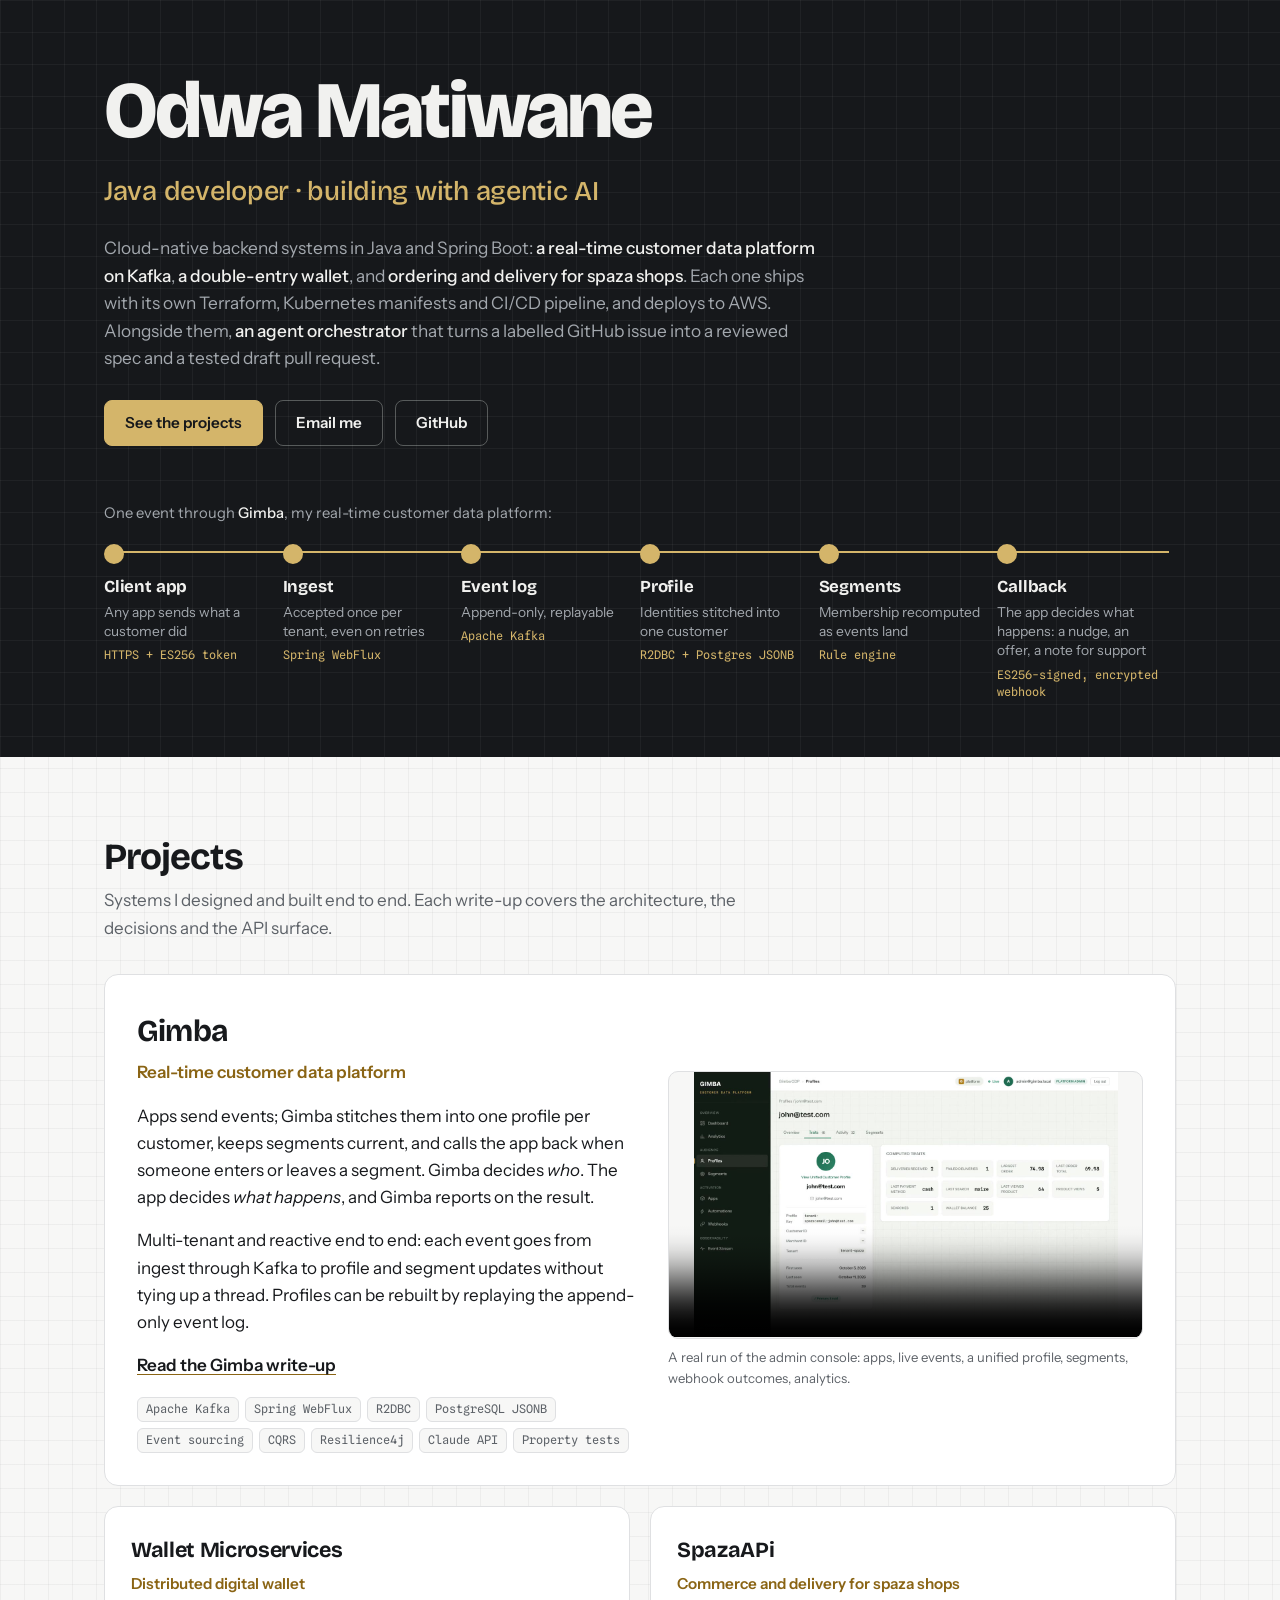
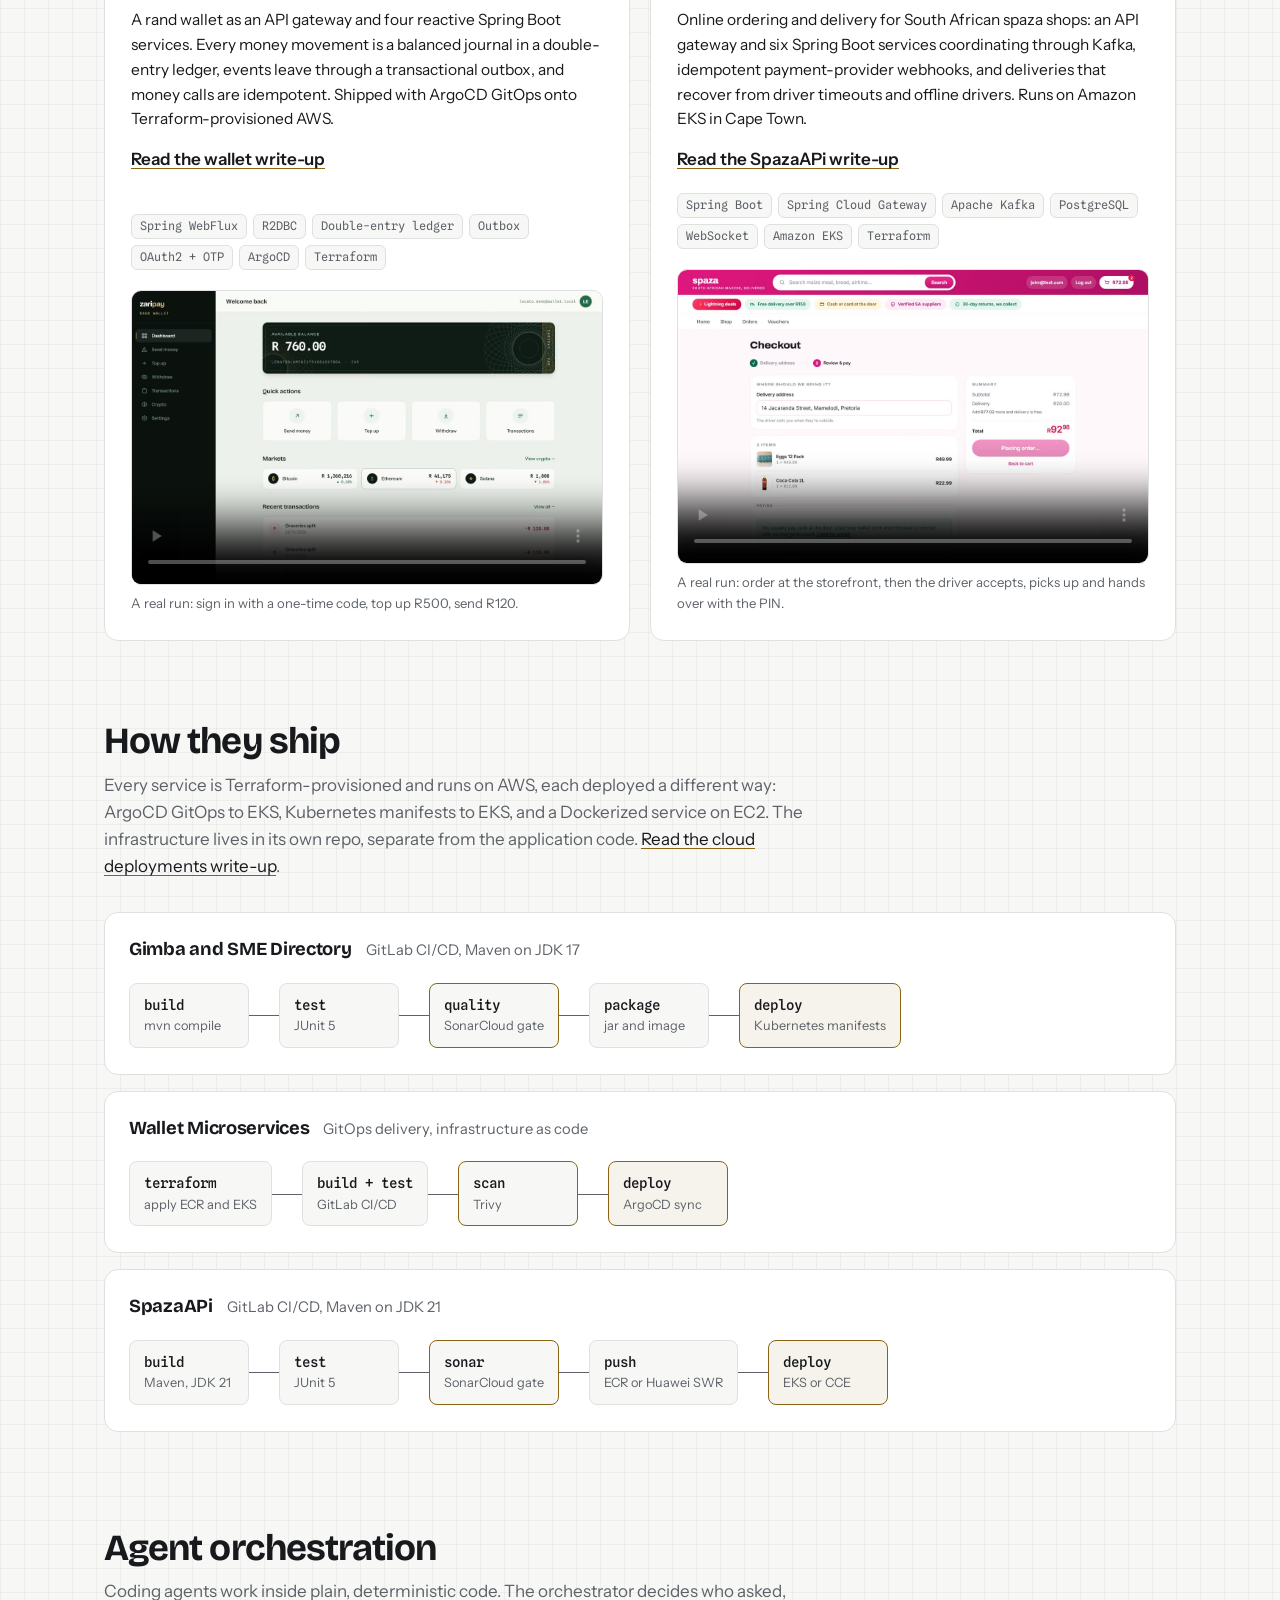
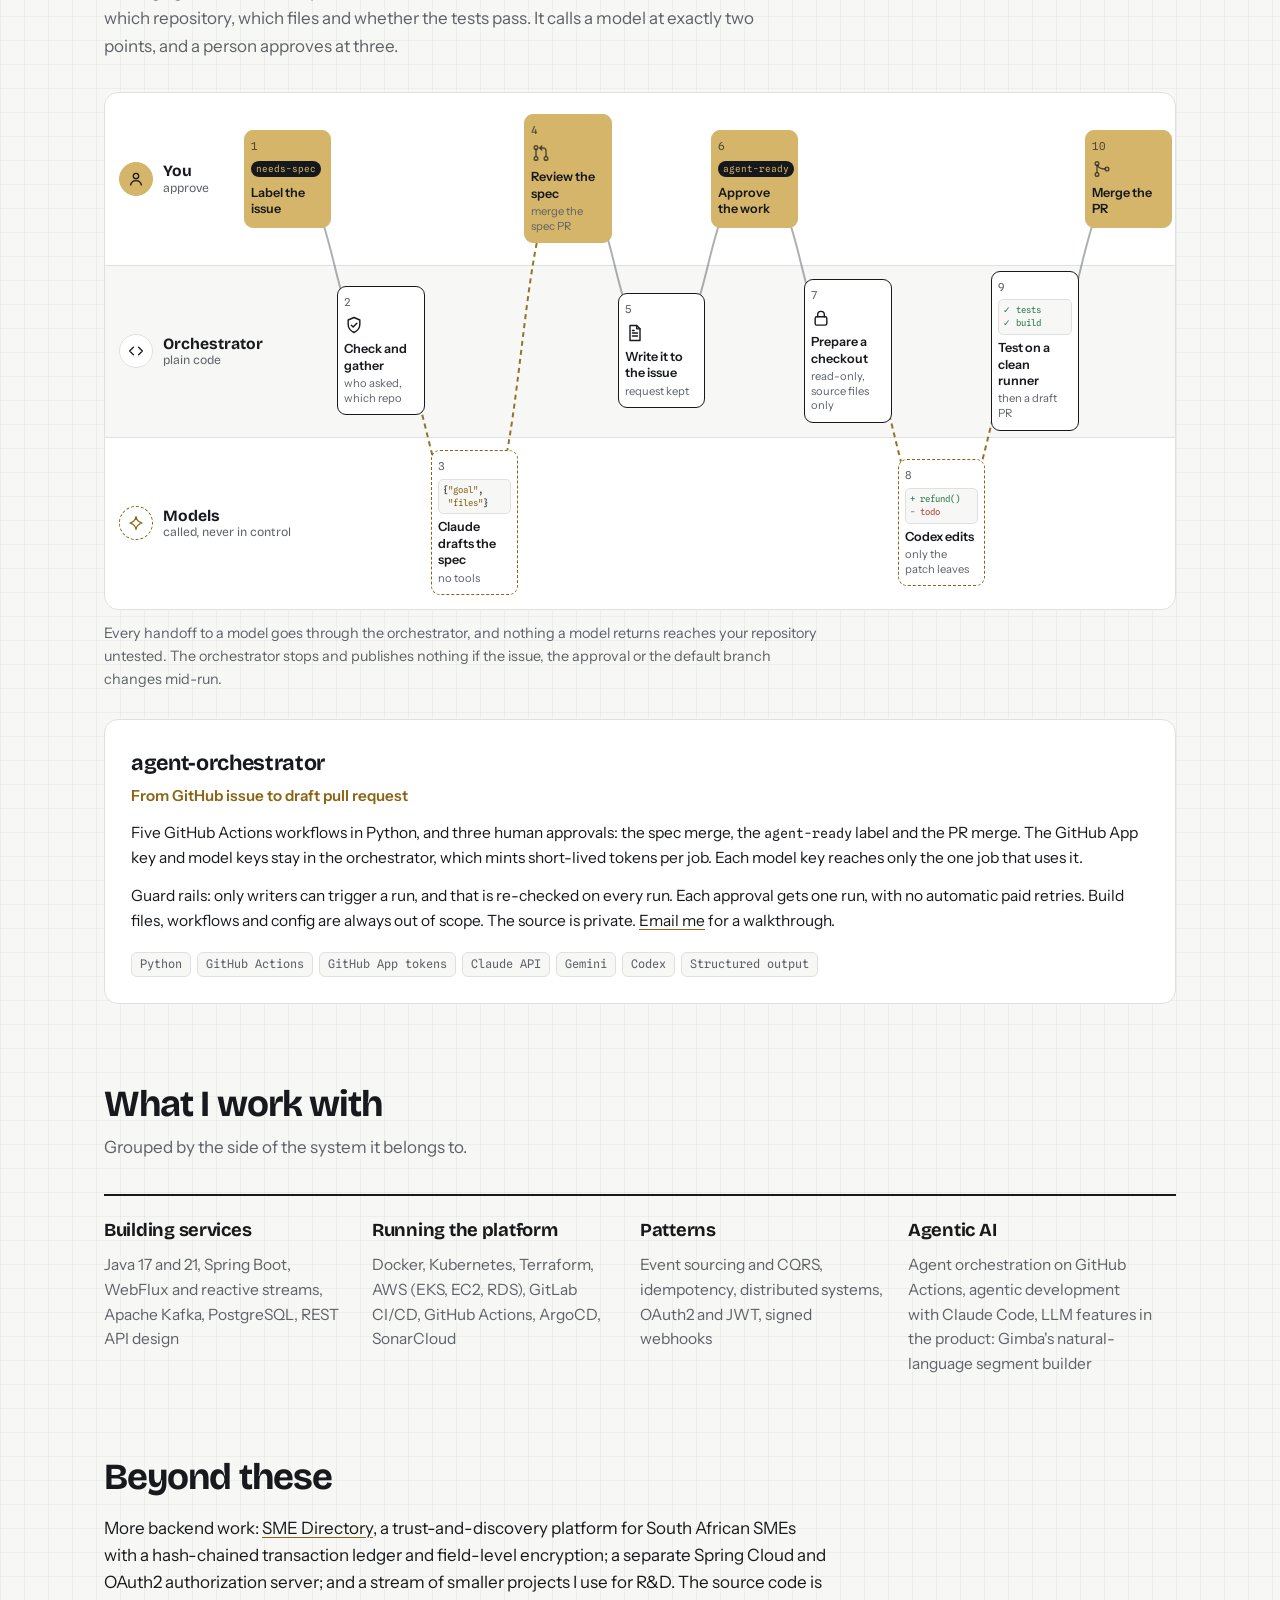
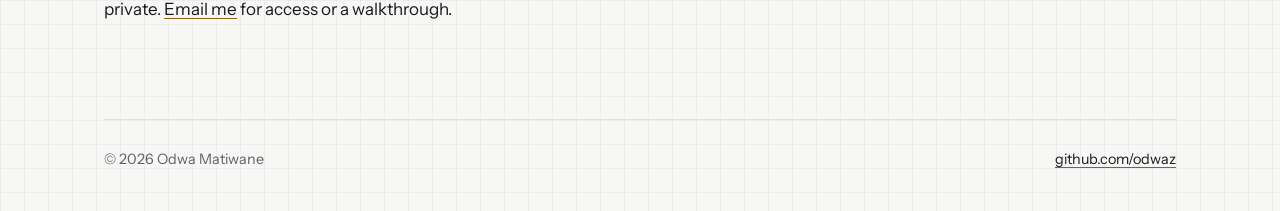
==== index.html @ a11baca2 "Write-ups: CDP messages are ES256 tokens with encrypted bodies (wallet, SpazaAPi); plainer Gimba lin" ====
<!DOCTYPE html>
<html lang="en">
<head>
<meta charset="utf-8">
<meta name="viewport" content="width=device-width, initial-scale=1">
<title>Odwa Matiwane — Java Developer, building with Agentic AI</title>
<meta name="description" content="Java developer building with agentic AI. Event-driven Java/Spring microservices, and the Terraform-provisioned AWS platform and CI/CD that ships them.">
<meta property="og:title" content="Odwa Matiwane — Java Developer, building with Agentic AI">
<meta property="og:description" content="Event-driven Java/Spring microservices, and the platform that ships them.">
<meta property="og:image" content="https://odwaz.github.io/media/gimba-run.jpg">
<meta name="theme-color" content="#16181b">
<link rel="icon" href="data:image/svg+xml,%3Csvg xmlns='http://www.w3.org/2000/svg' viewBox='0 0 64 64'%3E%3Crect width='64' height='64' rx='14' fill='%2316181b'/%3E%3Ctext x='32' y='42' font-family='Arial,sans-serif' font-size='26' font-weight='700' text-anchor='middle' fill='%23d4b56a'%3EOM%3C/text%3E%3C/svg%3E">
<link rel="preconnect" href="https://fonts.googleapis.com">
<link rel="preconnect" href="https://fonts.gstatic.com" crossorigin>
<link href="https://fonts.googleapis.com/css2?family=Bricolage+Grotesque:opsz,wght@12..96,500;12..96,700;12..96,800&family=Instrument+Sans:wght@400;500;600&family=Spline+Sans+Mono:wght@400;500&display=swap" rel="stylesheet">
<style>
  :root {
    --paper: #f7f7f6;
    --grid: rgba(24, 27, 31, 0.045);
    --surface: #ffffff;
    --ink: #17191c;
    --muted: #5d6268;
    --line: #dfe0e2;
    --viridian: #8a6414;
    --brass: #8a6414;
    --forest: #16181b;
    --forest-line: rgba(255, 255, 255, 0.045);
    --on-forest: #f1f1ef;
    --on-forest-muted: #a3a8ae;
    --brass-bright: #d4b56a;

    --display: 'Bricolage Grotesque', 'Segoe UI', sans-serif;
    --body: 'Instrument Sans', -apple-system, 'Segoe UI', Helvetica, Arial, sans-serif;
    --mono: 'Spline Sans Mono', ui-monospace, SFMono-Regular, Menlo, monospace;
  }
  @media (prefers-color-scheme: dark) {
    :root {
      --paper: #111315;
      --grid: rgba(255, 255, 255, 0.03);
      --surface: #181b1e;
      --ink: #ececea;
      --muted: #9ba0a6;
      --line: #2a2e33;
      --viridian: #d4b56a;
      --brass: #d4b56a;
      --forest: #0b0c0e;
    }
  }

  * { box-sizing: border-box; }
  html, body { margin: 0; padding: 0; }
  body {
    background-color: var(--paper);
    background-image:
      linear-gradient(var(--grid) 1px, transparent 1px),
      linear-gradient(90deg, var(--grid) 1px, transparent 1px);
    background-size: 24px 24px;
    color: var(--ink);
    font-family: var(--body);
    font-size: 17px;
    line-height: 1.6;
    -webkit-font-smoothing: antialiased;
  }
  a { color: var(--ink); text-decoration-color: var(--brass); text-underline-offset: 3px; text-decoration-thickness: 1px; }
  a:hover { color: var(--brass); }
  :focus-visible { outline: 2px solid var(--brass); outline-offset: 3px; border-radius: 4px; }
  code, .mono { font-family: var(--mono); font-size: 0.86em; }

  .wrap { max-width: 1120px; margin: 0 auto; padding: 0 24px; }
  @media (max-width: 600px) { .wrap { padding: 0 16px; } }

  /* ---------- Hero ---------- */
  .hero {
    background-color: var(--forest);
    background-image:
      linear-gradient(var(--forest-line) 1px, transparent 1px),
      linear-gradient(90deg, var(--forest-line) 1px, transparent 1px);
    background-size: 32px 32px;
    color: var(--on-forest);
    padding: 72px 0 56px;
  }
  .hero h1 {
    font-family: var(--display);
    font-weight: 800;
    font-size: clamp(2.6rem, 7vw, 5rem);
    line-height: 0.98;
    letter-spacing: -0.035em;
    margin: 0 0 20px;
  }
  .hero .role {
    font-family: var(--display);
    font-weight: 500;
    font-size: clamp(1.25rem, 2.6vw, 1.7rem);
    color: var(--brass-bright);
    margin: 0 0 20px;
    letter-spacing: -0.01em;
  }
  .hero .pitch { max-width: 60ch; color: var(--on-forest-muted); margin: 0 0 28px; font-size: 1.08rem; }
  .hero .pitch strong { color: var(--on-forest); font-weight: 500; }
  .actions { display: flex; gap: 12px; flex-wrap: wrap; }
  .btn {
    display: inline-block; padding: 10px 20px; border-radius: 8px;
    font-weight: 600; font-size: 0.95rem; text-decoration: none;
    border: 1px solid var(--brass-bright);
  }
  .btn.primary { background: var(--brass-bright); color: var(--forest); }
  .btn.primary:hover { background: #e3c784; color: var(--forest); }
  .btn.ghost { color: var(--on-forest); border-color: rgba(238, 243, 239, 0.3); }
  .btn.ghost:hover { border-color: var(--brass-bright); color: var(--brass-bright); }

  /* The event path: one Gimba event, hop by hop */
  .path { margin-top: 56px; }
  .path-caption { color: var(--on-forest-muted); font-size: 0.92rem; margin: 0 0 18px; }
  .path-caption strong { color: var(--on-forest); font-weight: 500; }
  .hops {
    list-style: none; margin: 0; padding: 0;
    display: grid; grid-template-columns: repeat(6, 1fr); gap: 0;
    position: relative;
  }
  .hops::before, .hops::after {
    content: ""; position: absolute; left: 7px; right: 7px; top: 7px; height: 2px;
    background: rgba(238, 243, 239, 0.18);
  }
  .hops::after {
    background: var(--brass-bright);
    transform-origin: left center;
    transform: scaleX(0);
    animation: trace 2.6s cubic-bezier(.6, 0, .3, 1) .5s forwards;
  }
  @keyframes trace { to { transform: scaleX(1); } }
  .hop { position: relative; padding: 30px 14px 0 0; }
  .hop::before {
    content: ""; position: absolute; top: 0; left: 0;
    width: 16px; height: 16px; border-radius: 50%;
    background: var(--forest); border: 2px solid rgba(238, 243, 239, 0.4);
    z-index: 1;
    animation: lit .3s ease-out forwards;
    animation-delay: calc(.5s + var(--i) * .5s);
  }
  @keyframes lit { to { border-color: var(--brass-bright); background: var(--brass-bright); } }
  .hop b { display: block; font-family: var(--display); font-weight: 700; font-size: 1.05rem; letter-spacing: -0.01em; margin-bottom: 2px; }
  .hop span { display: block; color: var(--on-forest-muted); font-size: 0.86rem; line-height: 1.4; }
  .hop code { display: block; color: var(--brass-bright); font-size: 0.74rem; margin-top: 6px; line-height: 1.45; }
  @media (max-width: 860px) {
    .hops { grid-template-columns: 1fr; }
    .hops::before, .hops::after { left: 7px; right: auto; top: 8px; bottom: 8px; width: 2px; height: auto; }
    .hops::after { transform-origin: center top; transform: scaleY(0); animation-name: traceY; }
    @keyframes traceY { to { transform: scaleY(1); } }
    .hop { padding: 0 0 22px 36px; }
  }
  @media (prefers-reduced-motion: reduce) {
    .hops::after, .hop::before { animation: none; }
    .hops::after { transform: none; }
    .hop::before { border-color: var(--brass-bright); background: var(--brass-bright); }
  }

  /* ---------- Sections ---------- */
  section.block { padding: 80px 0 0; }
  h2 {
    font-family: var(--display); font-weight: 700;
    font-size: clamp(1.7rem, 3.4vw, 2.3rem); letter-spacing: -0.025em; line-height: 1.1;
    margin: 0 0 10px;
  }
  .intro { color: var(--muted); max-width: 64ch; margin: 0 0 32px; }
  h3 { font-family: var(--display); font-weight: 700; letter-spacing: -0.015em; margin: 0; }


  /* Projects */
  .feature {
    background: var(--surface); border: 1px solid var(--line); border-radius: 14px;
    overflow: hidden;
    display: grid; grid-template-columns: minmax(0, 1fr) minmax(0, 0.9fr); align-items: center;
  }
  .feature > div { padding: 32px; max-width: 72ch; min-width: 0; }
  .feature .demo { margin: 0; padding: 32px 32px 32px 0; min-width: 0; }
  .feature .demo video {
    display: block; width: 100%; max-width: 100%; aspect-ratio: 16 / 9;
    border: 1px solid var(--line); border-radius: 10px; background: var(--paper);
  }
  .feature .demo figcaption { color: var(--muted); font-size: 0.82rem; margin-top: 8px; }
  .feature h3 { font-size: 1.9rem; margin-bottom: 4px; }
  .feature .what { color: var(--brass); font-weight: 600; margin: 0 0 16px; }
  .feature p { margin: 0 0 16px; }
  @media (max-width: 860px) {
    .feature { grid-template-columns: 1fr; }
    .feature > div { padding: 24px 20px; }
    .feature .demo { padding: 0 20px 24px; }
  }

  .stack { display: flex; flex-wrap: wrap; gap: 6px; margin: 18px 0 0; padding: 0; list-style: none; }
  .stack li {
    font-family: var(--mono); font-size: 0.74rem; color: var(--muted);
    border: 1px solid var(--line); border-radius: 6px; padding: 2px 8px; background: var(--paper);
  }
  .readmore { font-weight: 600; }
  .links { display: flex; flex-wrap: wrap; gap: 8px 24px; margin: 0; }

  .pair { display: grid; grid-template-columns: 1fr 1fr; gap: 20px; margin-top: 20px; }
  @media (max-width: 760px) { .pair { grid-template-columns: 1fr; } }
  .project {
    background: var(--surface); border: 1px solid var(--line); border-radius: 14px; padding: 26px;
    display: flex; flex-direction: column;
  }
  .project h3 { font-size: 1.35rem; margin-bottom: 4px; }
  .project .what { color: var(--brass); font-weight: 600; font-size: 0.95rem; margin: 0 0 12px; }
  .project p { margin: 0 0 14px; color: var(--ink); font-size: 0.97rem; }
  .project .stack { margin-top: auto; padding-top: 4px; }
  .project .readmore { margin-bottom: 16px; }
  /* Agent orchestration: one lane per party, steps left to right in order */
  .flow {
    --ok: #2f7d4f; --bad: #b4443a;
    display: grid; grid-template-columns: 136px repeat(10, minmax(0, 1fr));
    grid-template-rows: repeat(3, 172px);
    background: var(--surface); border: 1px solid var(--line); border-radius: 14px;
    overflow: hidden; margin: 0 0 12px;
  }
  @media (prefers-color-scheme: dark) { .flow { --ok: #6cc28c; --bad: #e07a70; } }
  .flow .lane { grid-column: 1 / -1; border-top: 1px solid var(--line); display: flex; align-items: center; gap: 10px; padding: 0 14px; }
  .flow .lane:first-child { border-top: 0; }
  .flow .lane svg { width: 34px; height: 34px; flex: none; padding: 7px; border-radius: 50%; border: 1.5px solid var(--line); background: var(--surface);
    fill: none; stroke: var(--ink); stroke-width: 1.7; stroke-linecap: round; stroke-linejoin: round; }
  .flow .lane.you svg { background: var(--brass-bright); border-color: var(--brass-bright); stroke: var(--forest); }
  .flow .lane.model svg { border-style: dashed; border-color: var(--brass); stroke: var(--brass); }
  .flow .lane b { font-family: var(--display); font-size: 0.98rem; line-height: 1.2; }
  .flow .lane small { display: block; color: var(--muted); font-size: 0.76rem; font-weight: 400; }
  .flow .lane.you { grid-row: 1; } .flow .lane.code { grid-row: 2; background: var(--paper); } .flow .lane.model { grid-row: 3; }
  .flow .wires { grid-column: 2 / -1; grid-row: 1 / -1; width: 100%; height: 100%; z-index: 1; }
  .flow .wires path { fill: none; stroke: var(--muted); stroke-opacity: .5; stroke-width: 2; vector-effect: non-scaling-stroke; }
  .flow .wires path.ai { stroke: var(--brass); stroke-opacity: .9; stroke-dasharray: 5 4; }
  .flow ol { display: contents; list-style: none; }
  .step {
    grid-row: var(--lane); grid-column: calc(var(--n) + 1); align-self: center; z-index: 2;
    margin: 0 3px; padding: 7px 6px 9px; border-radius: 9px;
    background: var(--surface); border: 1.5px solid var(--ink);
    font-size: 0.79rem; line-height: 1.3;
  }
  .step b { display: block; font-weight: 600; }
  .step > span:not(.n):not(.who):not(.art) { display: block; color: var(--muted); font-size: 0.7rem; margin-top: 2px; }
  .step .n { font-family: var(--mono); font-size: 0.68rem; color: var(--muted); }
  .step .who { position: absolute; width: 1px; height: 1px; overflow: hidden; clip: rect(0 0 0 0); }
  .step.you { background: var(--brass-bright); border-color: var(--brass-bright); color: var(--forest); }
  .step.you > span, .step.you .n { color: rgba(22, 24, 27, 0.7); }
  .step.model { border-style: dashed; border-color: var(--brass); }
  /* What each step produces, drawn small */
  .art { display: flex; align-items: center; gap: 4px; flex-wrap: wrap; min-height: 22px; margin: 4px 0 5px; }
  .art svg { width: 20px; height: 20px; fill: none; stroke: currentColor; stroke-width: 1.7; stroke-linecap: round; stroke-linejoin: round; }
  .art .pill { font-family: var(--mono); font-size: 0.58rem; line-height: 1; padding: 3px 5px; border-radius: 99px; background: var(--forest); color: var(--brass-bright); white-space: nowrap; }
  .art .snip, .art .diff, .art .checks { display: block; width: 100%; font-family: var(--mono); font-size: 0.56rem; line-height: 1.45; padding: 4px 4px; border-radius: 5px; background: var(--paper); border: 1px solid var(--line); white-space: nowrap; overflow: hidden; }
  .art .snip i { font-style: normal; color: var(--brass); }
  .art .diff .add { color: var(--ok); display: block; } .art .diff .del { color: var(--bad); display: block; }
  .art .checks span { color: var(--ok); display: block; }
  .flow-note { color: var(--muted); font-size: 0.9rem; max-width: 72ch; margin: 0 0 28px; }
  @media (max-width: 900px) {
    .flow { display: block; padding: 8px 16px; }
    .flow .lane, .flow .wires { display: none; }
    .flow ol { display: block; margin: 0; padding: 0; border-left: 2px solid var(--line); }
    .step { margin: 10px 0 10px 14px; position: relative; }
    .step::before { content: ""; position: absolute; left: -22px; top: 14px; width: 12px; height: 2px; background: var(--line); }
    .step .who { position: static; width: auto; height: auto; clip: auto; display: inline; font-family: var(--mono); font-size: 0.68rem; color: inherit; opacity: .75; margin-left: 6px; }
    .art .snip, .art .diff, .art .checks { width: auto; display: inline-block; }
  }

  .clip { margin: 20px 0 0; }
  .clip video {
    display: block; width: 100%; aspect-ratio: 16 / 10; object-fit: cover;
    border: 1px solid var(--line); border-radius: 10px; background: var(--paper);
  }
  .clip figcaption { color: var(--muted); font-size: 0.82rem; margin-top: 8px; }

  /* Skills: build side / run side */
  .sides { display: grid; grid-template-columns: repeat(4, 1fr); gap: 0; border-top: 2px solid var(--ink); }
  .side { padding: 20px 24px 0 0; }
  .side h3 { font-size: 1.15rem; margin-bottom: 8px; }
  .side p { margin: 0; color: var(--muted); font-size: 0.97rem; }
  @media (max-width: 760px) { .sides { grid-template-columns: 1fr; } .side { padding-right: 0; } }

  /* Pipelines */
  .pipeline-card {
    background: var(--surface); border: 1px solid var(--line); border-radius: 14px;
    padding: 22px 24px; margin-bottom: 16px;
  }
  .pipeline-card header { display: flex; flex-wrap: wrap; align-items: baseline; gap: 4px 14px; margin-bottom: 18px; }
  .pipeline-card h3 { font-size: 1.15rem; }
  .pipeline-card header span { color: var(--muted); font-size: 0.92rem; }
  .stages-scroll { overflow-x: auto; padding-bottom: 4px; }
  .stages { display: flex; list-style: none; margin: 0; padding: 0; min-width: min-content; }
  .stage {
    flex: 0 0 auto; min-width: 120px; padding: 10px 14px; margin-right: 30px;
    border: 1px solid var(--line); border-radius: 8px; background: var(--paper); position: relative;
  }
  .stage:last-child { margin-right: 0; }
  .stage:not(:last-child)::after {
    content: ""; position: absolute; right: -31px; top: 50%; width: 30px; height: 1px; background: var(--muted);
  }
  .stage b { display: block; font-family: var(--mono); font-weight: 500; font-size: 0.88rem; }
  .stage span { display: block; color: var(--muted); font-size: 0.8rem; }
  .stage.gate { border-color: var(--brass); }
  .stage.ship { border-color: var(--viridian); background: color-mix(in srgb, var(--viridian) 8%, var(--surface)); }

  .also { max-width: 66ch; }

  footer {
    margin-top: 96px; padding: 28px 0 40px; border-top: 1px solid var(--line);
    color: var(--muted); font-size: 0.9rem;
    display: flex; justify-content: space-between; flex-wrap: wrap; gap: 12px;
  }
</style>
</head>
<body>

<div class="hero">
  <div class="wrap">
    <h1>Odwa Matiwane</h1>
    <p class="role">Java developer &middot; building with agentic AI</p>
    <p class="pitch">
      Cloud-native backend systems in Java and Spring Boot: <strong>a real-time customer data platform on Kafka</strong>,
      <strong>a double-entry wallet</strong>, and <strong>ordering and delivery for spaza shops</strong>.
      Each one ships with its own Terraform, Kubernetes manifests and CI/CD pipeline, and deploys to AWS.
      Alongside them, <strong>an agent orchestrator</strong> that turns a labelled GitHub issue into a reviewed spec and a tested draft pull request.
    </p>
    <div class="actions">
      <a class="btn primary" href="#projects">See the projects</a>
      <a class="btn ghost" href="mailto:odwadevwork@gmail.com">Email me</a>
      <a class="btn ghost" href="https://github.com/odwaz">GitHub</a>
    </div>

    <div class="path" aria-label="The path of one event through Gimba">
      <p class="path-caption">One event through <strong>Gimba</strong>, my real-time customer data platform:</p>
      <ol class="hops">
        <li class="hop" style="--i:0"><b>Client app</b><span>Any app sends what a customer did</span><code>HTTPS + ES256 token</code></li>
        <li class="hop" style="--i:1"><b>Ingest</b><span>Accepted once per tenant, even on retries</span><code>Spring WebFlux</code></li>
        <li class="hop" style="--i:2"><b>Event log</b><span>Append-only, replayable</span><code>Apache Kafka</code></li>
        <li class="hop" style="--i:3"><b>Profile</b><span>Identities stitched into one customer</span><code>R2DBC + Postgres JSONB</code></li>
        <li class="hop" style="--i:4"><b>Segments</b><span>Membership recomputed as events land</span><code>Rule engine</code></li>
        <li class="hop" style="--i:5"><b>Callback</b><span>The app decides what happens: a nudge, an offer, a note for support</span><code>ES256-signed, encrypted webhook</code></li>
      </ol>
    </div>
  </div>
</div>

<main class="wrap">

<section class="block" id="projects">
  <h2>Projects</h2>
  <p class="intro">Systems I designed and built end to end. Each write-up covers the architecture, the decisions and the API surface.</p>

  <article class="feature">
    <div>
      <h3>Gimba</h3>
      <p class="what">Real-time customer data platform</p>
      <p>Apps send events; Gimba stitches them into one profile per customer, keeps segments current, and calls the app back when someone enters or leaves a segment. Gimba decides <em>who</em>. The app decides <em>what happens</em>, and Gimba reports on the result.</p>
      <p>Multi-tenant and reactive end to end: each event goes from ingest through Kafka to profile and segment updates without tying up a thread. Profiles can be rebuilt by replaying the append-only event log.</p>
      <p class="links"><a class="readmore" href="https://odwaz.github.io/real-time-cdp/">Read the Gimba write-up</a></p>
      <ul class="stack">
        <li>Apache Kafka</li><li>Spring WebFlux</li><li>R2DBC</li><li>PostgreSQL JSONB</li><li>Event sourcing</li><li>CQRS</li><li>Resilience4j</li><li>Claude API</li><li>Property tests</li>
      </ul>
    </div>
    <figure class="demo">
      <video class="loop" muted loop playsinline preload="metadata" poster="media/gimba-run.jpg"
             aria-label="Gimba's admin console from a real run: registered apps, the live event stream, a unified profile and its traits, segments, the AI segment builder, automations, webhook outcomes and analytics">
        <source src="media/gimba-run.mp4" type="video/mp4">
      </video>
      <figcaption>A real run of the admin console: apps, live events, a unified profile, segments, webhook outcomes, analytics.</figcaption>
    </figure>
  </article>

  <div class="pair">
    <article class="project">
      <h3>Wallet Microservices</h3>
      <p class="what">Distributed digital wallet</p>
      <p>A rand wallet as an API gateway and four reactive Spring Boot services. Every money movement is a balanced journal in a double-entry ledger, events leave through a transactional outbox, and money calls are idempotent. Shipped with ArgoCD GitOps onto Terraform-provisioned AWS.</p>
      <a class="readmore" href="https://odwaz.github.io/wallet-microservices/">Read the wallet write-up</a>
      <ul class="stack">
        <li>Spring WebFlux</li><li>R2DBC</li><li>Double-entry ledger</li><li>Outbox</li><li>OAuth2 + OTP</li><li>ArgoCD</li><li>Terraform</li>
      </ul>
      <figure class="clip">
        <video class="loop" muted loop playsinline preload="metadata" poster="media/wallet-run.jpg"
               aria-label="Recording of zaripay, the wallet's web app: sign in with a one-time code, top up R500, send R120, and the balance and history update">
          <source src="media/wallet-run.mp4" type="video/mp4">
        </video>
        <figcaption>A real run: sign in with a one-time code, top up R500, send R120.</figcaption>
      </figure>
    </article>
    <article class="project">
      <h3>SpazaAPi</h3>
      <p class="what">Commerce and delivery for spaza shops</p>
      <p>Online ordering and delivery for South African spaza shops: an API gateway and six Spring Boot services coordinating through Kafka, idempotent payment-provider webhooks, and deliveries that recover from driver timeouts and offline drivers. Runs on Amazon EKS in Cape Town.</p>
      <a class="readmore" href="https://odwaz.github.io/spaza-api/">Read the SpazaAPi write-up</a>
      <ul class="stack">
        <li>Spring Boot</li><li>Spring Cloud Gateway</li><li>Apache Kafka</li><li>PostgreSQL</li><li>WebSocket</li><li>Amazon EKS</li><li>Terraform</li>
      </ul>
      <figure class="clip">
        <video class="loop" muted loop playsinline preload="metadata" poster="media/spaza-run.jpg"
               aria-label="SpazaAPi's storefront and driver app from a real run: add to cart, cash checkout, order placed, the driver accepts, picks up and hands over with the customer's PIN">
          <source src="media/spaza-run.mp4" type="video/mp4">
        </video>
        <figcaption>A real run: order at the storefront, then the driver accepts, picks up and hands over with the PIN.</figcaption>
      </figure>
    </article>
  </div>
</section>

<section class="block" id="platform">
  <h2>How they ship</h2>
  <p class="intro">Every service is Terraform-provisioned and runs on AWS, each deployed a different way: ArgoCD GitOps to EKS, Kubernetes manifests to EKS, and a Dockerized service on EC2. The infrastructure lives in its own repo, separate from the application code. <a href="https://odwaz.github.io/platform/">Read the cloud deployments write-up</a>.</p>

  <div class="pipeline-card">
    <header><h3>Gimba and SME Directory</h3><span>GitLab CI/CD, Maven on JDK 17</span></header>
    <div class="stages-scroll">
      <ol class="stages">
        <li class="stage"><b>build</b><span>mvn compile</span></li>
        <li class="stage"><b>test</b><span>JUnit 5</span></li>
        <li class="stage gate"><b>quality</b><span>SonarCloud gate</span></li>
        <li class="stage"><b>package</b><span>jar and image</span></li>
        <li class="stage ship"><b>deploy</b><span>Kubernetes manifests</span></li>
      </ol>
    </div>
  </div>

  <div class="pipeline-card">
    <header><h3>Wallet Microservices</h3><span>GitOps delivery, infrastructure as code</span></header>
    <div class="stages-scroll">
      <ol class="stages">
        <li class="stage"><b>terraform</b><span>apply ECR and EKS</span></li>
        <li class="stage"><b>build + test</b><span>GitLab CI/CD</span></li>
        <li class="stage gate"><b>scan</b><span>Trivy</span></li>
        <li class="stage ship"><b>deploy</b><span>ArgoCD sync</span></li>
      </ol>
    </div>
  </div>

  <div class="pipeline-card">
    <header><h3>SpazaAPi</h3><span>GitLab CI/CD, Maven on JDK 21</span></header>
    <div class="stages-scroll">
      <ol class="stages">
        <li class="stage"><b>build</b><span>Maven, JDK 21</span></li>
        <li class="stage"><b>test</b><span>JUnit 5</span></li>
        <li class="stage gate"><b>sonar</b><span>SonarCloud gate</span></li>
        <li class="stage"><b>push</b><span>ECR or Huawei SWR</span></li>
        <li class="stage ship"><b>deploy</b><span>EKS or CCE</span></li>
      </ol>
    </div>
  </div>
</section>

<section class="block" id="agents">
  <h2>Agent orchestration</h2>
  <p class="intro">Coding agents work inside plain, deterministic code. The orchestrator decides who asked, which repository, which files and whether the tests pass. It calls a model at exactly two points, and a person approves at three.</p>
  <div class="flow" role="figure" aria-label="The path of one GitHub issue to a merged pull request, across you, the orchestrator and the models">
    <div class="lane you" aria-hidden="true"><svg viewBox="0 0 24 24"><circle cx="12" cy="8" r="3.6"/><path d="M4.8 20c.9-3.8 3.8-5.8 7.2-5.8s6.3 2 7.2 5.8"/></svg><b>You<small>approve</small></b></div>
    <div class="lane code" aria-hidden="true"><svg viewBox="0 0 24 24"><path d="M8.5 7L3.5 12l5 5M15.5 7l5 5-5 5"/></svg><b>Orchestrator<small>plain code</small></b></div>
    <div class="lane model" aria-hidden="true"><svg viewBox="0 0 24 24"><path d="M12 3.5c.6 4.4 2.9 7 8 8.5-5.1 1.5-7.4 4.1-8 8.5-.6-4.4-2.9-7-8-8.5 5.1-1.5 7.4-4.1 8-8.5z"/></svg><b>Models<small>called, never in control</small></b></div>
    <svg class="wires" viewBox="0 0 1000 300" preserveAspectRatio="none" aria-hidden="true"><path d="M50 50 C105 50 95 150 150 150"/><path class="ai" d="M150 150 C205 150 195 250 250 250"/><path class="ai" d="M250 250 C305 250 295 50 350 50"/><path d="M350 50 C405 50 395 150 450 150"/><path d="M450 150 C505 150 495 50 550 50"/><path d="M550 50 C605 50 595 150 650 150"/><path class="ai" d="M650 150 C705 150 695 250 750 250"/><path class="ai" d="M750 250 C805 250 795 150 850 150"/><path d="M850 150 C905 150 895 50 950 50"/></svg>
    <ol role="list">
      <li class="step you" style="--n:1;--lane:1"><span class="n">1</span><span class="who">You</span><span class="art" aria-hidden="true"><span class="pill">needs-spec</span></span><b>Label the issue</b></li>
      <li class="step code" style="--n:2;--lane:2"><span class="n">2</span><span class="who">Orchestrator</span><span class="art" aria-hidden="true"><svg viewBox="0 0 24 24"><path d="M12 3l7 3v5c0 4.5-3 8-7 10-4-2-7-5.5-7-10V6z"/><path d="M8.8 12.2l2.2 2.2 4.4-4.6"/></svg></span><b>Check and gather</b><span>who asked, which repo</span></li>
      <li class="step model" style="--n:3;--lane:3"><span class="n">3</span><span class="who">Model</span><span class="art" aria-hidden="true"><span class="snip">{<i>"goal"</i>,<br>&nbsp;<i>"files"</i>}</span></span><b>Claude drafts the spec</b><span>no tools</span></li>
      <li class="step you" style="--n:4;--lane:1"><span class="n">4</span><span class="who">You</span><span class="art" aria-hidden="true"><svg viewBox="0 0 24 24"><circle cx="6" cy="5.5" r="2.2"/><circle cx="6" cy="18.5" r="2.2"/><circle cx="18" cy="18.5" r="2.2"/><path d="M6 7.7v8.6M18 16.3V9a3 3 0 0 0-3-3h-4"/><path d="M13 3.6L10.6 6 13 8.4"/></svg></span><b>Review the spec</b><span>merge the spec PR</span></li>
      <li class="step code" style="--n:5;--lane:2"><span class="n">5</span><span class="who">Orchestrator</span><span class="art" aria-hidden="true"><svg viewBox="0 0 24 24"><path d="M6 3h8l4 4v14H6z"/><path d="M14 3v4h4M9 12h6M9 15.5h6M9 9h2"/></svg></span><b>Write it to the issue</b><span>request kept</span></li>
      <li class="step you" style="--n:6;--lane:1"><span class="n">6</span><span class="who">You</span><span class="art" aria-hidden="true"><span class="pill">agent-ready</span></span><b>Approve the work</b></li>
      <li class="step code" style="--n:7;--lane:2"><span class="n">7</span><span class="who">Orchestrator</span><span class="art" aria-hidden="true"><svg viewBox="0 0 24 24"><rect x="5" y="10.5" width="14" height="10" rx="2"/><path d="M8 10.5V8a4 4 0 0 1 8 0v2.5"/></svg></span><b>Prepare a checkout</b><span>read-only, source files only</span></li>
      <li class="step model" style="--n:8;--lane:3"><span class="n">8</span><span class="who">Model</span><span class="art" aria-hidden="true"><span class="diff"><span class="add">+ refund()</span><span class="del">- todo</span></span></span><b>Codex edits</b><span>only the patch leaves</span></li>
      <li class="step code" style="--n:9;--lane:2"><span class="n">9</span><span class="who">Orchestrator</span><span class="art" aria-hidden="true"><span class="checks"><span>✓ tests</span><span>✓ build</span></span></span><b>Test on a clean runner</b><span>then a draft PR</span></li>
      <li class="step you" style="--n:10;--lane:1"><span class="n">10</span><span class="who">You</span><span class="art" aria-hidden="true"><svg viewBox="0 0 24 24"><circle cx="6" cy="5.5" r="2.2"/><circle cx="6" cy="18.5" r="2.2"/><circle cx="18" cy="12" r="2.2"/><path d="M6 7.7v8.6M6.6 7.6c1 3 4.4 4.4 9.2 4.4"/></svg></span><b>Merge the PR</b></li>
    </ol>
  </div>
  <p class="flow-note">Every handoff to a model goes through the orchestrator, and nothing a model returns reaches your repository untested. The orchestrator stops and publishes nothing if the issue, the approval or the default branch changes mid-run.</p>
  <article class="project">
    <h3>agent-orchestrator</h3>
    <p class="what">From GitHub issue to draft pull request</p>
    <p>Five GitHub Actions workflows in Python, and three human approvals: the spec merge, the <code>agent-ready</code> label and the PR merge. The GitHub App key and model keys stay in the orchestrator, which mints short-lived tokens per job. Each model key reaches only the one job that uses it.</p>
    <p>Guard rails: only writers can trigger a run, and that is re-checked on every run. Each approval gets one run, with no automatic paid retries. Build files, workflows and config are always out of scope. The source is private. <a href="mailto:odwadevwork@gmail.com">Email me</a> for a walkthrough.</p>
    <ul class="stack">
      <li>Python</li><li>GitHub Actions</li><li>GitHub App tokens</li><li>Claude API</li><li>Gemini</li><li>Codex</li><li>Structured output</li>
    </ul>
  </article>
</section>

<section class="block" id="skills">
  <h2>What I work with</h2>
  <p class="intro">Grouped by the side of the system it belongs to.</p>
  <div class="sides">
    <div class="side">
      <h3>Building services</h3>
      <p>Java 17 and 21, Spring Boot, WebFlux and reactive streams, Apache Kafka, PostgreSQL, REST API design</p>
    </div>
    <div class="side">
      <h3>Running the platform</h3>
      <p>Docker, Kubernetes, Terraform, AWS (EKS, EC2, RDS), GitLab CI/CD, GitHub Actions, ArgoCD, SonarCloud</p>
    </div>
    <div class="side">
      <h3>Patterns</h3>
      <p>Event sourcing and CQRS, idempotency, distributed systems, OAuth2 and JWT, signed webhooks</p>
    </div>
    <div class="side">
      <h3>Agentic AI</h3>
      <p>Agent orchestration on GitHub Actions, agentic development with Claude Code, LLM features in the product: Gimba's natural-language segment builder</p>
    </div>
  </div>
</section>

<section class="block">
  <h2>Beyond these</h2>
  <p class="also">
    More backend work: <a href="https://odwaz.github.io/sme_directory/">SME Directory</a>, a trust-and-discovery platform for
    South African SMEs with a hash-chained transaction ledger and field-level encryption; a separate Spring Cloud and OAuth2
    authorization server; and a stream of smaller projects I use for R&amp;D.
    The source code is private. <a href="mailto:odwadevwork@gmail.com">Email me</a> for access or a walkthrough.
  </p>
</section>

<footer>
  <span>&copy; <span id="y">2026</span> Odwa Matiwane</span>
  <span><a href="https://github.com/odwaz">github.com/odwaz</a></span>
</footer>

</main>

<script>
  document.getElementById('y').textContent = new Date().getFullYear();
  // Project clips loop silently while on screen; with reduced motion they show controls instead.
  (function () {
    var loops = document.querySelectorAll('video.loop');
    var still = window.matchMedia('(prefers-reduced-motion: reduce)').matches;
    if (still || !('IntersectionObserver' in window)) {
      loops.forEach(function (v) { v.controls = true; });
      return;
    }
    var io = new IntersectionObserver(function (entries) {
      entries.forEach(function (e) {
        if (e.isIntersecting) e.target.play().catch(function () { e.target.controls = true; });
        else e.target.pause();
      });
    }, { threshold: 0.4 });
    loops.forEach(function (v) { io.observe(v); });
  })();
</script>
</body>
</html>
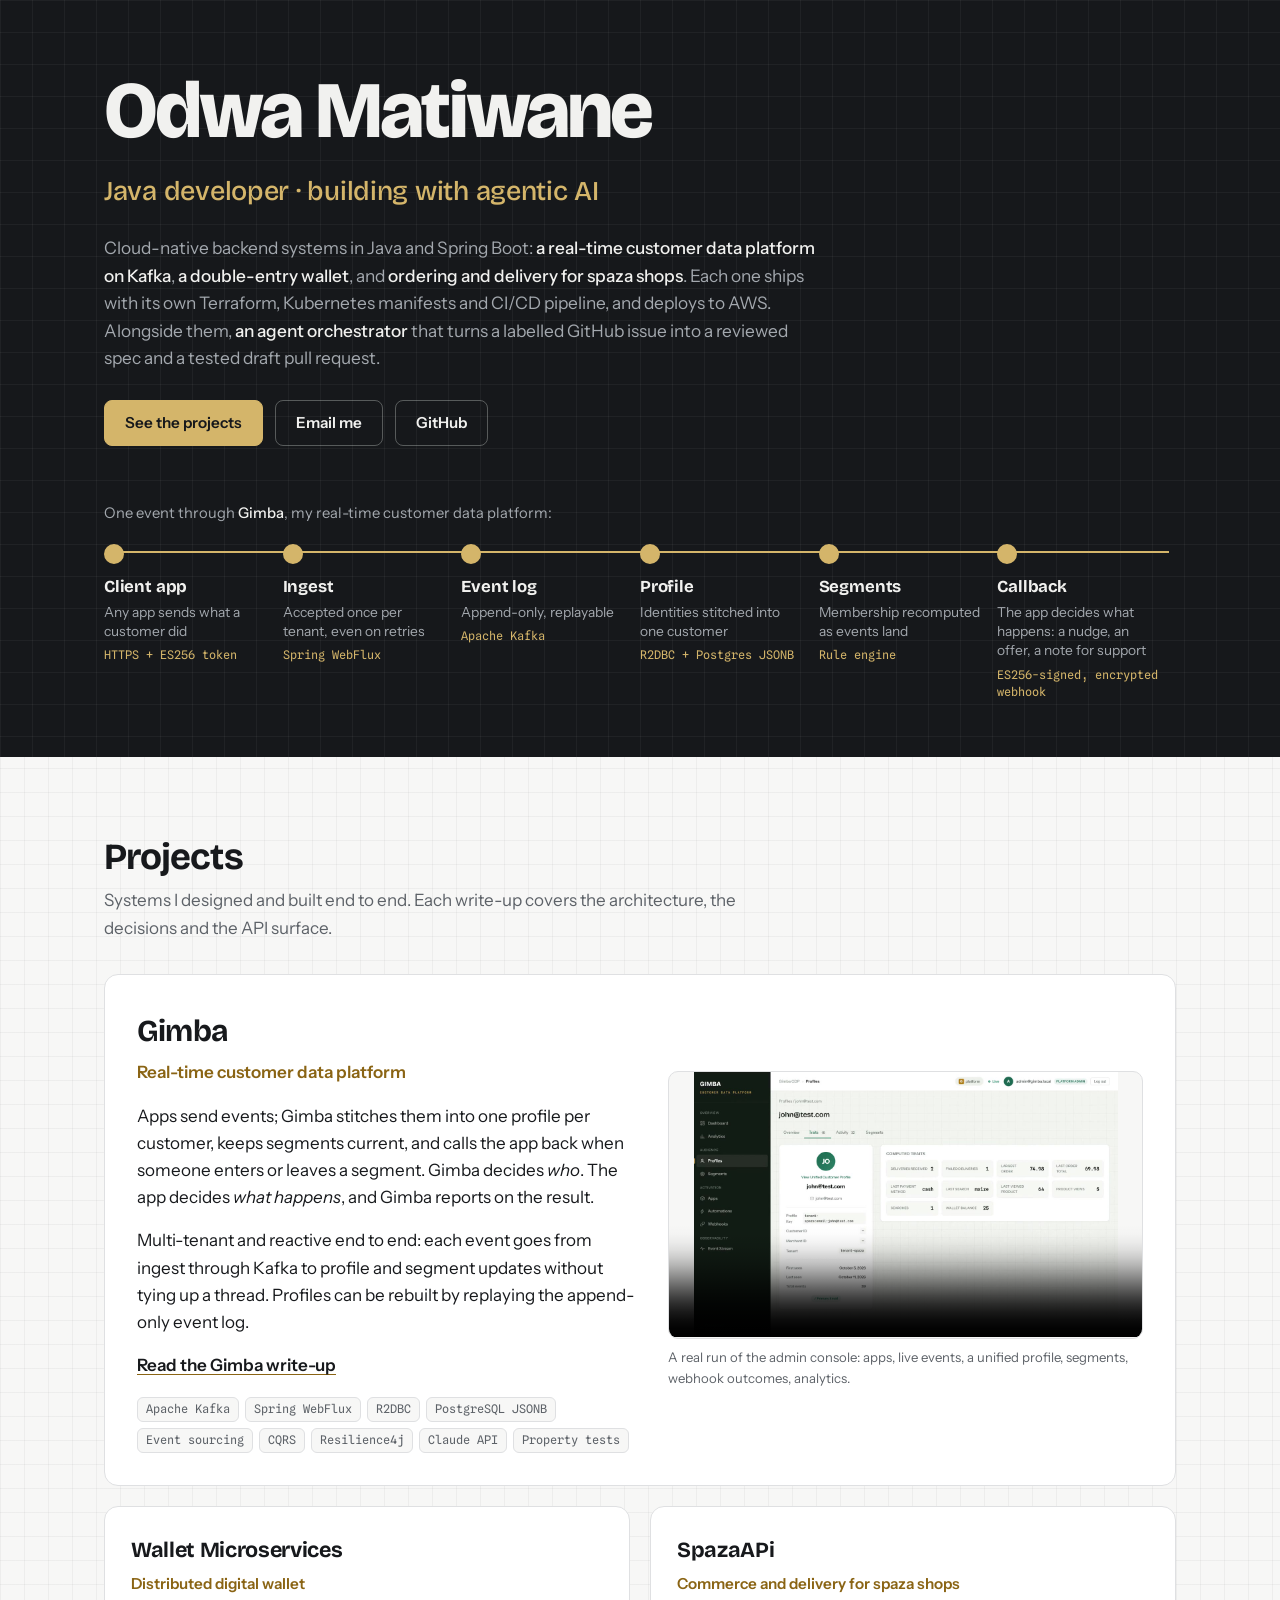
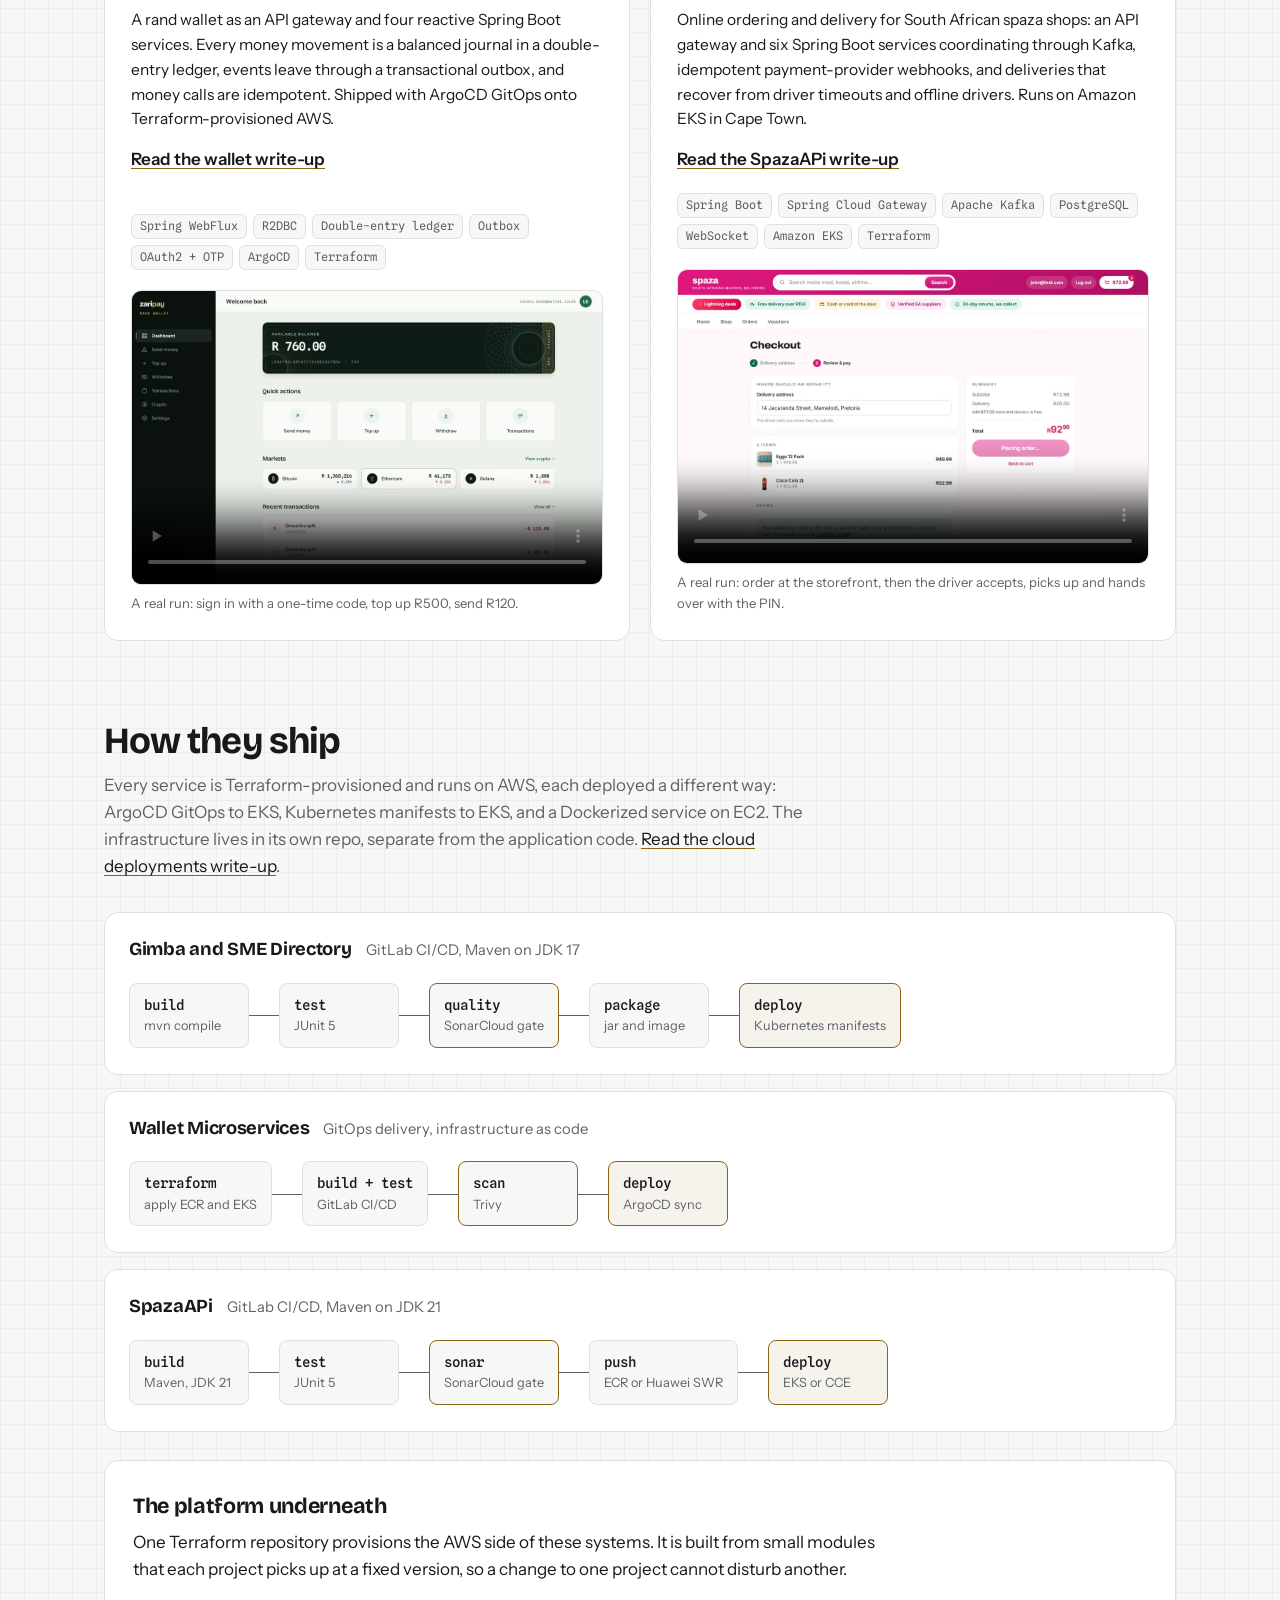
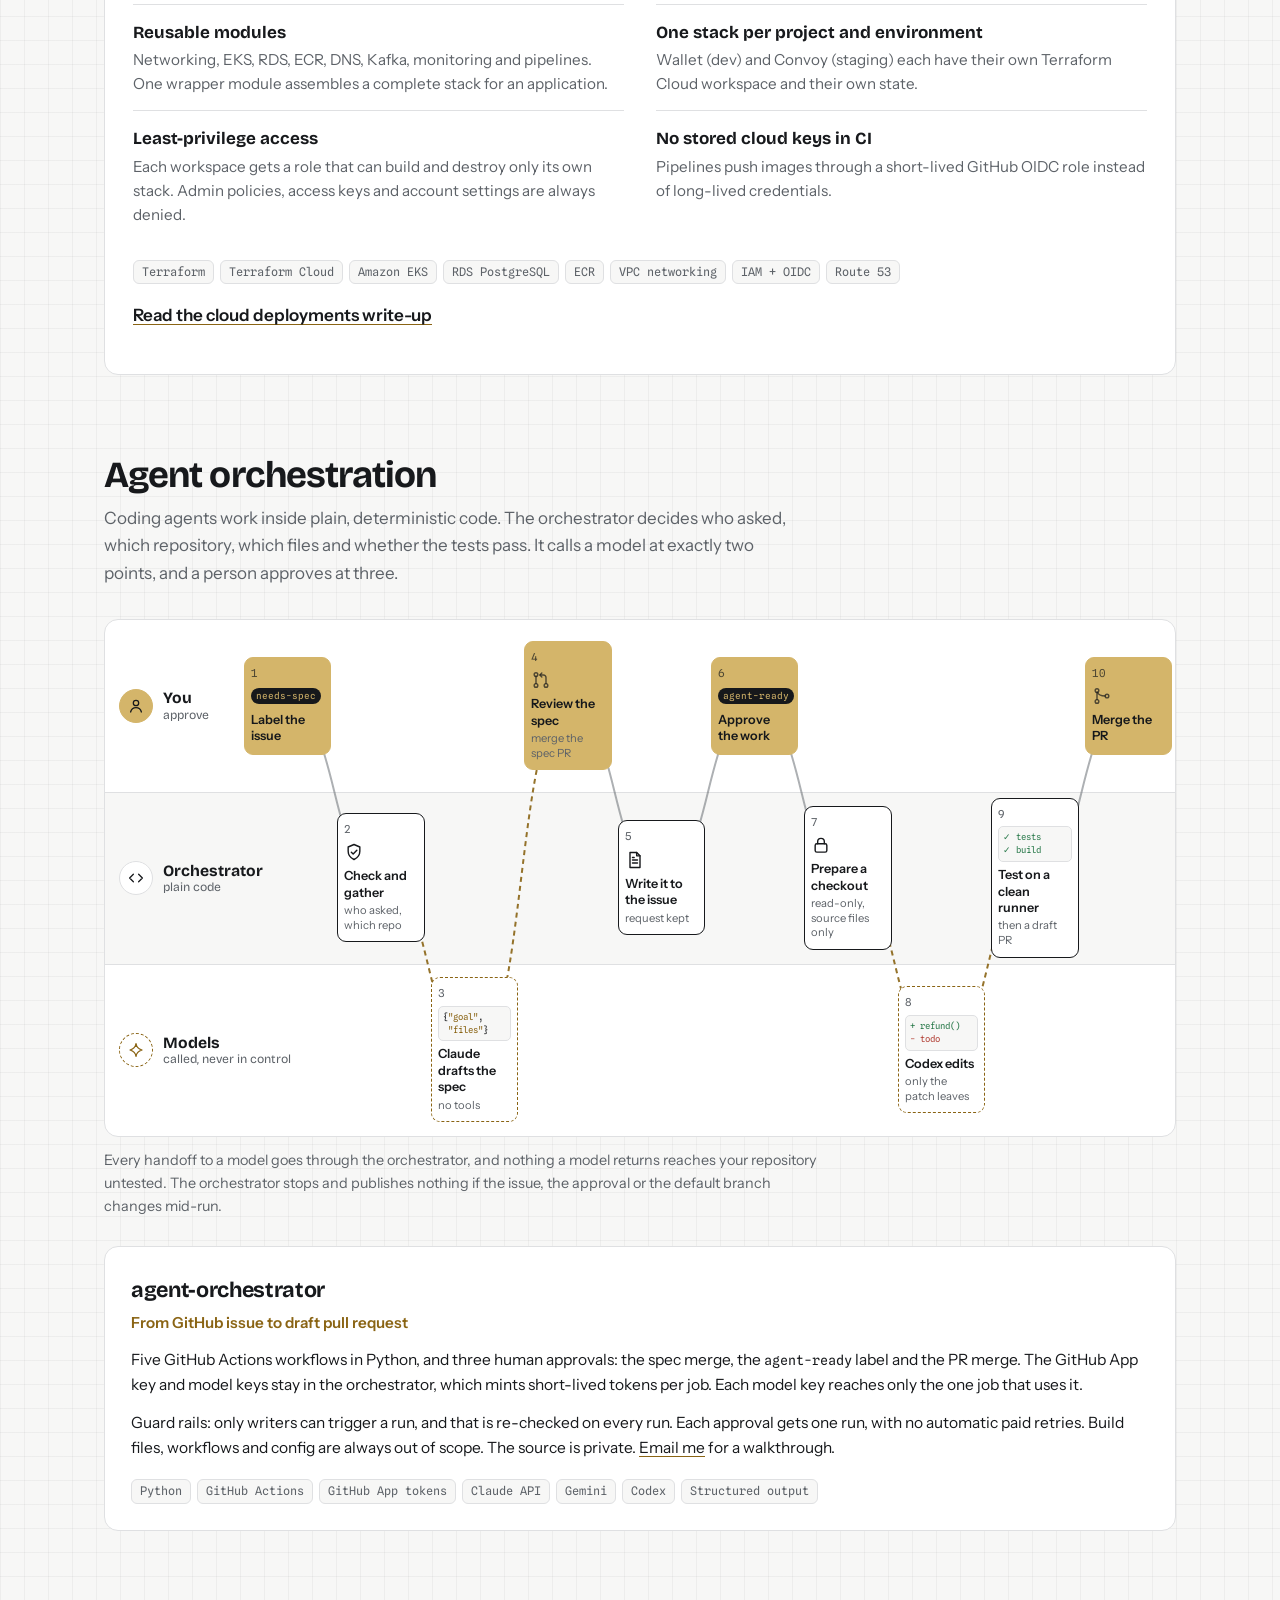
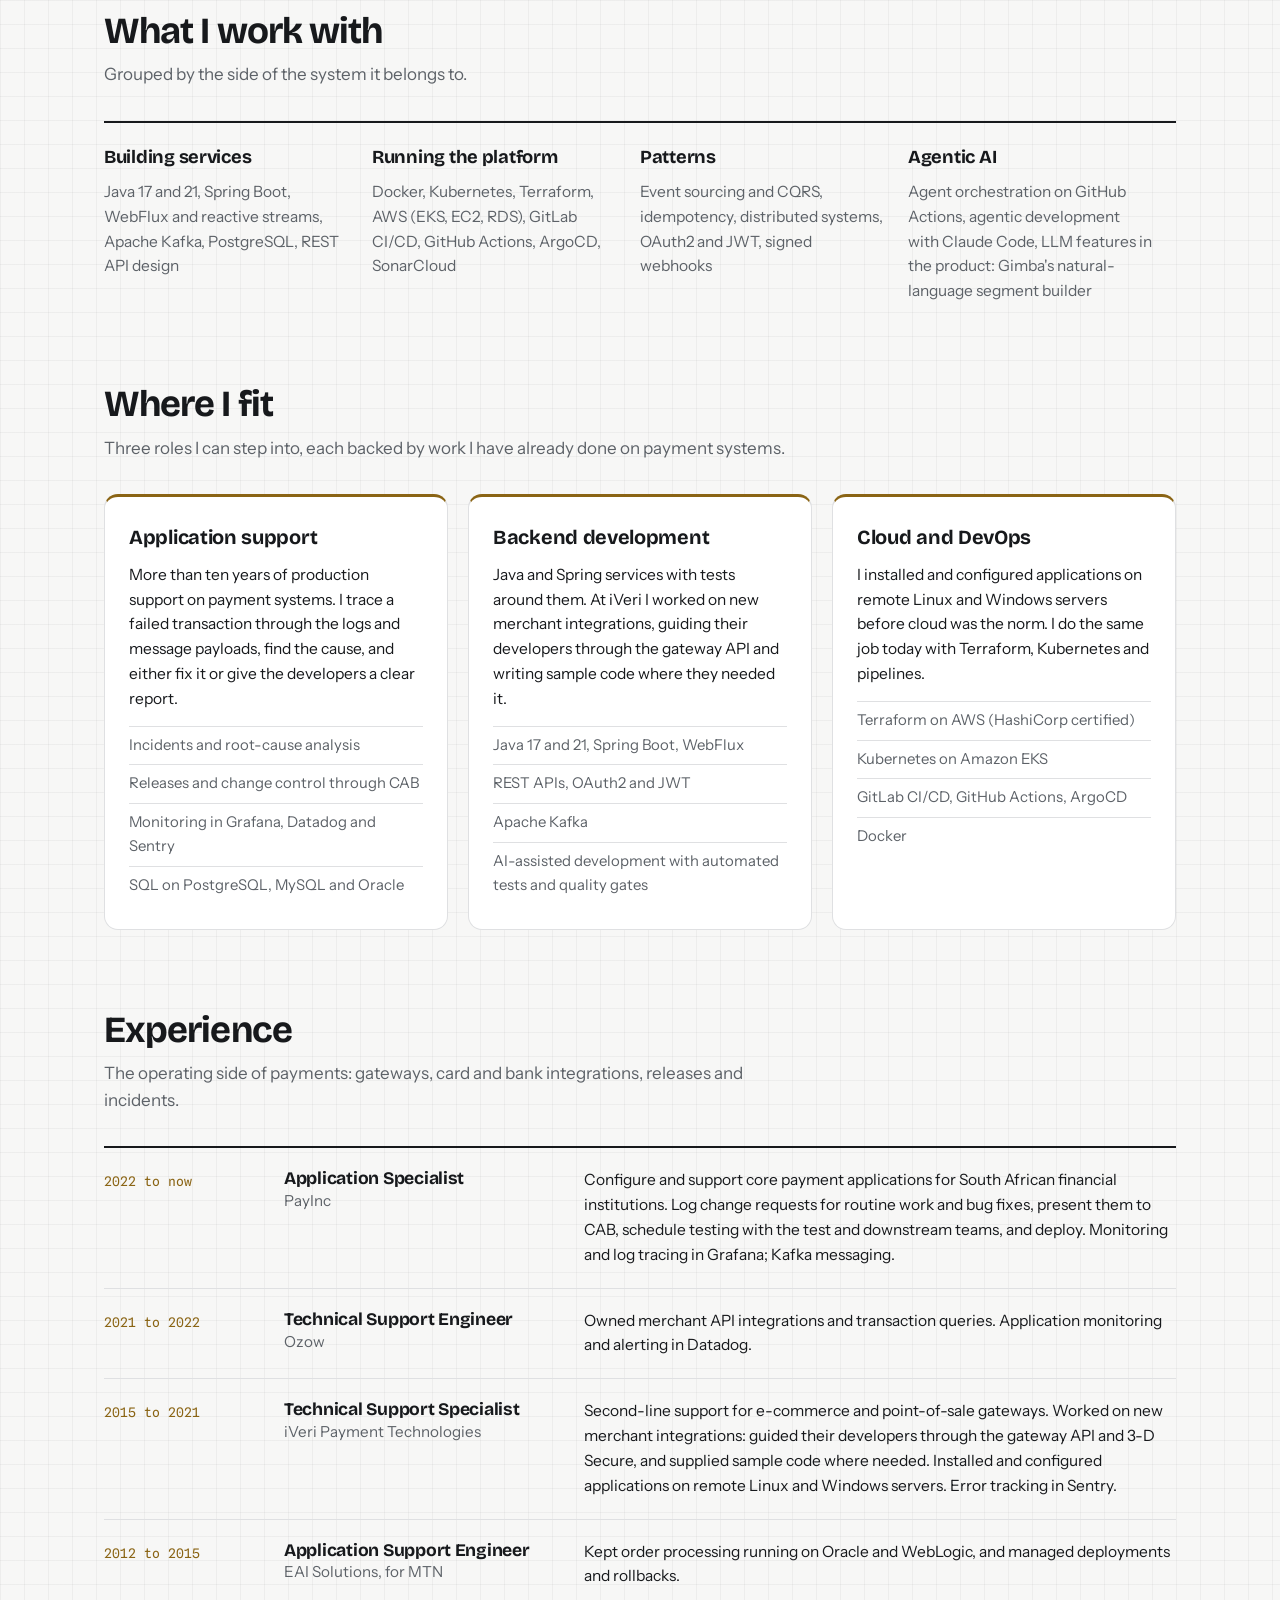
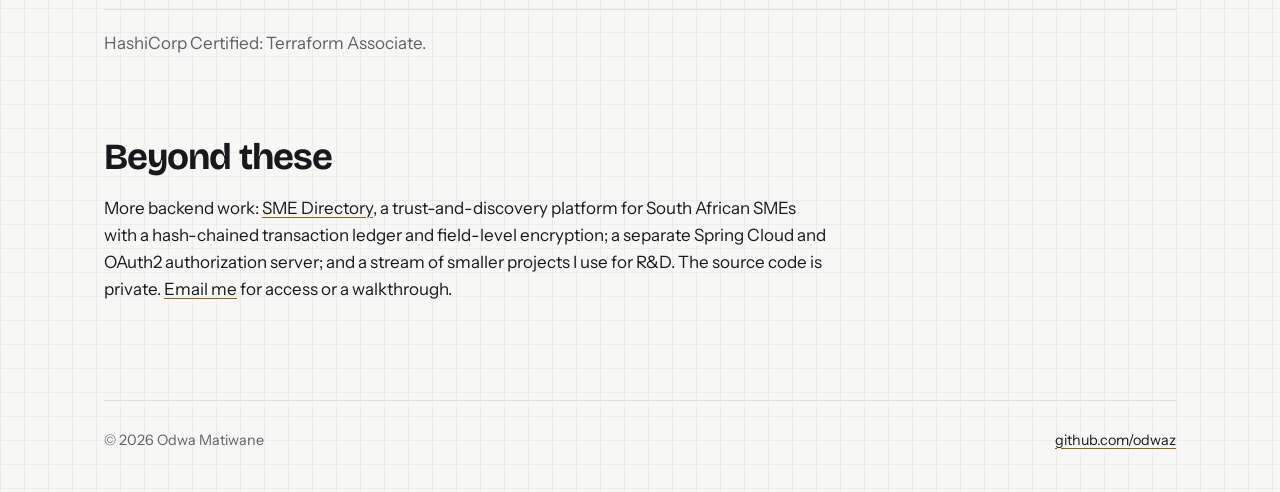
==== commit 580c786f: "Landing: platform card under How they ship, Where I fit, Experience" ====
--- a/index.html
+++ b/index.html
@@ -296,6 +296,44 @@
   .stage span { display: block; color: var(--muted); font-size: 0.8rem; }
   .stage.gate { border-color: var(--brass); }
   .stage.ship { border-color: var(--viridian); background: color-mix(in srgb, var(--viridian) 8%, var(--surface)); }
+
+  /* The platform underneath: the Terraform repo behind every deployment */
+  .platform-card {
+    background: var(--surface); border: 1px solid var(--line); border-radius: 14px;
+    padding: 28px 28px 24px; margin-top: 28px;
+  }
+  .platform-card h3 { font-size: 1.35rem; margin-bottom: 6px; }
+  .platform-card > p { margin: 0 0 20px; max-width: 70ch; }
+  .points { display: grid; grid-template-columns: 1fr 1fr; gap: 0 32px; margin: 0; }
+  .points div { padding: 14px 0; border-top: 1px solid var(--line); }
+  .points dt { font-family: var(--display); font-weight: 700; margin-bottom: 2px; }
+  .points dd { margin: 0; color: var(--muted); font-size: 0.95rem; }
+  @media (max-width: 760px) { .points { grid-template-columns: 1fr; } }
+
+  /* Where I fit: one column per role */
+  .roles { display: grid; grid-template-columns: repeat(3, 1fr); gap: 20px; }
+  .role-card {
+    background: var(--surface); border: 1px solid var(--line); border-top: 3px solid var(--brass);
+    border-radius: 14px; padding: 24px;
+  }
+  .role-card h3 { font-size: 1.25rem; margin-bottom: 10px; }
+  .role-card p { margin: 0 0 14px; font-size: 0.97rem; }
+  .role-card ul { list-style: none; margin: 0; padding: 0; color: var(--muted); font-size: 0.93rem; }
+  .role-card li { padding: 7px 0; border-top: 1px solid var(--line); }
+  @media (max-width: 860px) { .roles { grid-template-columns: 1fr; } }
+
+  /* Experience: oldest at the bottom */
+  .jobs { list-style: none; margin: 0; padding: 0; border-top: 2px solid var(--ink); }
+  .jobs li {
+    display: grid; grid-template-columns: 9.5rem minmax(0, 17rem) minmax(0, 1fr); gap: 4px 28px;
+    padding: 20px 0; border-bottom: 1px solid var(--line);
+  }
+  .jobs .when { font-family: var(--mono); font-size: 0.82rem; color: var(--brass); padding-top: 3px; }
+  .jobs h3 { font-size: 1.1rem; line-height: 1.3; }
+  .jobs h3 span { display: block; font-family: var(--body); font-weight: 400; font-size: 0.95rem; color: var(--muted); letter-spacing: 0; }
+  .jobs p { margin: 0; font-size: 0.97rem; }
+  .cert { margin: 20px 0 0; color: var(--muted); }
+  @media (max-width: 760px) { .jobs li { grid-template-columns: 1fr; } }
 
   .also { max-width: 66ch; }
 
@@ -441,6 +479,21 @@
       </ol>
     </div>
   </div>
+
+  <article class="platform-card">
+    <h3>The platform underneath</h3>
+    <p>One Terraform repository provisions the AWS side of these systems. It is built from small modules that each project picks up at a fixed version, so a change to one project cannot disturb another.</p>
+    <dl class="points">
+      <div><dt>Reusable modules</dt><dd>Networking, EKS, RDS, ECR, DNS, Kafka, monitoring and pipelines. One wrapper module assembles a complete stack for an application.</dd></div>
+      <div><dt>One stack per project and environment</dt><dd>Wallet (dev) and Convoy (staging) each have their own Terraform Cloud workspace and their own state.</dd></div>
+      <div><dt>Least-privilege access</dt><dd>Each workspace gets a role that can build and destroy only its own stack. Admin policies, access keys and account settings are always denied.</dd></div>
+      <div><dt>No stored cloud keys in CI</dt><dd>Pipelines push images through a short-lived GitHub OIDC role instead of long-lived credentials.</dd></div>
+    </dl>
+    <ul class="stack">
+      <li>Terraform</li><li>Terraform Cloud</li><li>Amazon EKS</li><li>RDS PostgreSQL</li><li>ECR</li><li>VPC networking</li><li>IAM + OIDC</li><li>Route 53</li>
+    </ul>
+    <p class="links" style="margin-top:18px"><a class="readmore" href="https://odwaz.github.io/platform/">Read the cloud deployments write-up</a></p>
+  </article>
 </section>
 
 <section class="block" id="agents">
@@ -497,6 +550,71 @@
       <p>Agent orchestration on GitHub Actions, agentic development with Claude Code, LLM features in the product: Gimba's natural-language segment builder</p>
     </div>
   </div>
+</section>
+
+<section class="block" id="roles">
+  <h2>Where I fit</h2>
+  <p class="intro">Three roles I can step into, each backed by work I have already done on payment systems.</p>
+  <div class="roles">
+    <article class="role-card">
+      <h3>Application support</h3>
+      <p>More than ten years of production support on payment systems. I trace a failed transaction through the logs and message payloads, find the cause, and either fix it or give the developers a clear report.</p>
+      <ul>
+        <li>Incidents and root-cause analysis</li>
+        <li>Releases and change control through CAB</li>
+        <li>Monitoring in Grafana, Datadog and Sentry</li>
+        <li>SQL on PostgreSQL, MySQL and Oracle</li>
+      </ul>
+    </article>
+    <article class="role-card">
+      <h3>Backend development</h3>
+      <p>Java and Spring services with tests around them. At iVeri I worked on new merchant integrations, guiding their developers through the gateway API and writing sample code where they needed it.</p>
+      <ul>
+        <li>Java 17 and 21, Spring Boot, WebFlux</li>
+        <li>REST APIs, OAuth2 and JWT</li>
+        <li>Apache Kafka</li>
+        <li>AI-assisted development with automated tests and quality gates</li>
+      </ul>
+    </article>
+    <article class="role-card">
+      <h3>Cloud and DevOps</h3>
+      <p>I installed and configured applications on remote Linux and Windows servers before cloud was the norm. I do the same job today with Terraform, Kubernetes and pipelines.</p>
+      <ul>
+        <li>Terraform on AWS (HashiCorp certified)</li>
+        <li>Kubernetes on Amazon EKS</li>
+        <li>GitLab CI/CD, GitHub Actions, ArgoCD</li>
+        <li>Docker</li>
+      </ul>
+    </article>
+  </div>
+</section>
+
+<section class="block" id="experience">
+  <h2>Experience</h2>
+  <p class="intro">The operating side of payments: gateways, card and bank integrations, releases and incidents.</p>
+  <ol class="jobs">
+    <li>
+      <span class="when">2022 to now</span>
+      <h3>Application Specialist <span>PayInc</span></h3>
+      <p>Configure and support core payment applications for South African financial institutions. Log change requests for routine work and bug fixes, present them to CAB, schedule testing with the test and downstream teams, and deploy. Monitoring and log tracing in Grafana; Kafka messaging.</p>
+    </li>
+    <li>
+      <span class="when">2021 to 2022</span>
+      <h3>Technical Support Engineer <span>Ozow</span></h3>
+      <p>Owned merchant API integrations and transaction queries. Application monitoring and alerting in Datadog.</p>
+    </li>
+    <li>
+      <span class="when">2015 to 2021</span>
+      <h3>Technical Support Specialist <span>iVeri Payment Technologies</span></h3>
+      <p>Second-line support for e-commerce and point-of-sale gateways. Worked on new merchant integrations: guided their developers through the gateway API and 3-D Secure, and supplied sample code where needed. Installed and configured applications on remote Linux and Windows servers. Error tracking in Sentry.</p>
+    </li>
+    <li>
+      <span class="when">2012 to 2015</span>
+      <h3>Application Support Engineer <span>EAI Solutions, for MTN</span></h3>
+      <p>Kept order processing running on Oracle and WebLogic, and managed deployments and rollbacks.</p>
+    </li>
+  </ol>
+  <p class="cert">HashiCorp Certified: Terraform Associate.</p>
 </section>
 
 <section class="block">
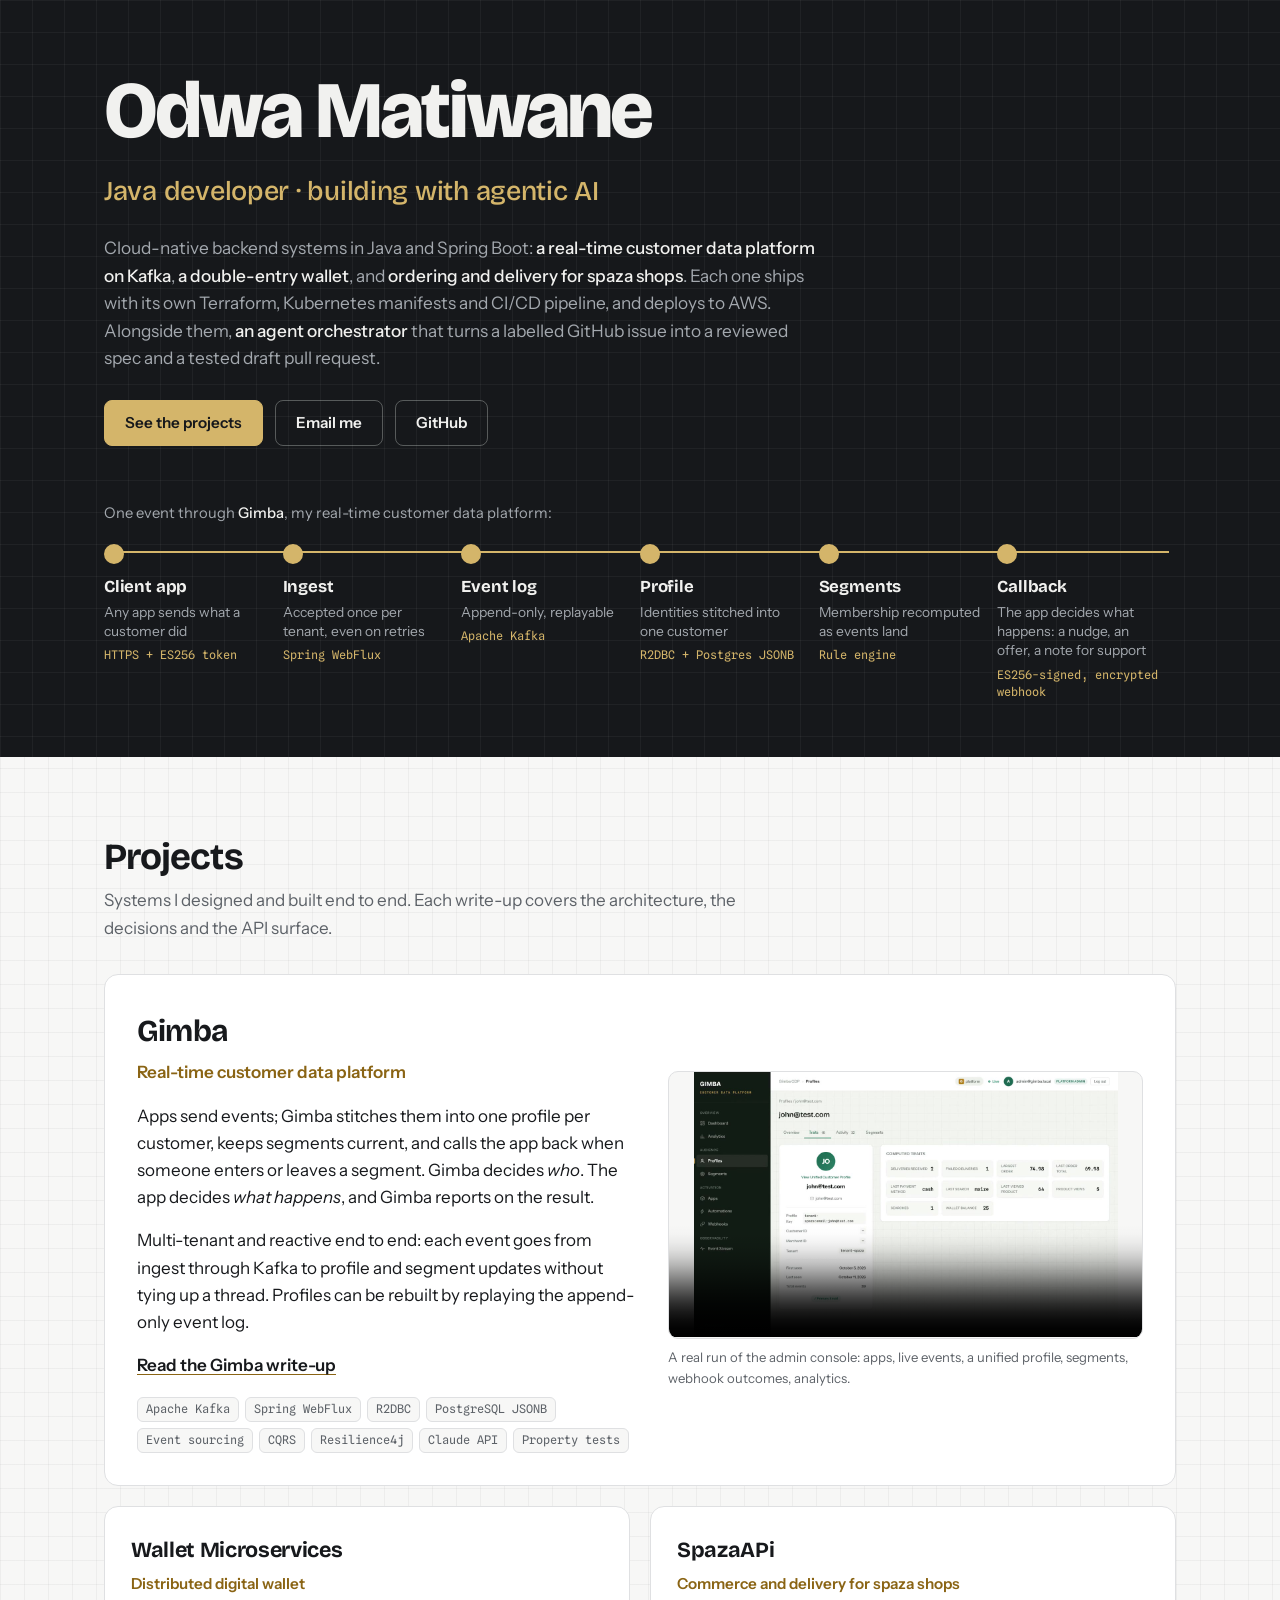
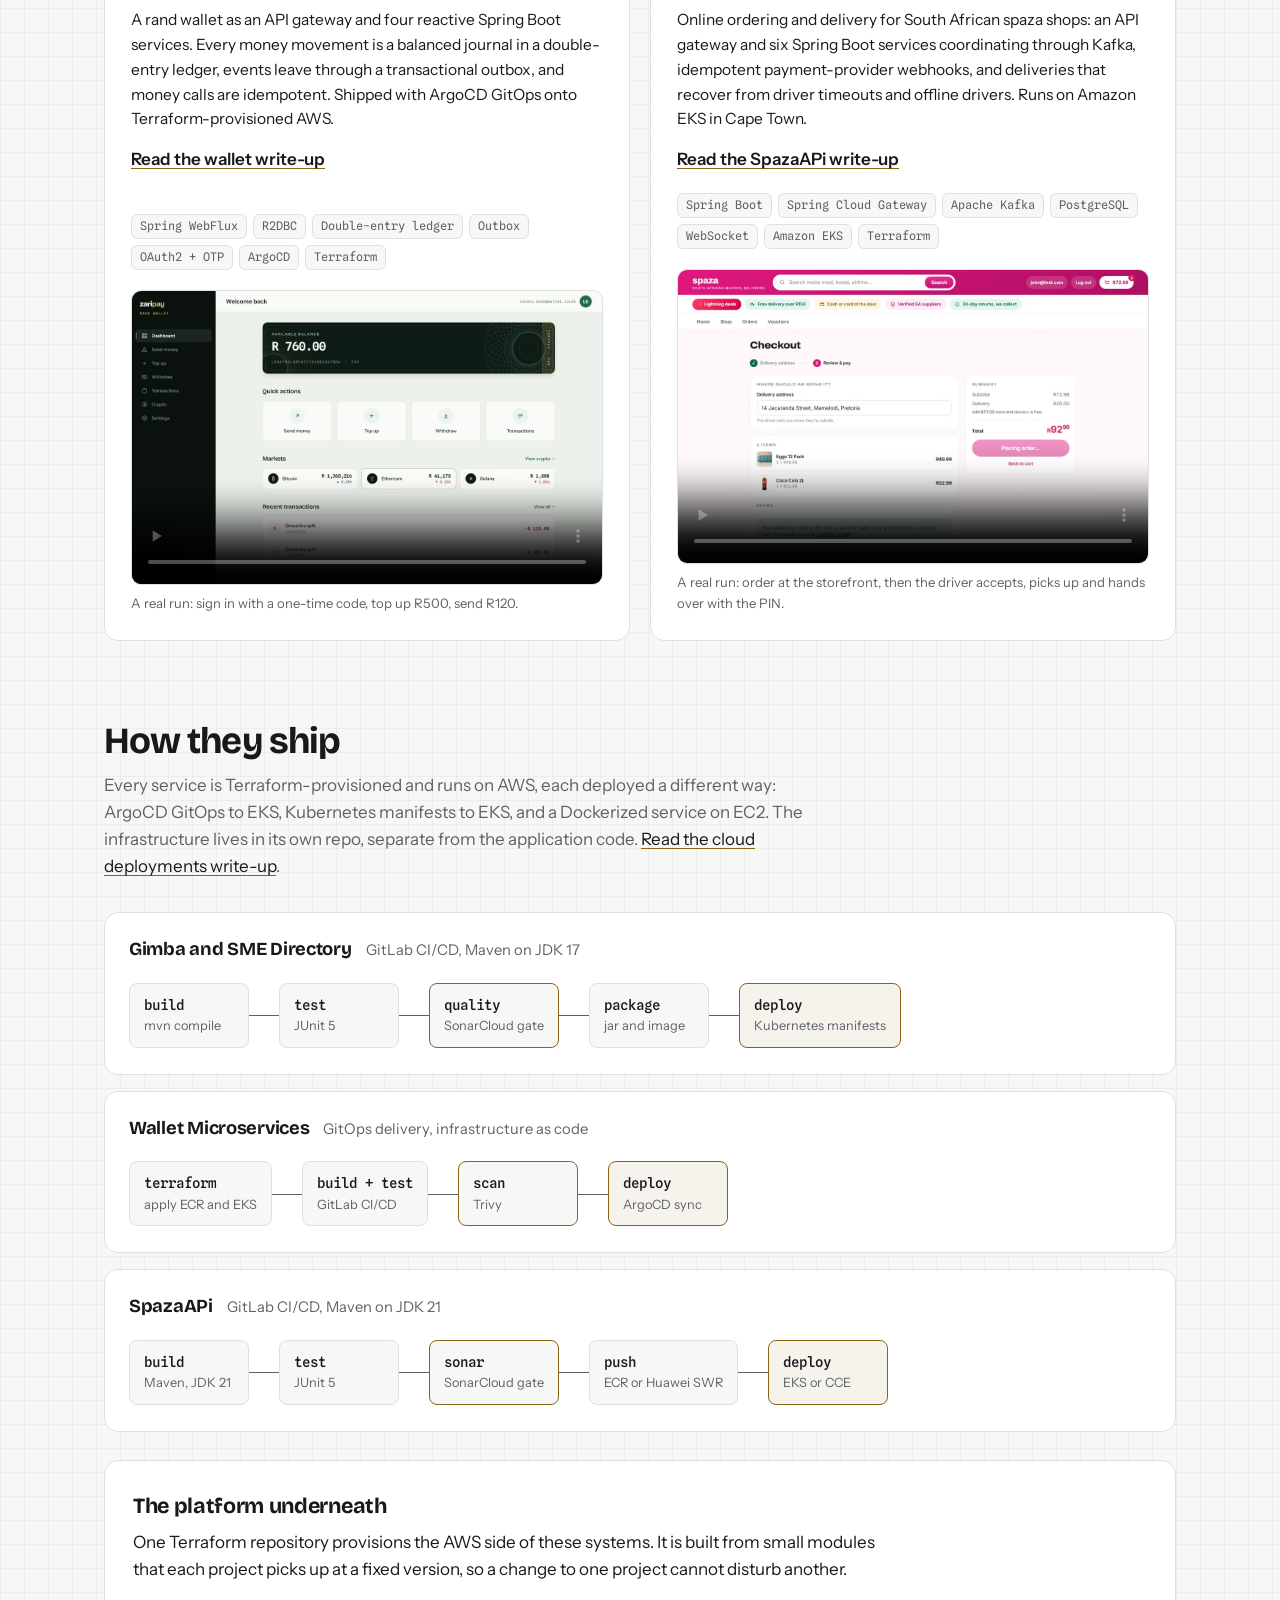
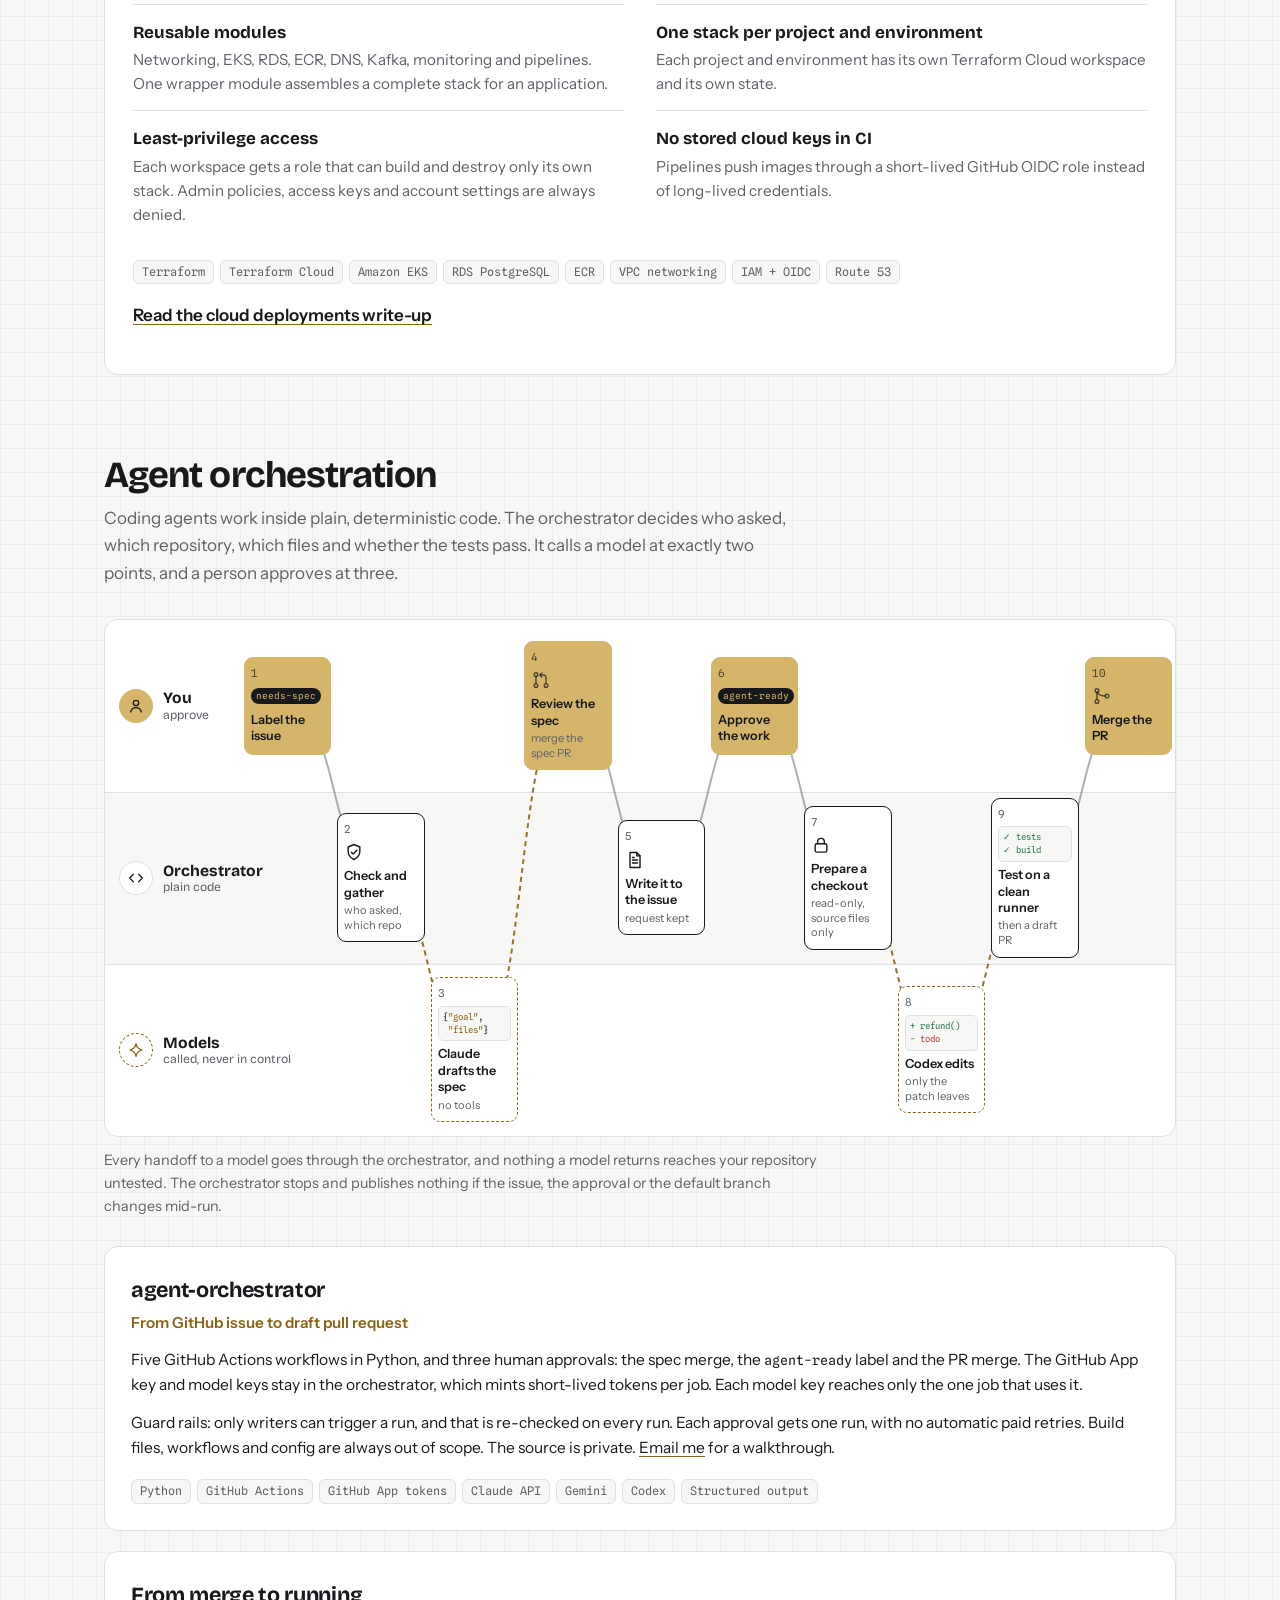
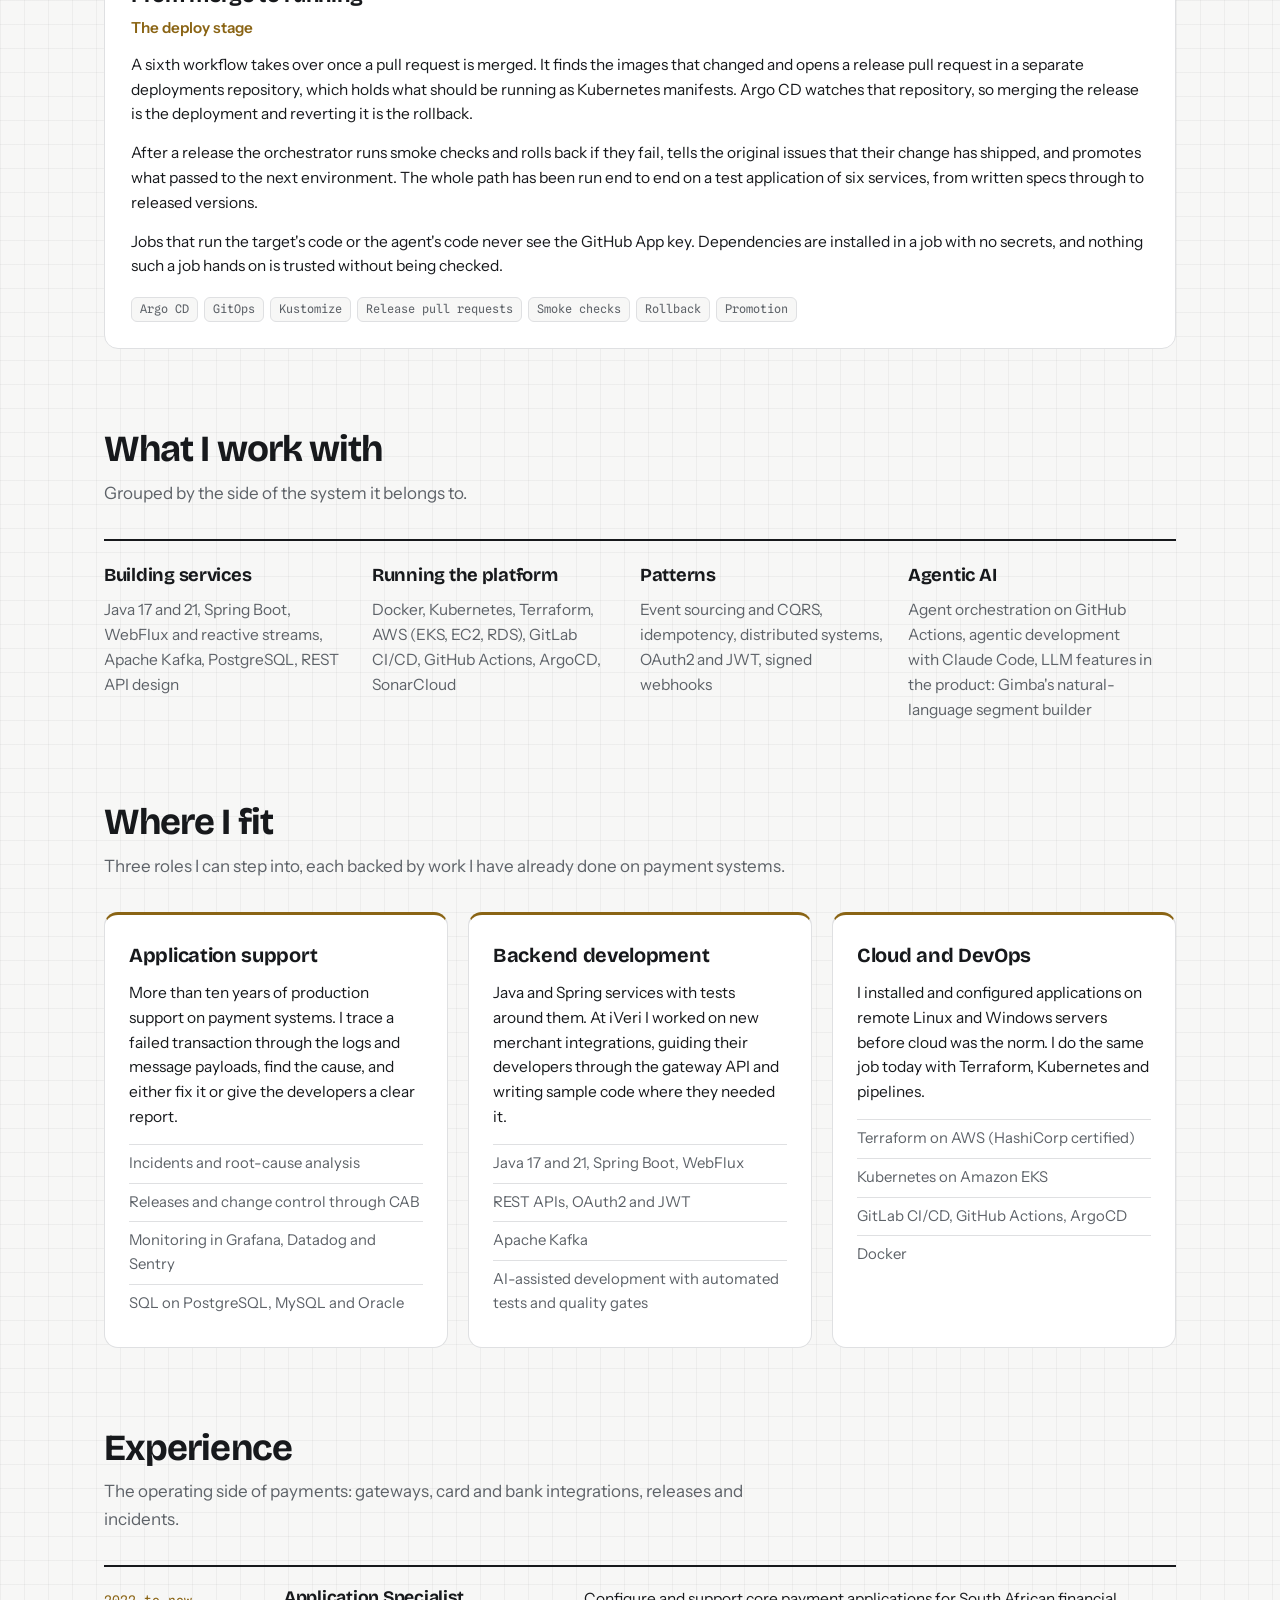
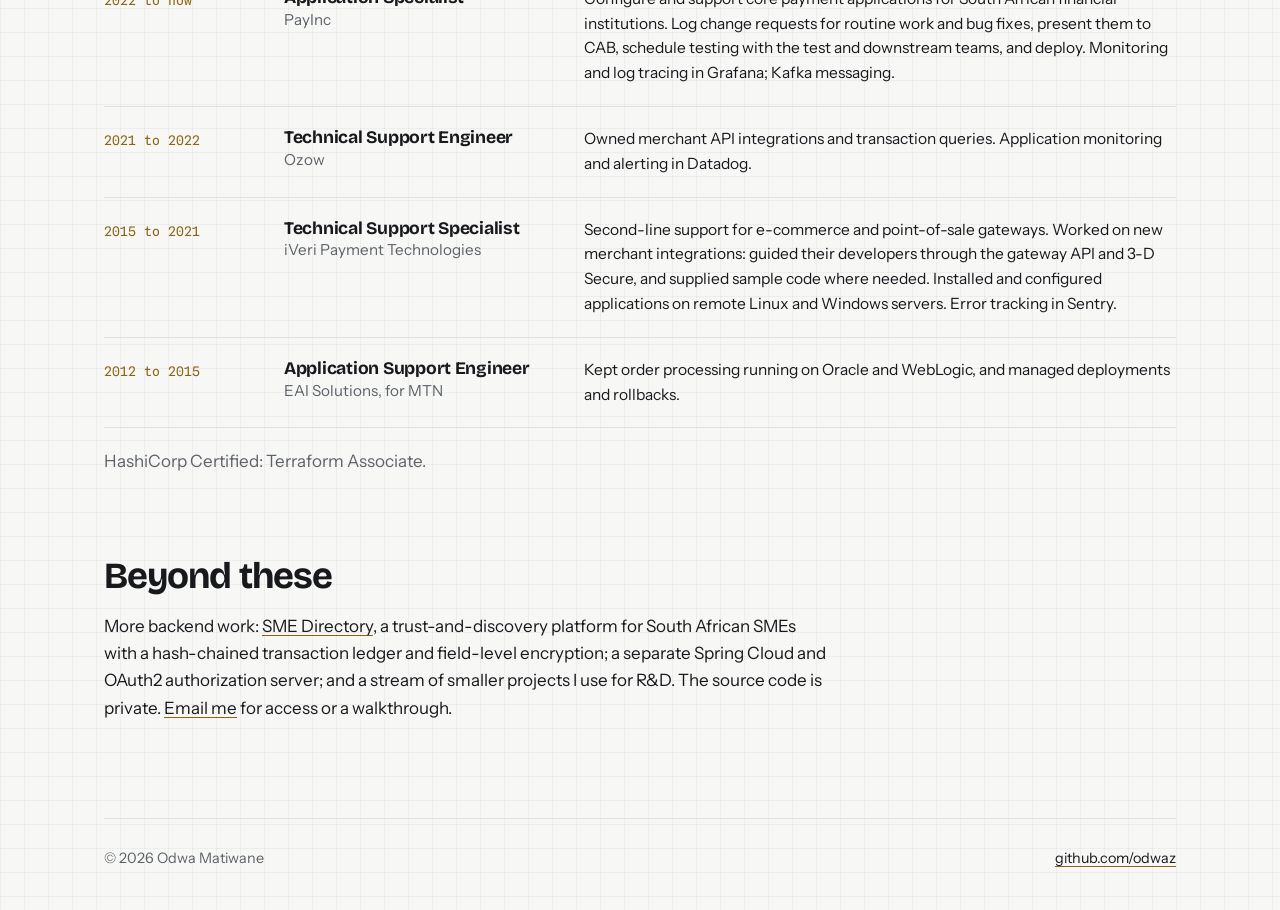
==== commit 9abbd8c2: "Landing: deploy stage card under agent orchestration; test app is not named" ====
--- a/index.html
+++ b/index.html
@@ -485,7 +485,7 @@
     <p>One Terraform repository provisions the AWS side of these systems. It is built from small modules that each project picks up at a fixed version, so a change to one project cannot disturb another.</p>
     <dl class="points">
       <div><dt>Reusable modules</dt><dd>Networking, EKS, RDS, ECR, DNS, Kafka, monitoring and pipelines. One wrapper module assembles a complete stack for an application.</dd></div>
-      <div><dt>One stack per project and environment</dt><dd>Wallet (dev) and Convoy (staging) each have their own Terraform Cloud workspace and their own state.</dd></div>
+      <div><dt>One stack per project and environment</dt><dd>Each project and environment has its own Terraform Cloud workspace and its own state.</dd></div>
       <div><dt>Least-privilege access</dt><dd>Each workspace gets a role that can build and destroy only its own stack. Admin policies, access keys and account settings are always denied.</dd></div>
       <div><dt>No stored cloud keys in CI</dt><dd>Pipelines push images through a short-lived GitHub OIDC role instead of long-lived credentials.</dd></div>
     </dl>
@@ -525,6 +525,16 @@
     <p>Guard rails: only writers can trigger a run, and that is re-checked on every run. Each approval gets one run, with no automatic paid retries. Build files, workflows and config are always out of scope. The source is private. <a href="mailto:odwadevwork@gmail.com">Email me</a> for a walkthrough.</p>
     <ul class="stack">
       <li>Python</li><li>GitHub Actions</li><li>GitHub App tokens</li><li>Claude API</li><li>Gemini</li><li>Codex</li><li>Structured output</li>
+    </ul>
+  </article>
+  <article class="project" style="margin-top:20px">
+    <h3>From merge to running</h3>
+    <p class="what">The deploy stage</p>
+    <p>A sixth workflow takes over once a pull request is merged. It finds the images that changed and opens a release pull request in a separate deployments repository, which holds what should be running as Kubernetes manifests. Argo CD watches that repository, so merging the release is the deployment and reverting it is the rollback.</p>
+    <p>After a release the orchestrator runs smoke checks and rolls back if they fail, tells the original issues that their change has shipped, and promotes what passed to the next environment. The whole path has been run end to end on a test application of six services, from written specs through to released versions.</p>
+    <p>Jobs that run the target's code or the agent's code never see the GitHub App key. Dependencies are installed in a job with no secrets, and nothing such a job hands on is trusted without being checked.</p>
+    <ul class="stack">
+      <li>Argo CD</li><li>GitOps</li><li>Kustomize</li><li>Release pull requests</li><li>Smoke checks</li><li>Rollback</li><li>Promotion</li>
     </ul>
   </article>
 </section>
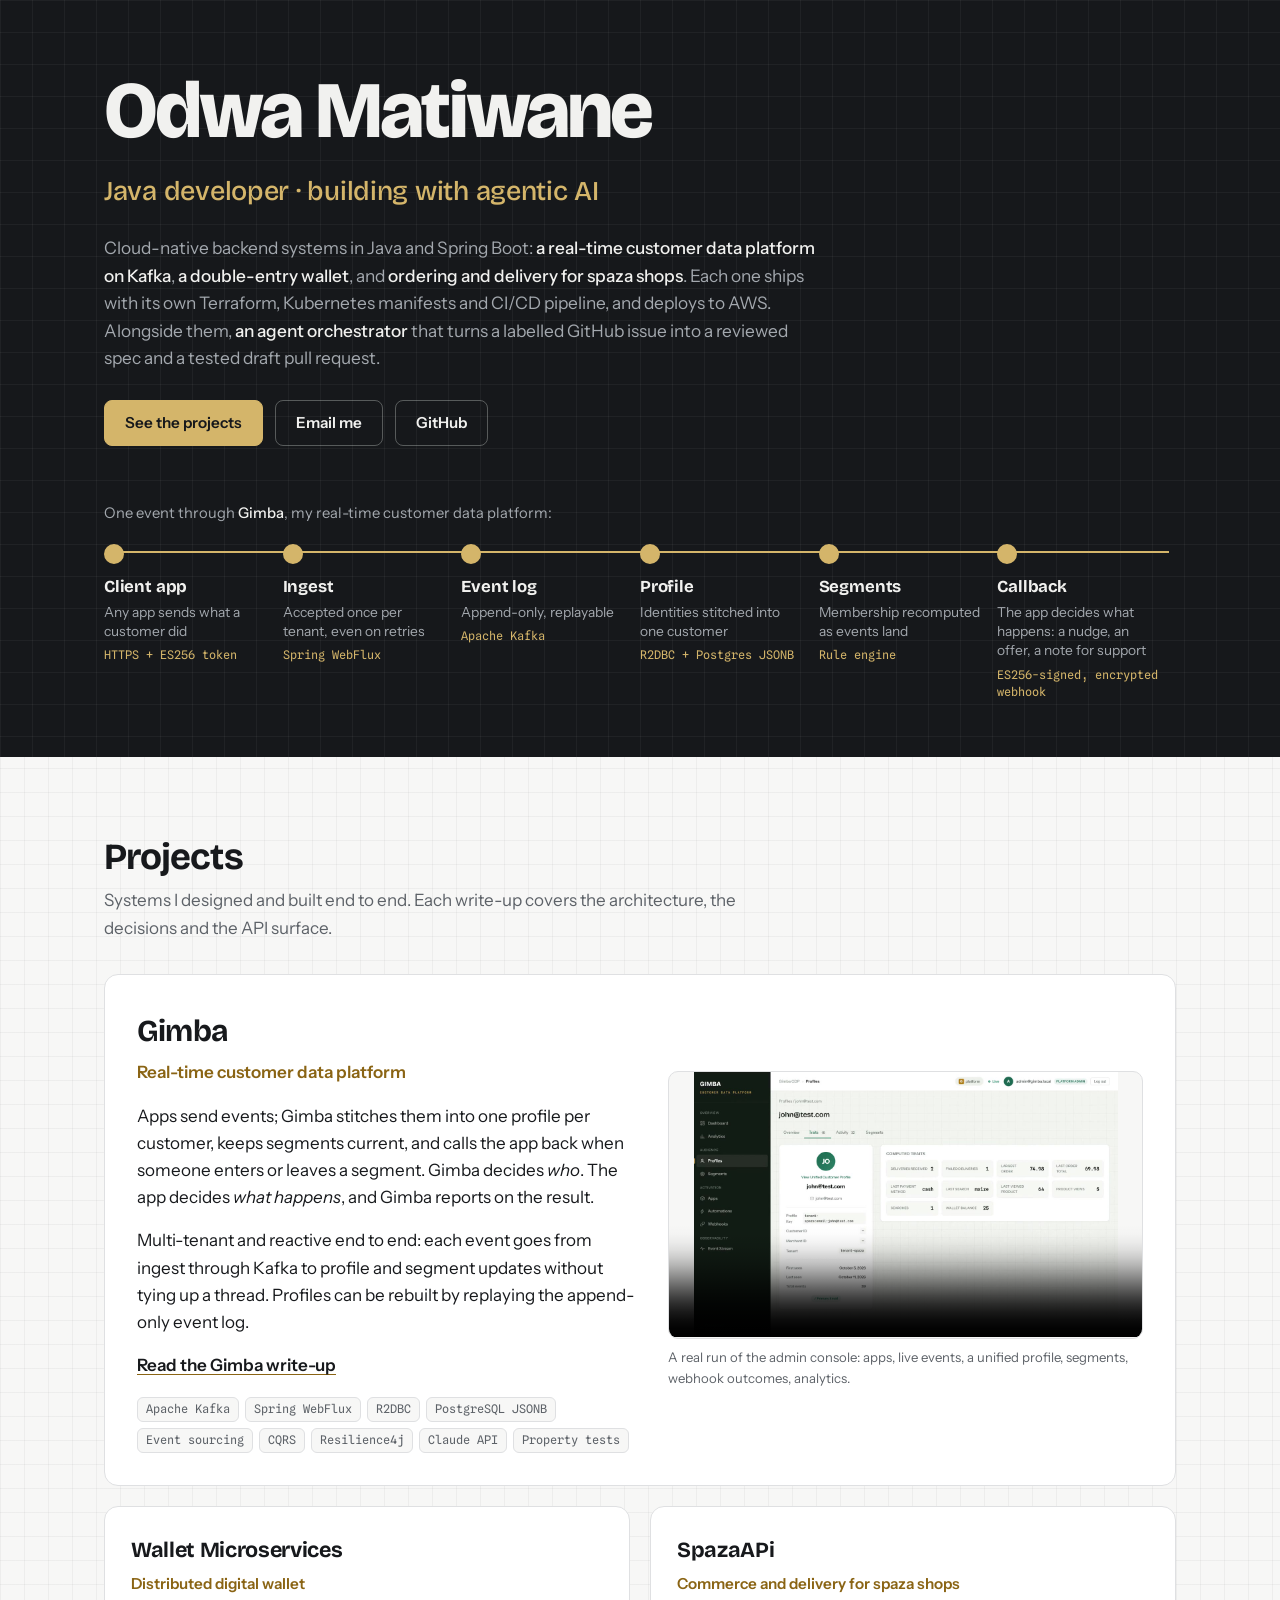
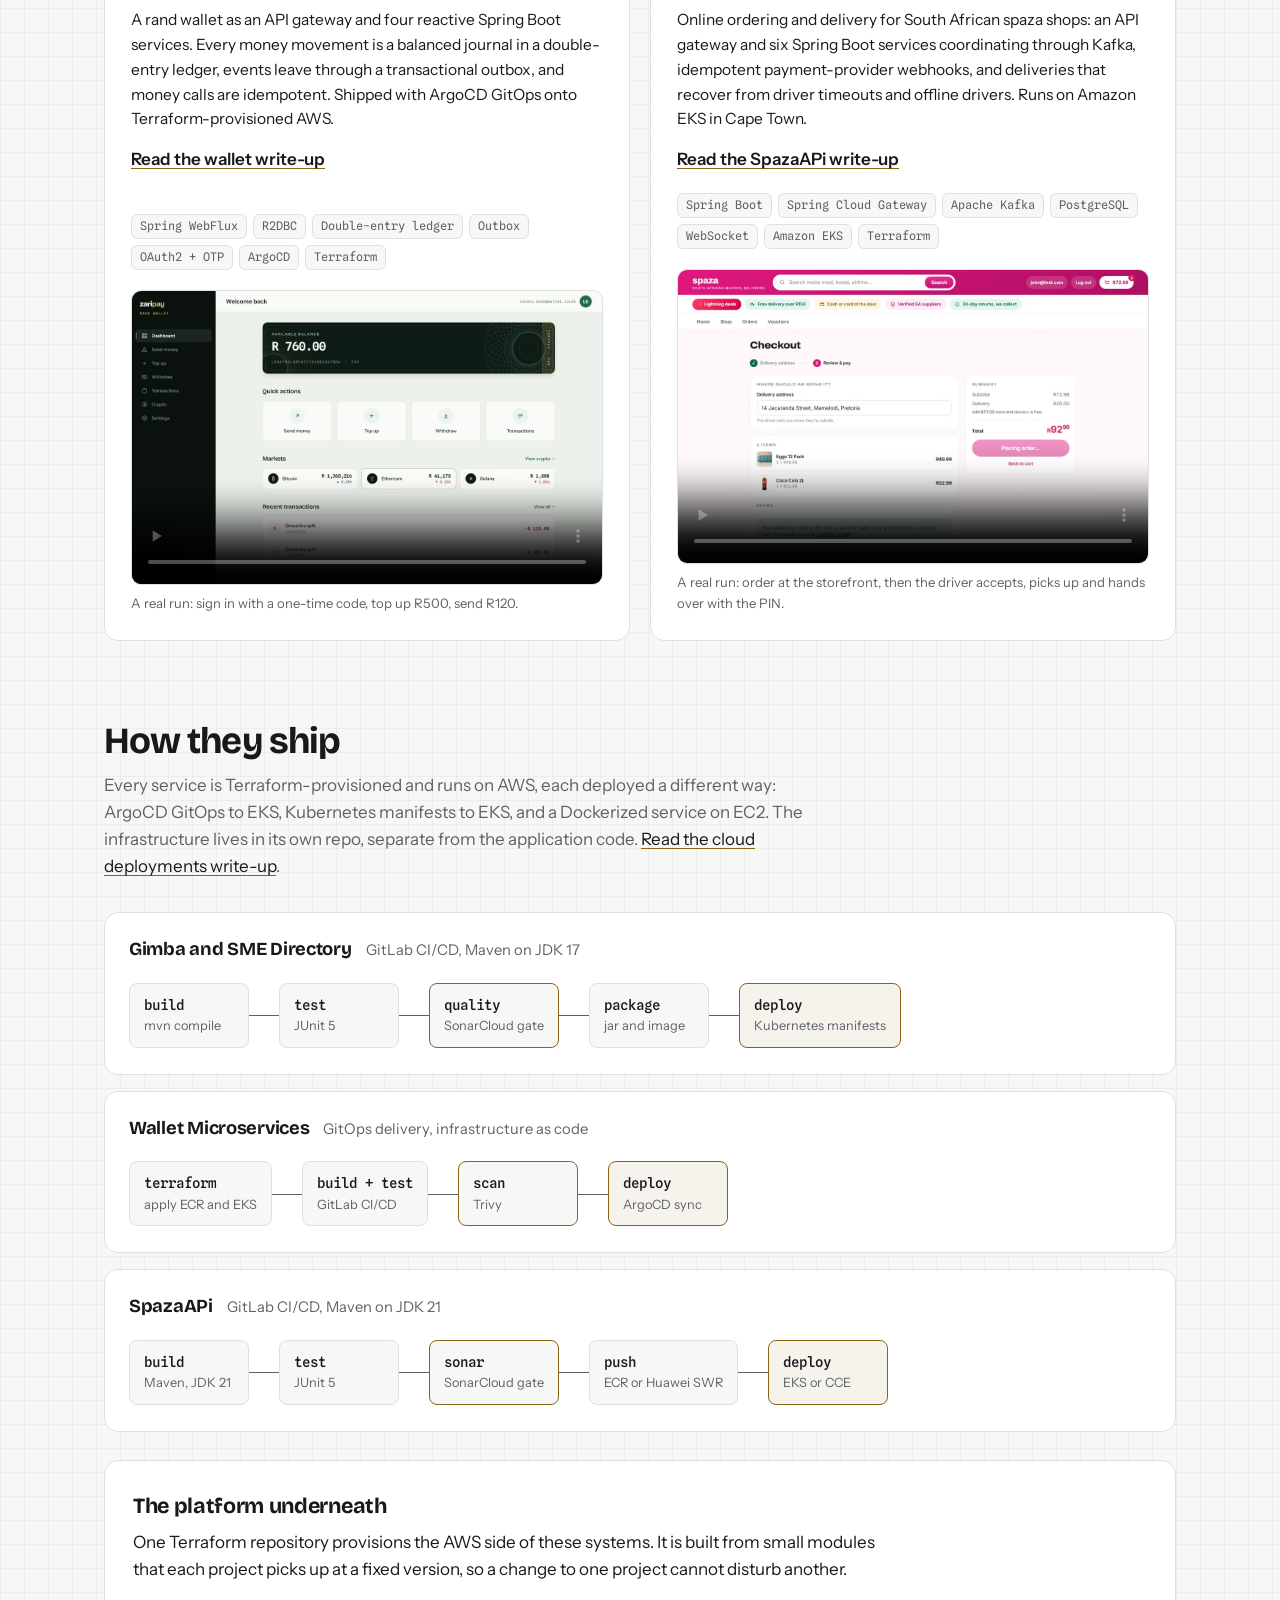
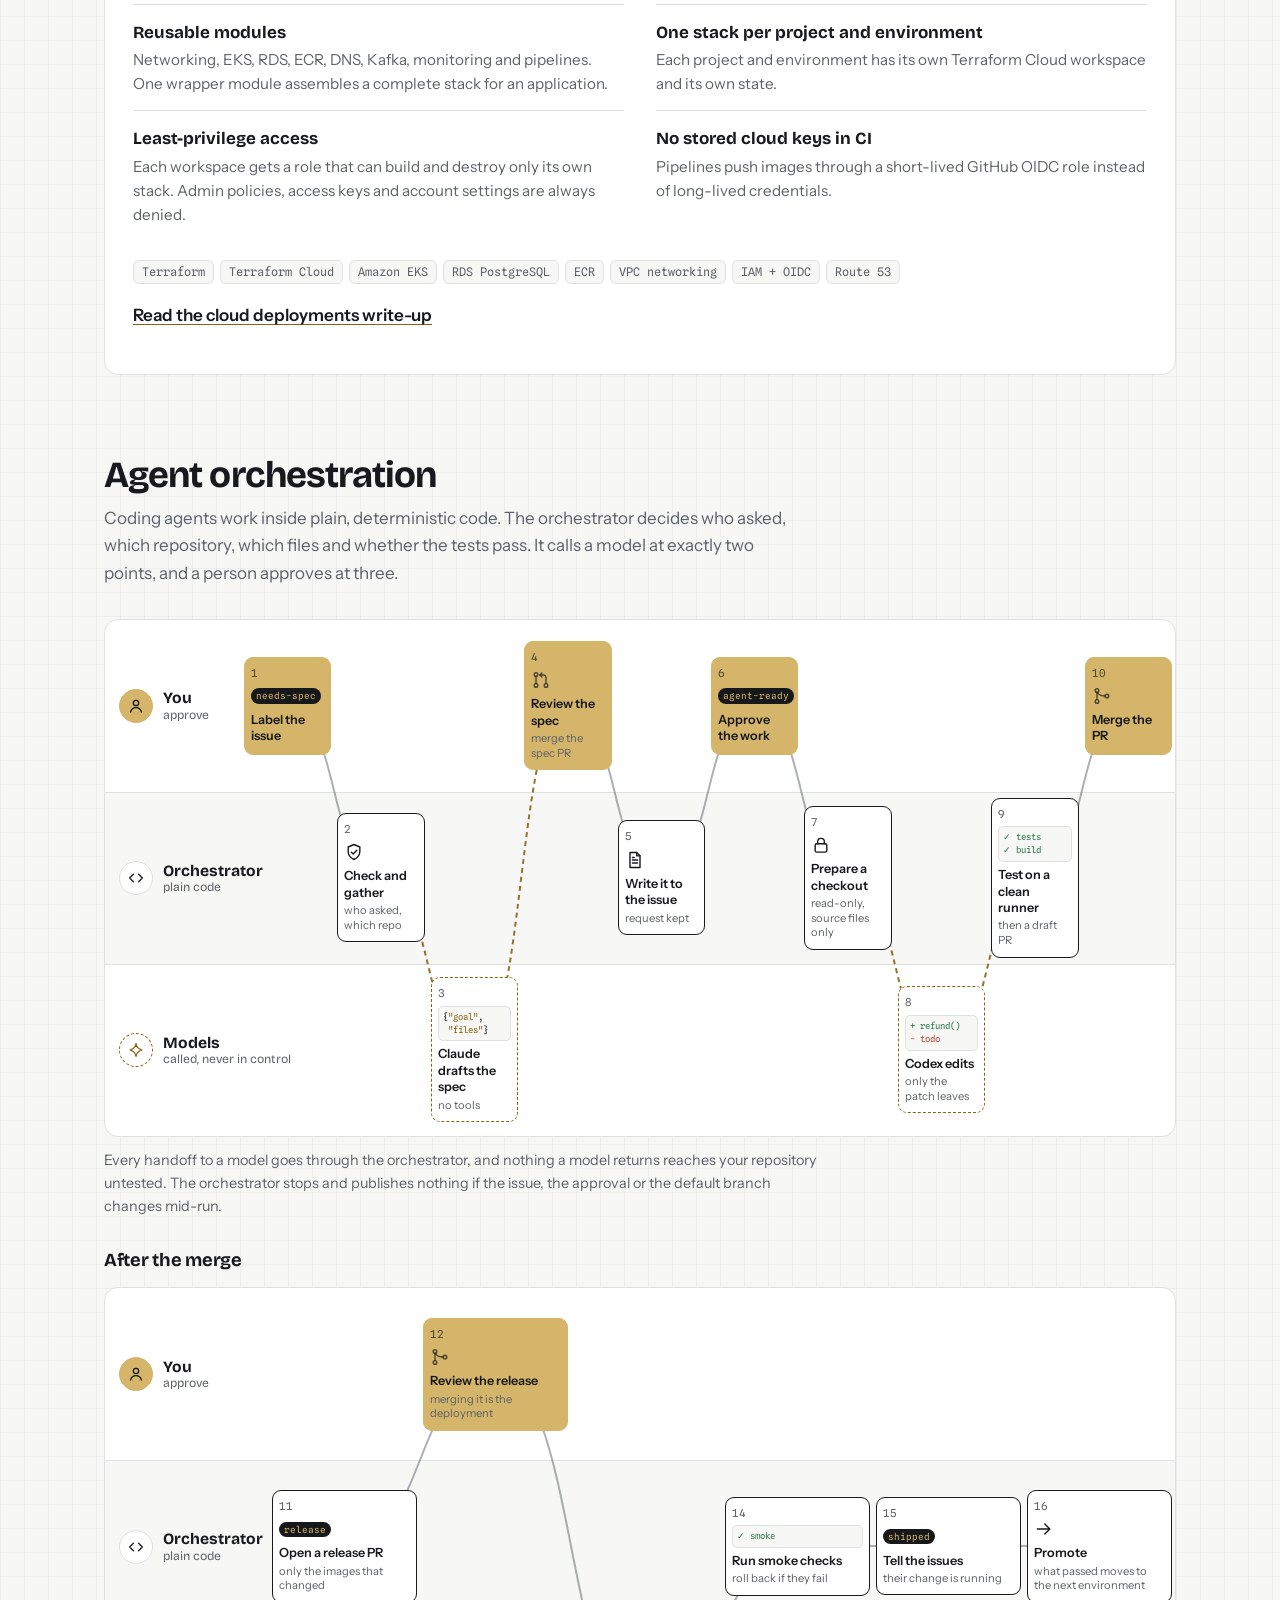
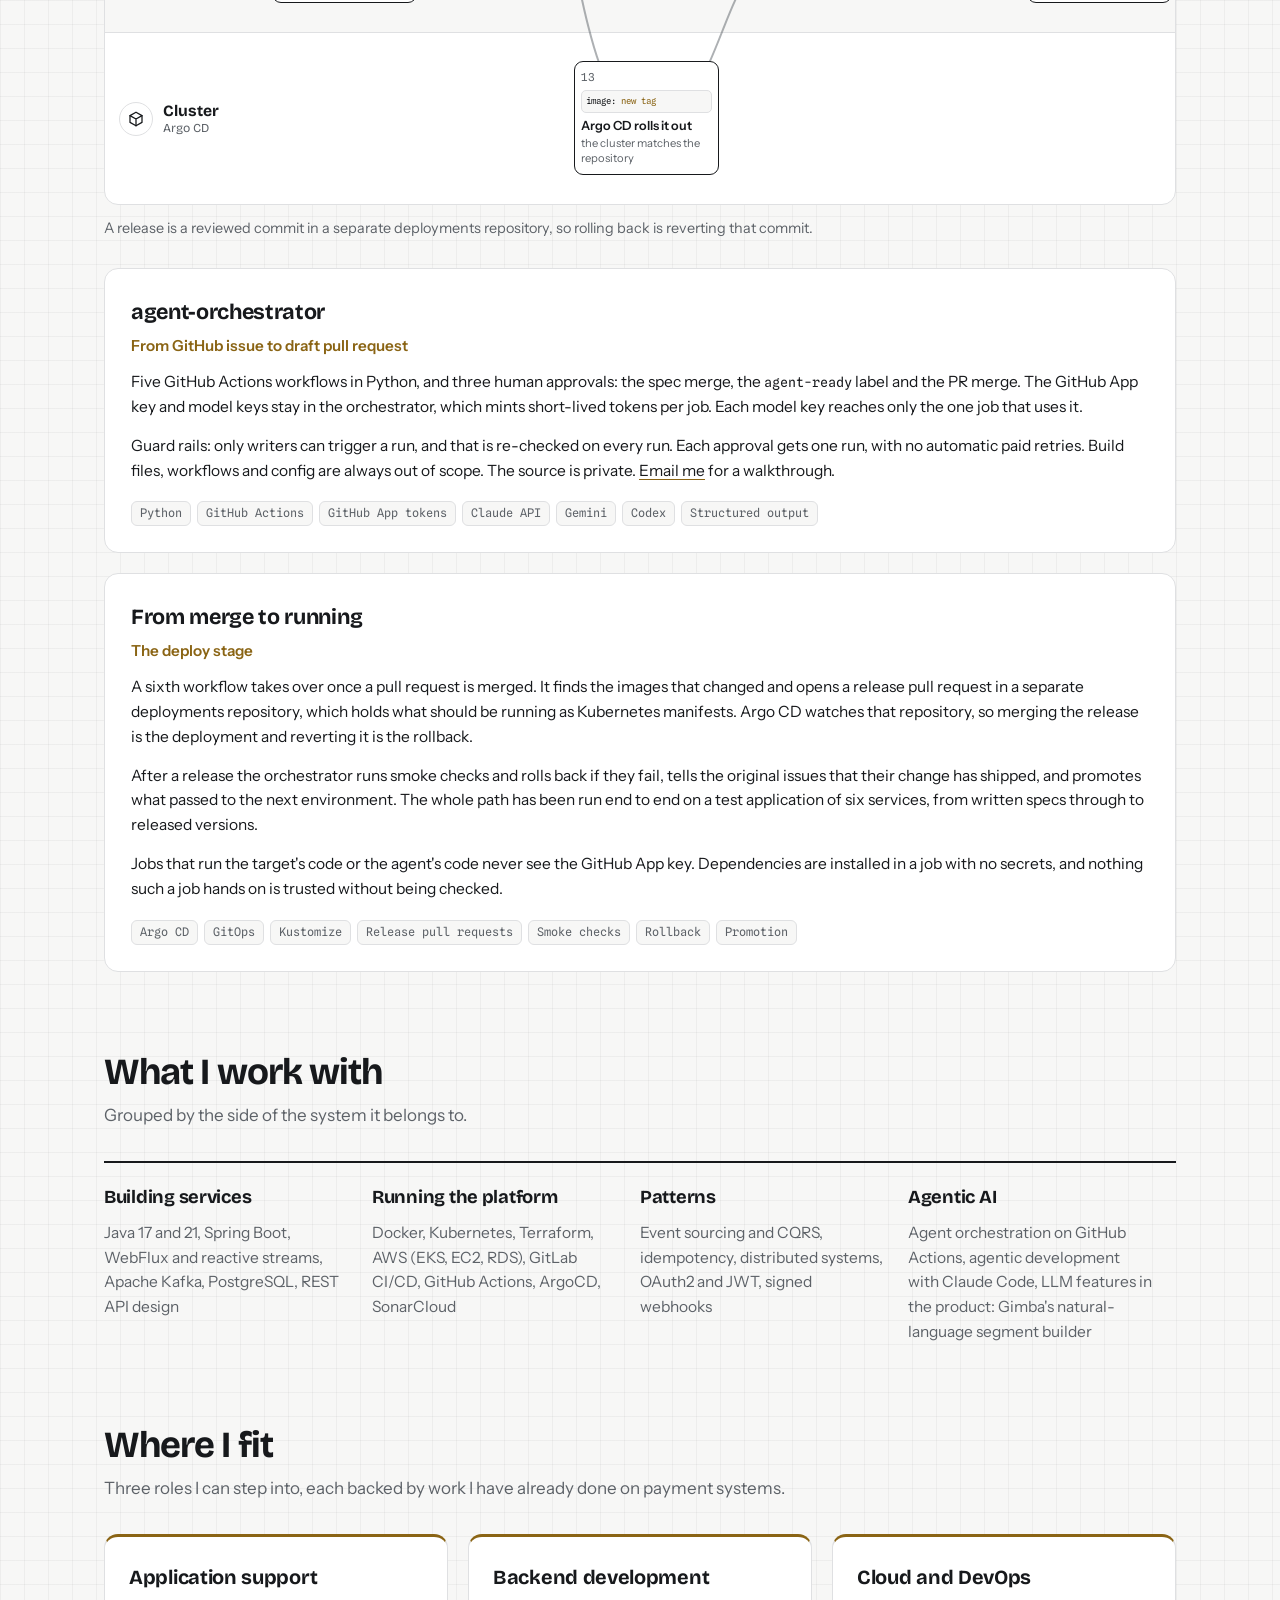
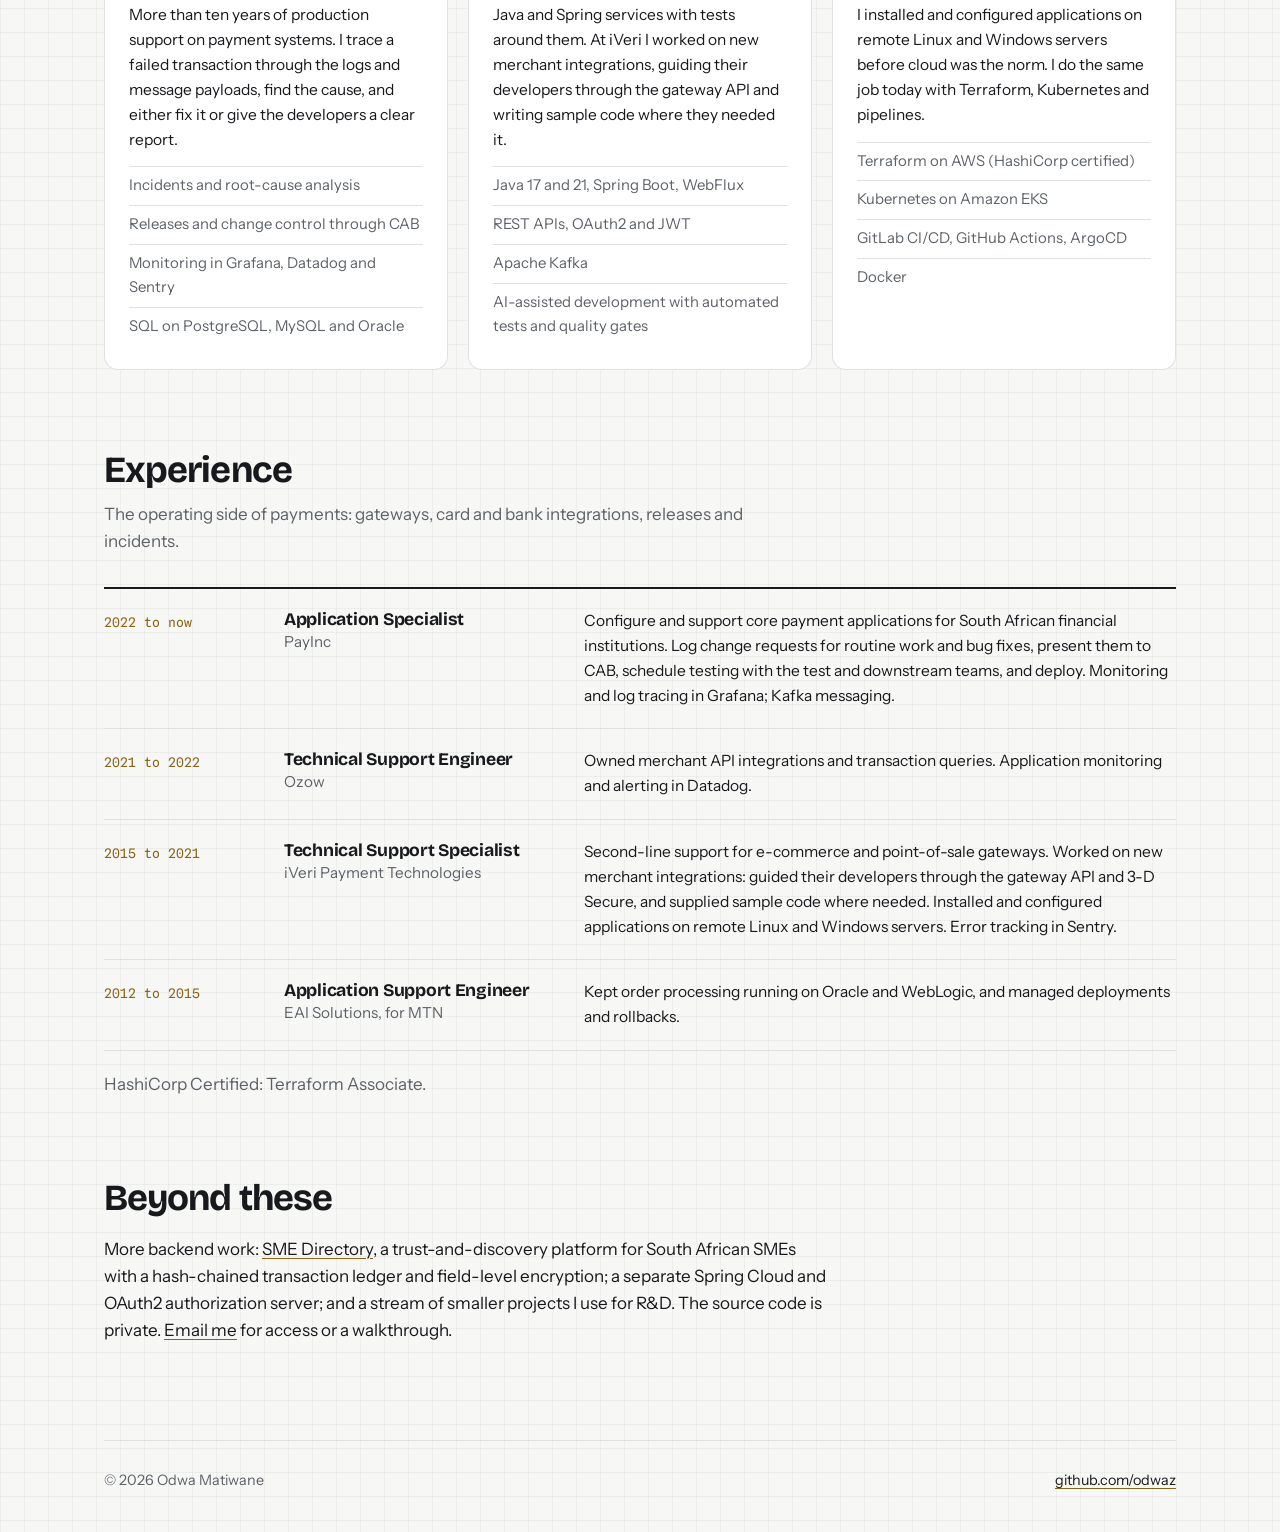
==== commit 0b34fb4c: "Landing: agent orchestration diagram continues after the merge (release, roll-out, smoke checks, pro" ====
--- a/index.html
+++ b/index.html
@@ -250,6 +250,10 @@
   .art .diff .add { color: var(--ok); display: block; } .art .diff .del { color: var(--bad); display: block; }
   .art .checks span { color: var(--ok); display: block; }
   .flow-note { color: var(--muted); font-size: 0.9rem; max-width: 72ch; margin: 0 0 28px; }
+  /* The deploy half of the path: six steps, and the cluster takes the third lane */
+  .flow.deploy { grid-template-columns: 164px repeat(6, minmax(0, 1fr)); }
+  .flow .lane.cluster { grid-row: 3; }
+  .flow-lead { font-family: var(--display); font-weight: 700; font-size: 1.15rem; letter-spacing: -0.015em; margin: 0 0 12px; }
   @media (max-width: 900px) {
     .flow { display: block; padding: 8px 16px; }
     .flow .lane, .flow .wires { display: none; }
@@ -518,6 +522,22 @@
     </ol>
   </div>
   <p class="flow-note">Every handoff to a model goes through the orchestrator, and nothing a model returns reaches your repository untested. The orchestrator stops and publishes nothing if the issue, the approval or the default branch changes mid-run.</p>
+  <p class="flow-lead">After the merge</p>
+  <div class="flow deploy" role="figure" aria-label="The path of a merged pull request to a running release, across you, the orchestrator and the cluster">
+    <div class="lane you" aria-hidden="true"><svg viewBox="0 0 24 24"><circle cx="12" cy="8" r="3.6"/><path d="M4.8 20c.9-3.800 3.800-5.800 7.200-5.800s6.300 2 7.200 5.800"/></svg><b>You<small>approve</small></b></div>
+    <div class="lane code" aria-hidden="true"><svg viewBox="0 0 24 24"><path d="M8.500 7L3.500 12l5 5M15.500 7l5 5-5 5"/></svg><b>Orchestrator<small>plain code</small></b></div>
+    <div class="lane cluster" aria-hidden="true"><svg viewBox="0 0 24 24"><path d="M12 3l8 4.500v9L12 21l-8-4.500v-9z"/><path d="M4 7.500l8 4.500 8-4.500M12 12v9"/></svg><b>Cluster<small>Argo CD</small></b></div>
+    <svg class="wires" viewBox="0 0 600 300" preserveAspectRatio="none" aria-hidden="true"><path d="M50 150 C105 150 95 50 150 50"/><path d="M150 50 C205 50 195 250 250 250"/><path d="M250 250 C305 250 295 150 350 150"/><path d="M350 150 H450"/><path d="M450 150 H550"/></svg>
+    <ol role="list">
+      <li class="step code" style="--n:1;--lane:2"><span class="n">11</span><span class="who">Orchestrator</span><span class="art" aria-hidden="true"><span class="pill">release</span></span><b>Open a release PR</b><span>only the images that changed</span></li>
+      <li class="step you" style="--n:2;--lane:1"><span class="n">12</span><span class="who">You</span><span class="art" aria-hidden="true"><svg viewBox="0 0 24 24"><circle cx="6" cy="5.500" r="2.200"/><circle cx="6" cy="18.500" r="2.200"/><circle cx="18" cy="12" r="2.200"/><path d="M6 7.700v8.600M6.600 7.600c1 3 4.400 4.400 9.200 4.400"/></svg></span><b>Review the release</b><span>merging it is the deployment</span></li>
+      <li class="step code" style="--n:3;--lane:3"><span class="n">13</span><span class="who">Argo CD</span><span class="art" aria-hidden="true"><span class="snip">image: <i>new tag</i></span></span><b>Argo CD rolls it out</b><span>the cluster matches the repository</span></li>
+      <li class="step code" style="--n:4;--lane:2"><span class="n">14</span><span class="who">Orchestrator</span><span class="art" aria-hidden="true"><span class="checks"><span>✓ smoke</span></span></span><b>Run smoke checks</b><span>roll back if they fail</span></li>
+      <li class="step code" style="--n:5;--lane:2"><span class="n">15</span><span class="who">Orchestrator</span><span class="art" aria-hidden="true"><span class="pill">shipped</span></span><b>Tell the issues</b><span>their change is running</span></li>
+      <li class="step code" style="--n:6;--lane:2"><span class="n">16</span><span class="who">Orchestrator</span><span class="art" aria-hidden="true"><svg viewBox="0 0 24 24"><path d="M4 12h15M13 6l6 6-6 6"/></svg></span><b>Promote</b><span>what passed moves to the next environment</span></li>
+    </ol>
+  </div>
+  <p class="flow-note">A release is a reviewed commit in a separate deployments repository, so rolling back is reverting that commit.</p>
   <article class="project">
     <h3>agent-orchestrator</h3>
     <p class="what">From GitHub issue to draft pull request</p>
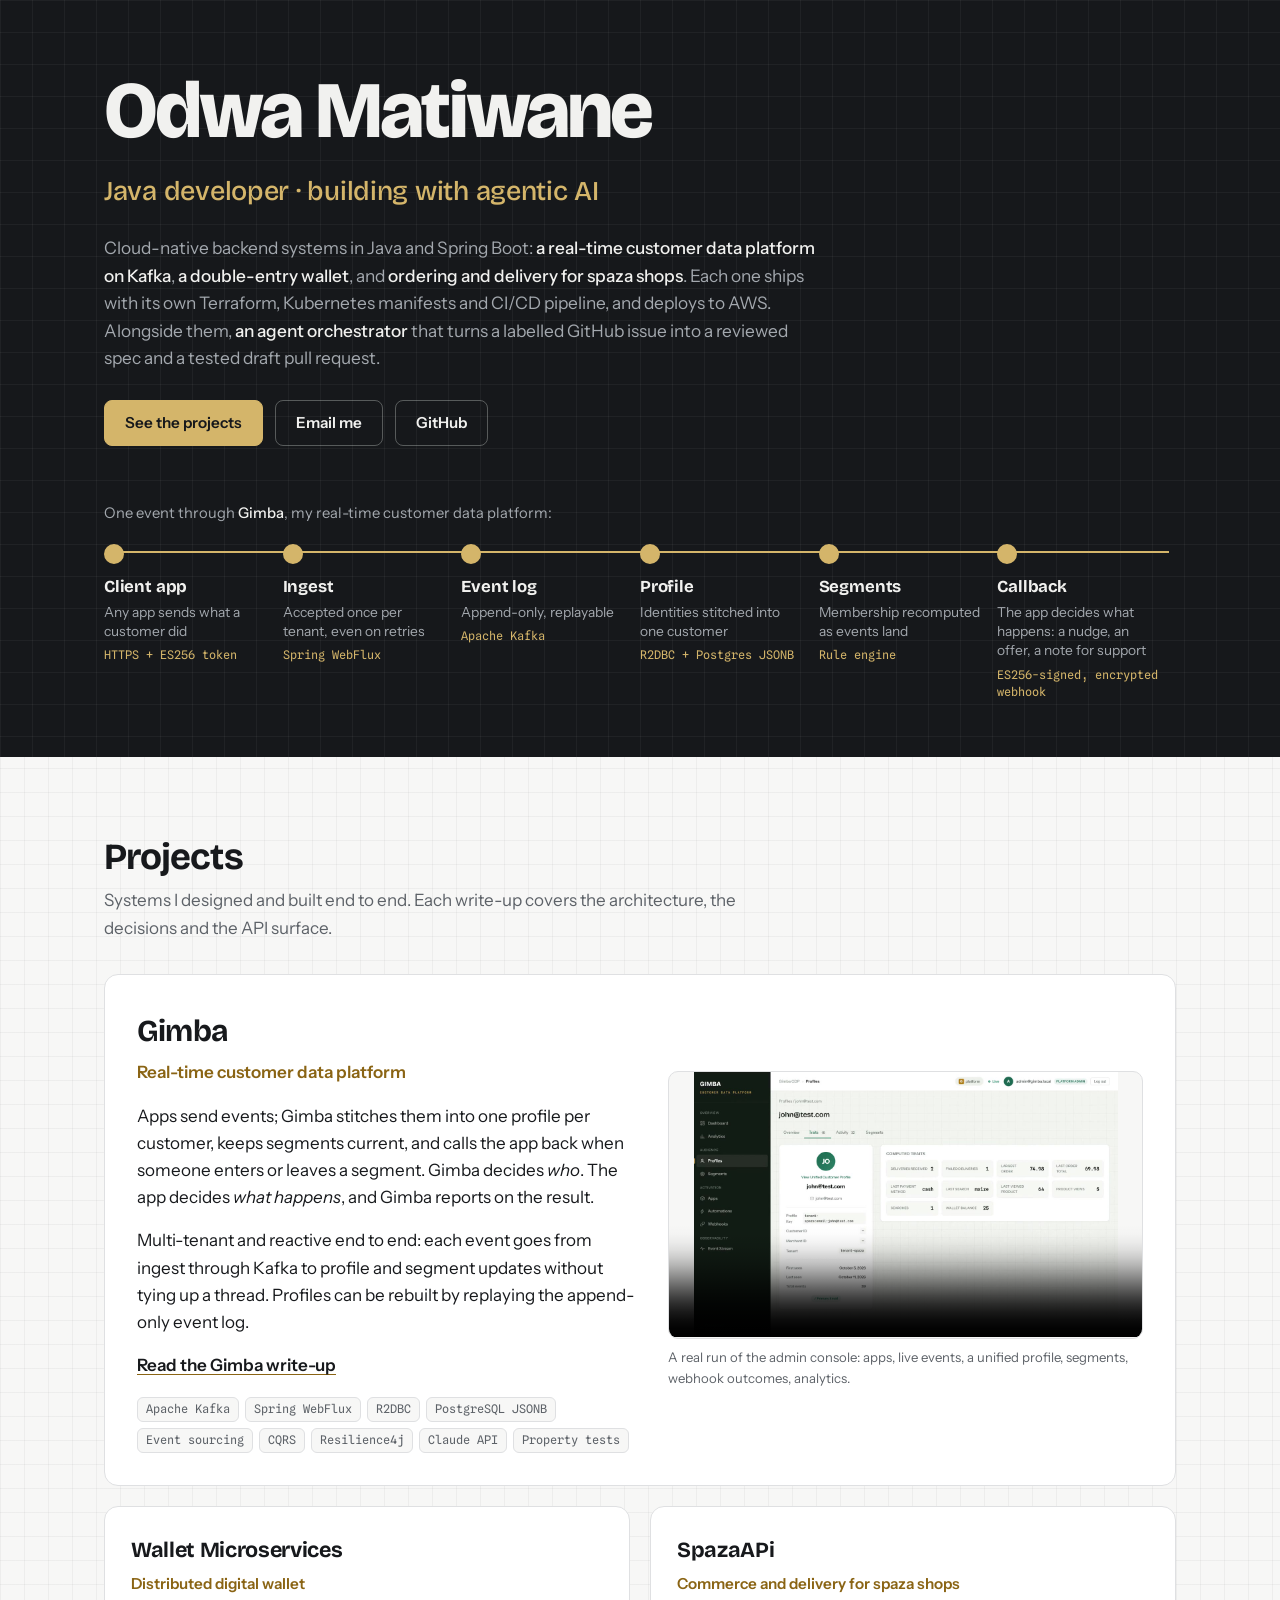
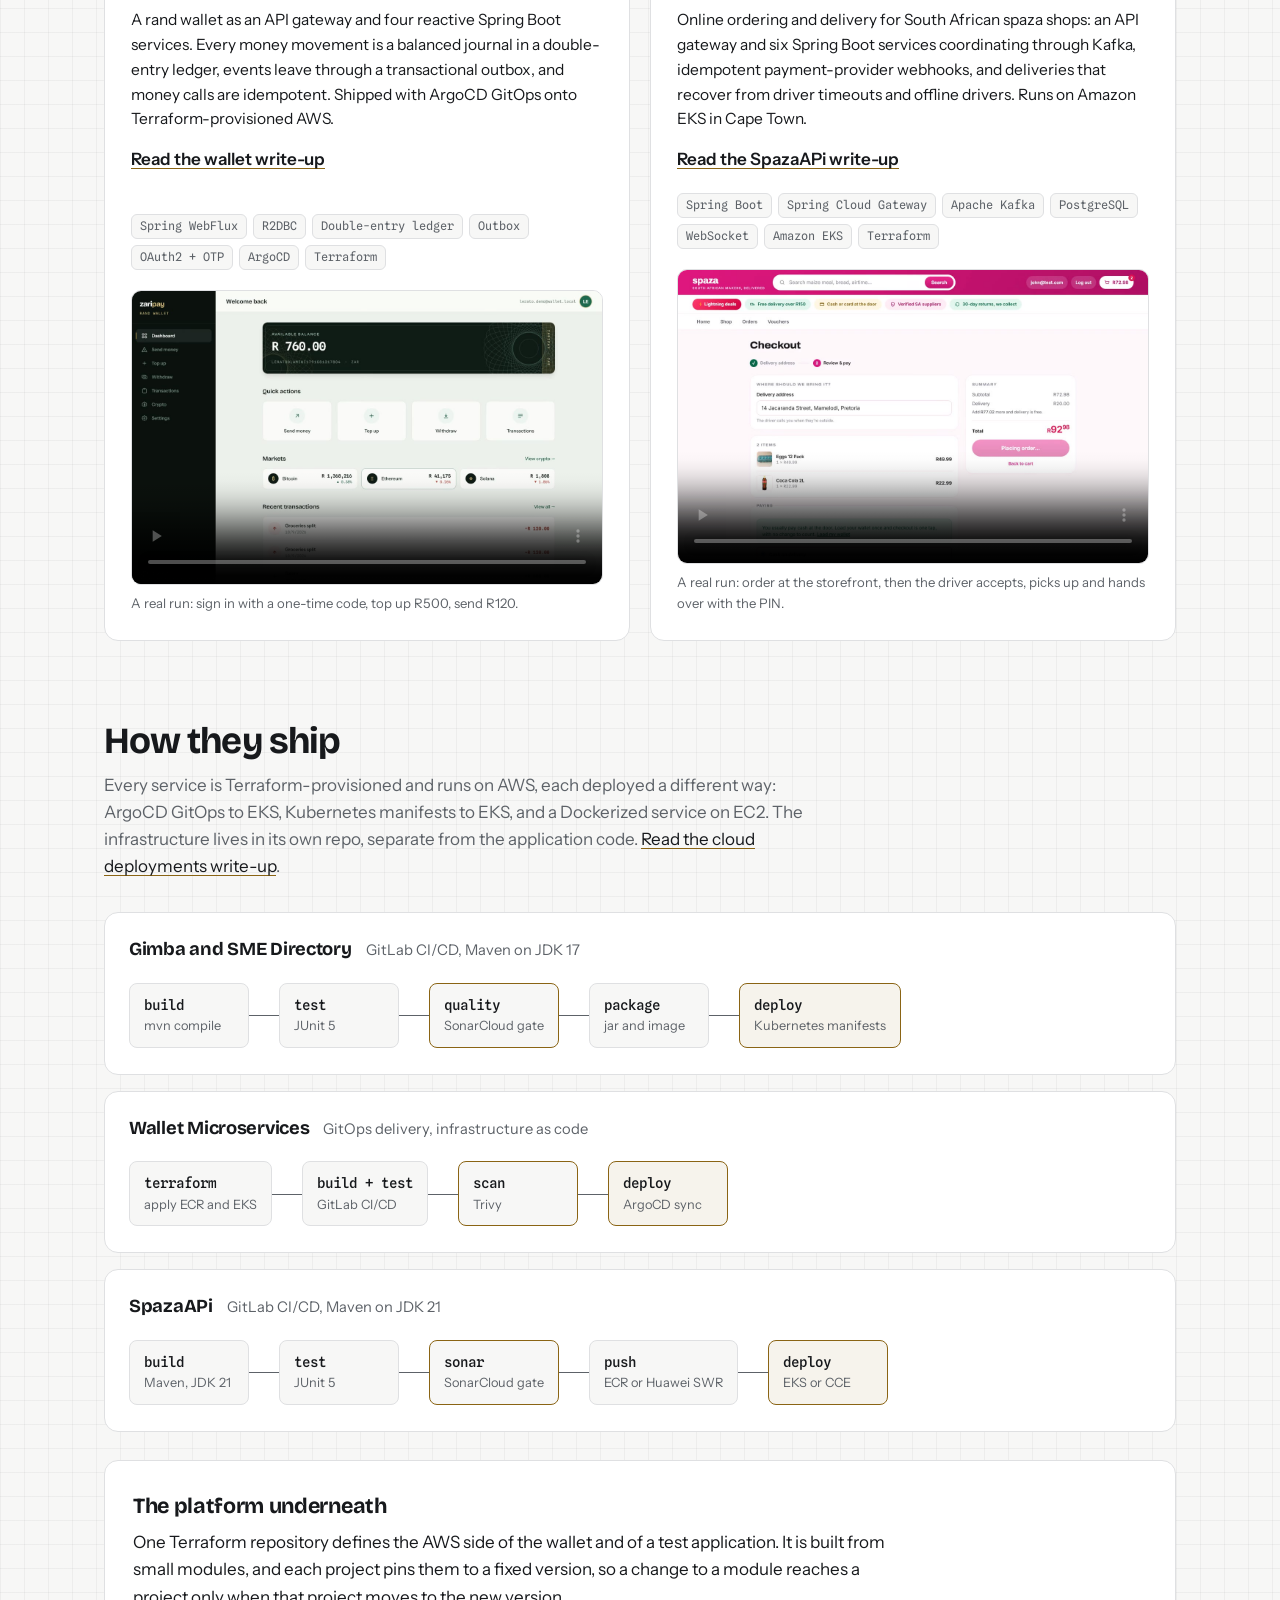
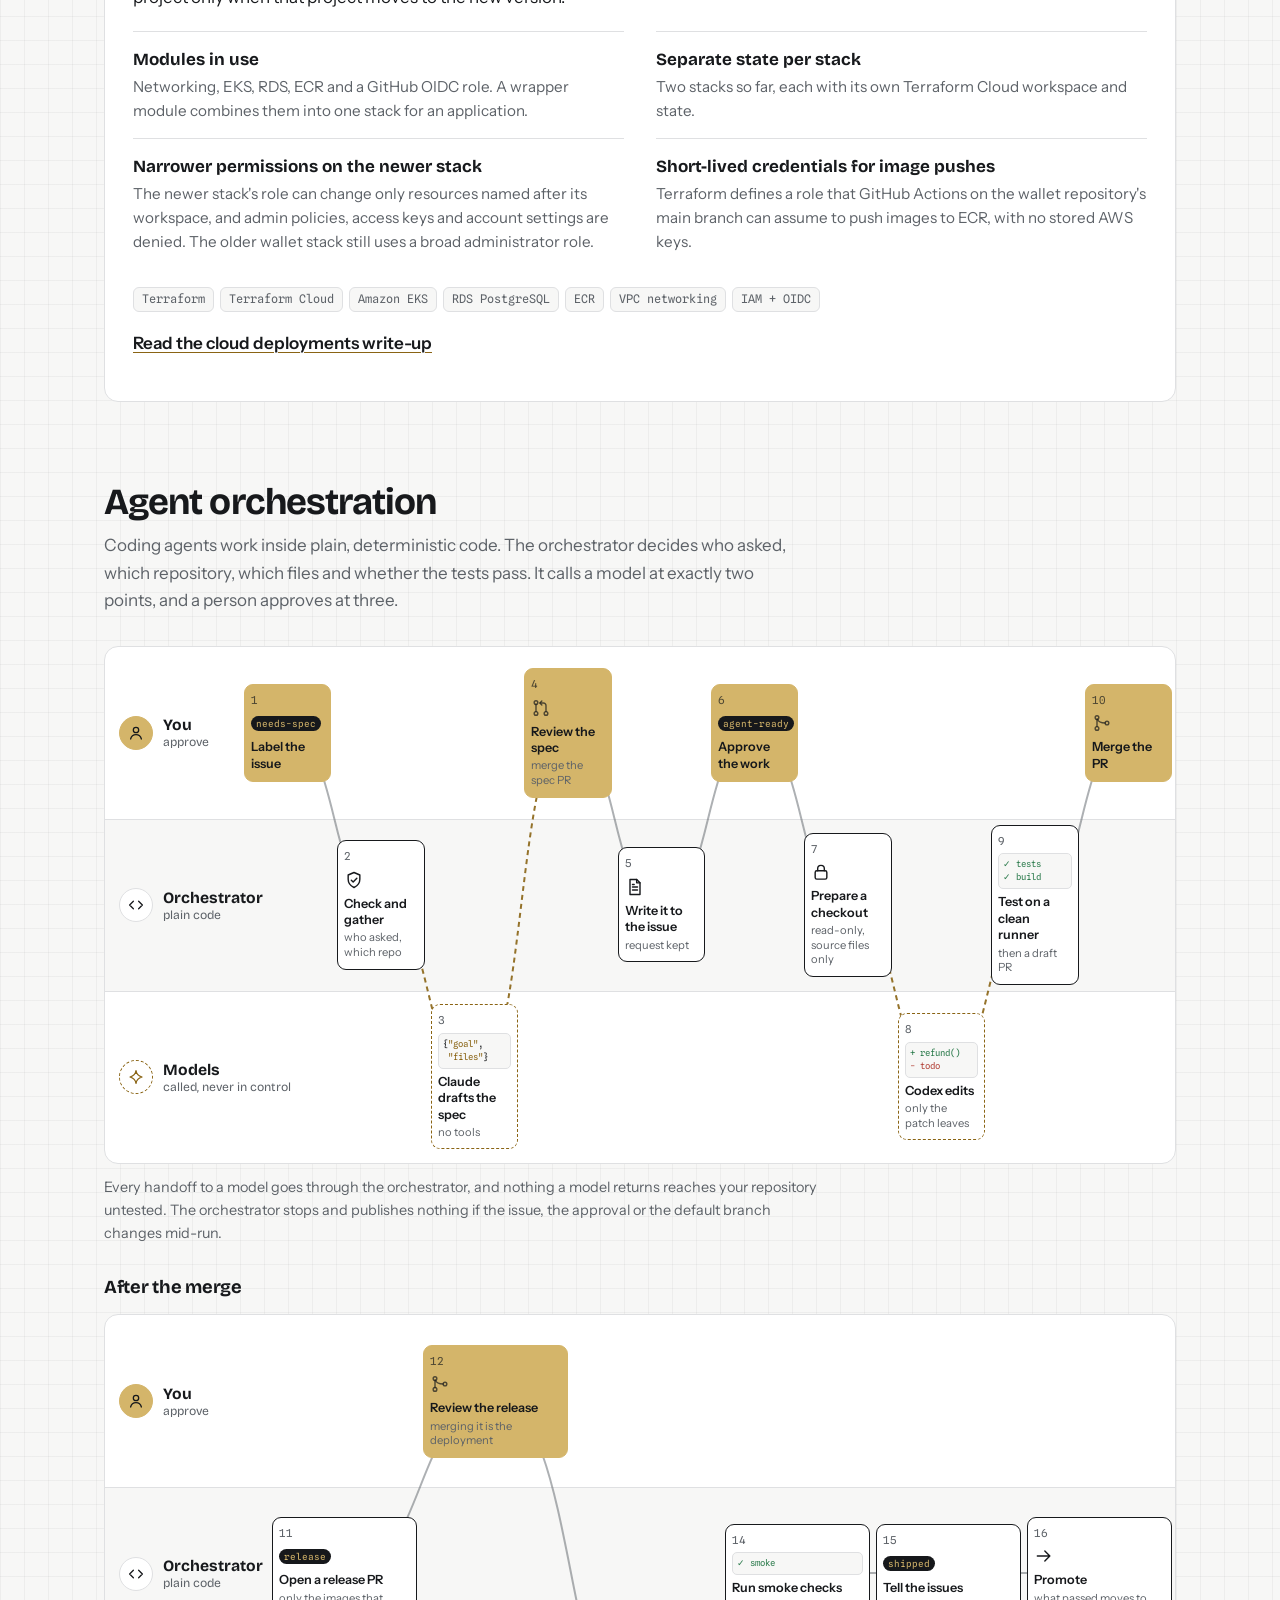
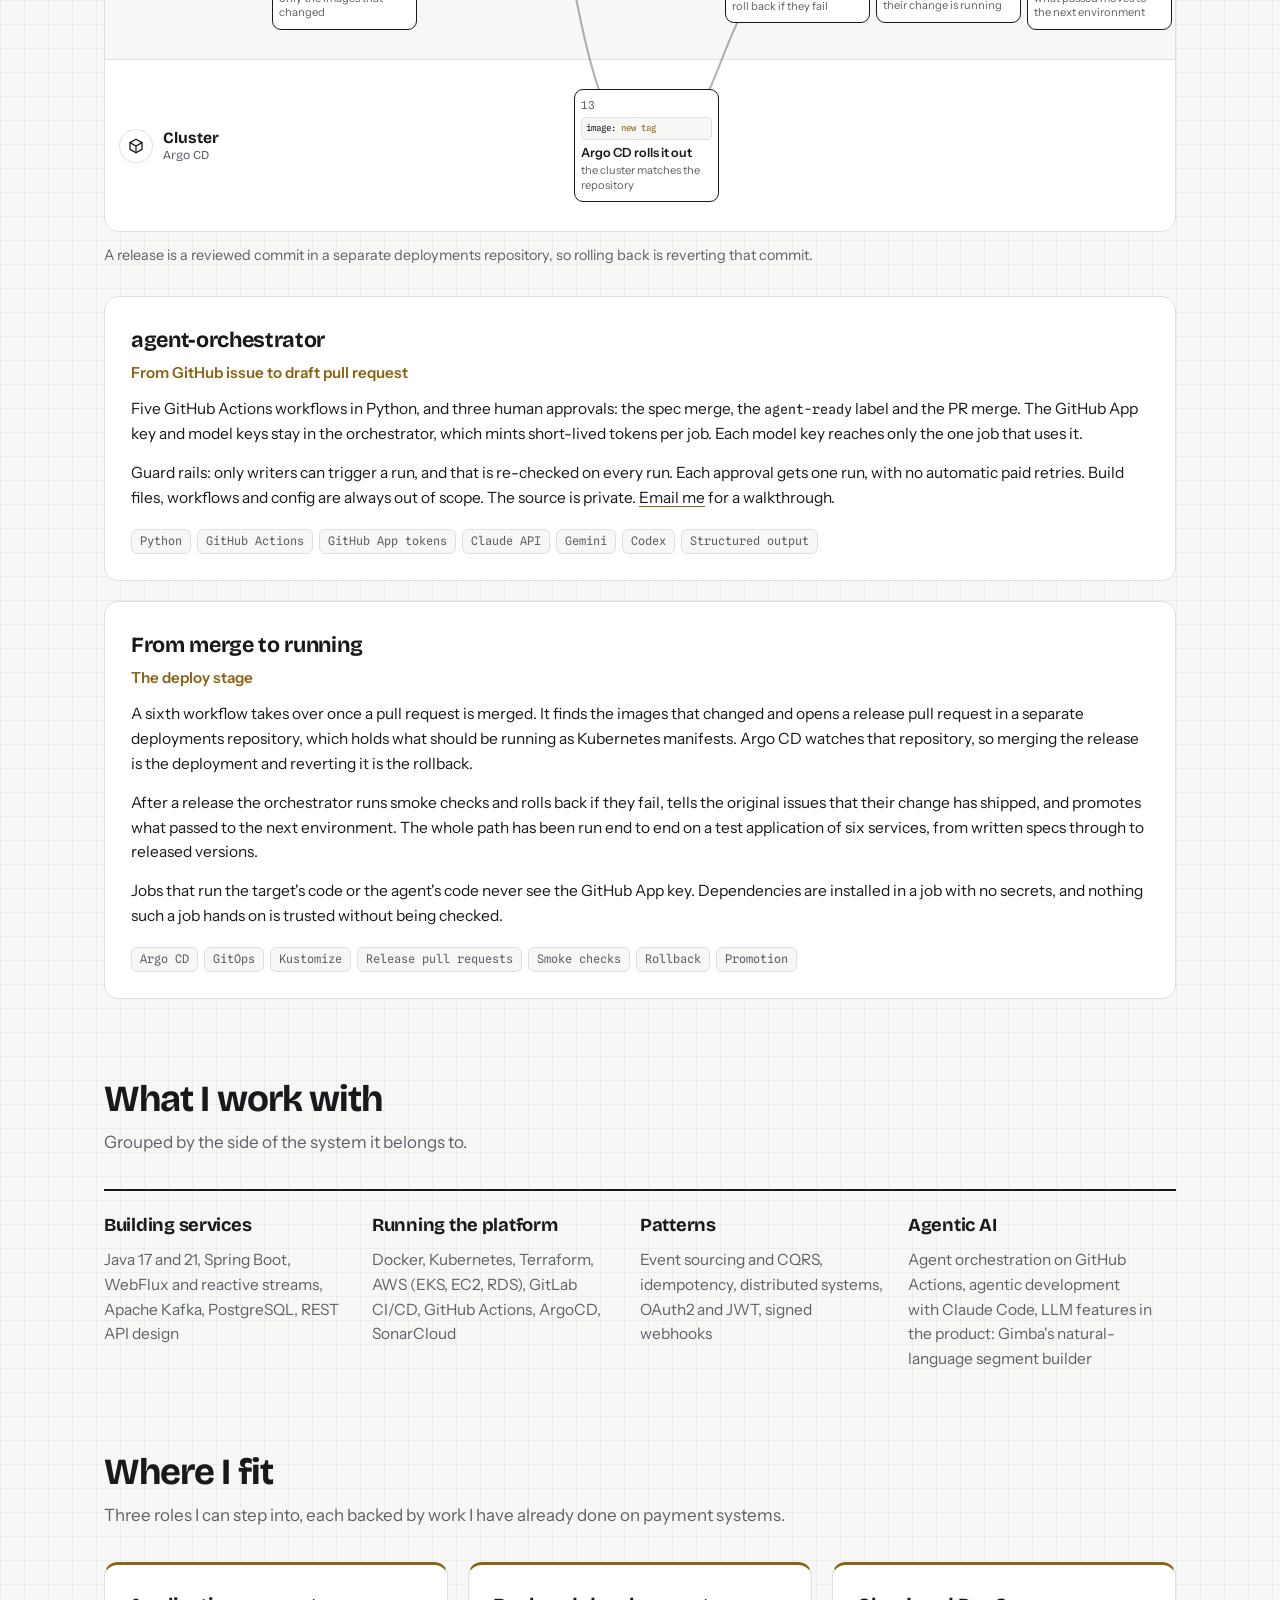
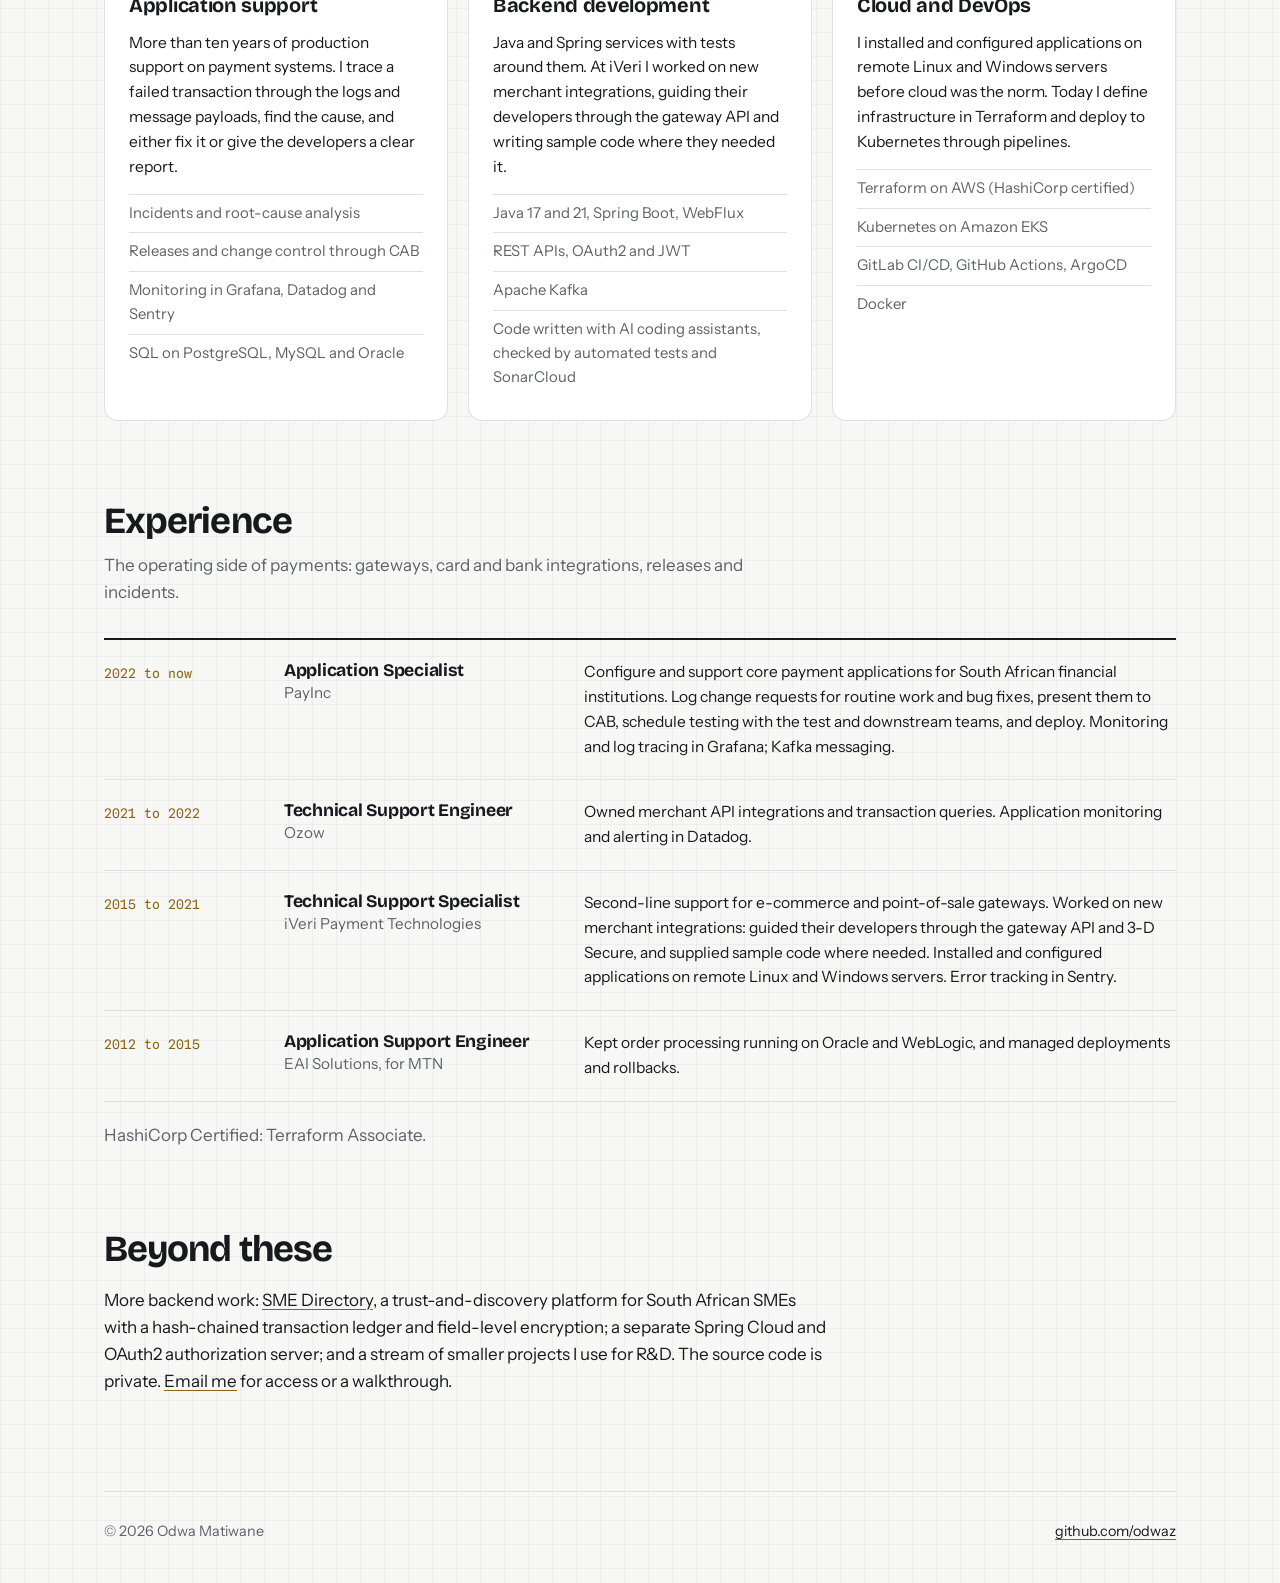
==== commit 48b26bf6: "Landing: platform card states only what the Terraform defines; plainer wording" ====
--- a/index.html
+++ b/index.html
@@ -486,15 +486,15 @@
 
   <article class="platform-card">
     <h3>The platform underneath</h3>
-    <p>One Terraform repository provisions the AWS side of these systems. It is built from small modules that each project picks up at a fixed version, so a change to one project cannot disturb another.</p>
+    <p>One Terraform repository defines the AWS side of the wallet and of a test application. It is built from small modules, and each project pins them to a fixed version, so a change to a module reaches a project only when that project moves to the new version.</p>
     <dl class="points">
-      <div><dt>Reusable modules</dt><dd>Networking, EKS, RDS, ECR, DNS, Kafka, monitoring and pipelines. One wrapper module assembles a complete stack for an application.</dd></div>
-      <div><dt>One stack per project and environment</dt><dd>Each project and environment has its own Terraform Cloud workspace and its own state.</dd></div>
-      <div><dt>Least-privilege access</dt><dd>Each workspace gets a role that can build and destroy only its own stack. Admin policies, access keys and account settings are always denied.</dd></div>
-      <div><dt>No stored cloud keys in CI</dt><dd>Pipelines push images through a short-lived GitHub OIDC role instead of long-lived credentials.</dd></div>
+      <div><dt>Modules in use</dt><dd>Networking, EKS, RDS, ECR and a GitHub OIDC role. A wrapper module combines them into one stack for an application.</dd></div>
+      <div><dt>Separate state per stack</dt><dd>Two stacks so far, each with its own Terraform Cloud workspace and state.</dd></div>
+      <div><dt>Narrower permissions on the newer stack</dt><dd>The newer stack's role can change only resources named after its workspace, and admin policies, access keys and account settings are denied. The older wallet stack still uses a broad administrator role.</dd></div>
+      <div><dt>Short-lived credentials for image pushes</dt><dd>Terraform defines a role that GitHub Actions on the wallet repository's main branch can assume to push images to ECR, with no stored AWS keys.</dd></div>
     </dl>
     <ul class="stack">
-      <li>Terraform</li><li>Terraform Cloud</li><li>Amazon EKS</li><li>RDS PostgreSQL</li><li>ECR</li><li>VPC networking</li><li>IAM + OIDC</li><li>Route 53</li>
+      <li>Terraform</li><li>Terraform Cloud</li><li>Amazon EKS</li><li>RDS PostgreSQL</li><li>ECR</li><li>VPC networking</li><li>IAM + OIDC</li>
     </ul>
     <p class="links" style="margin-top:18px"><a class="readmore" href="https://odwaz.github.io/platform/">Read the cloud deployments write-up</a></p>
   </article>
@@ -603,12 +603,12 @@
         <li>Java 17 and 21, Spring Boot, WebFlux</li>
         <li>REST APIs, OAuth2 and JWT</li>
         <li>Apache Kafka</li>
-        <li>AI-assisted development with automated tests and quality gates</li>
+        <li>Code written with AI coding assistants, checked by automated tests and SonarCloud</li>
       </ul>
     </article>
     <article class="role-card">
       <h3>Cloud and DevOps</h3>
-      <p>I installed and configured applications on remote Linux and Windows servers before cloud was the norm. I do the same job today with Terraform, Kubernetes and pipelines.</p>
+      <p>I installed and configured applications on remote Linux and Windows servers before cloud was the norm. Today I define infrastructure in Terraform and deploy to Kubernetes through pipelines.</p>
       <ul>
         <li>Terraform on AWS (HashiCorp certified)</li>
         <li>Kubernetes on Amazon EKS</li>
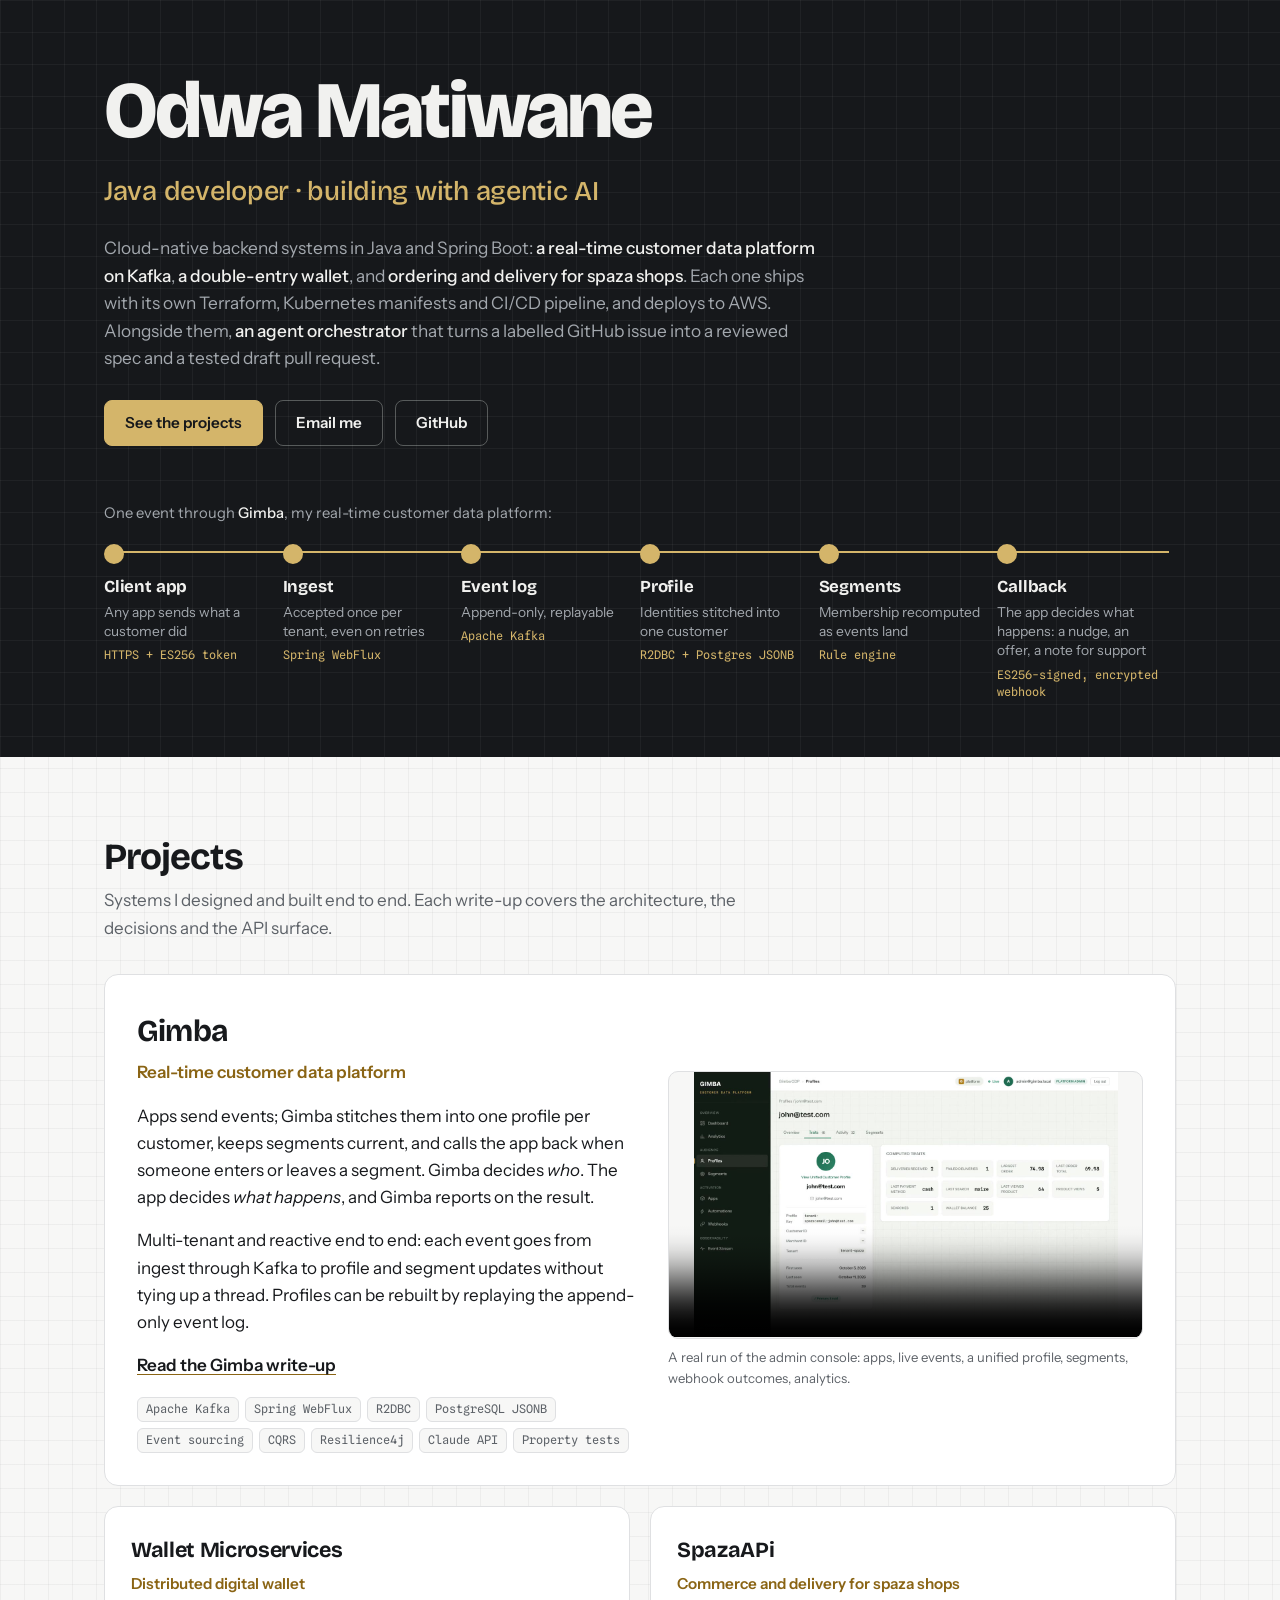
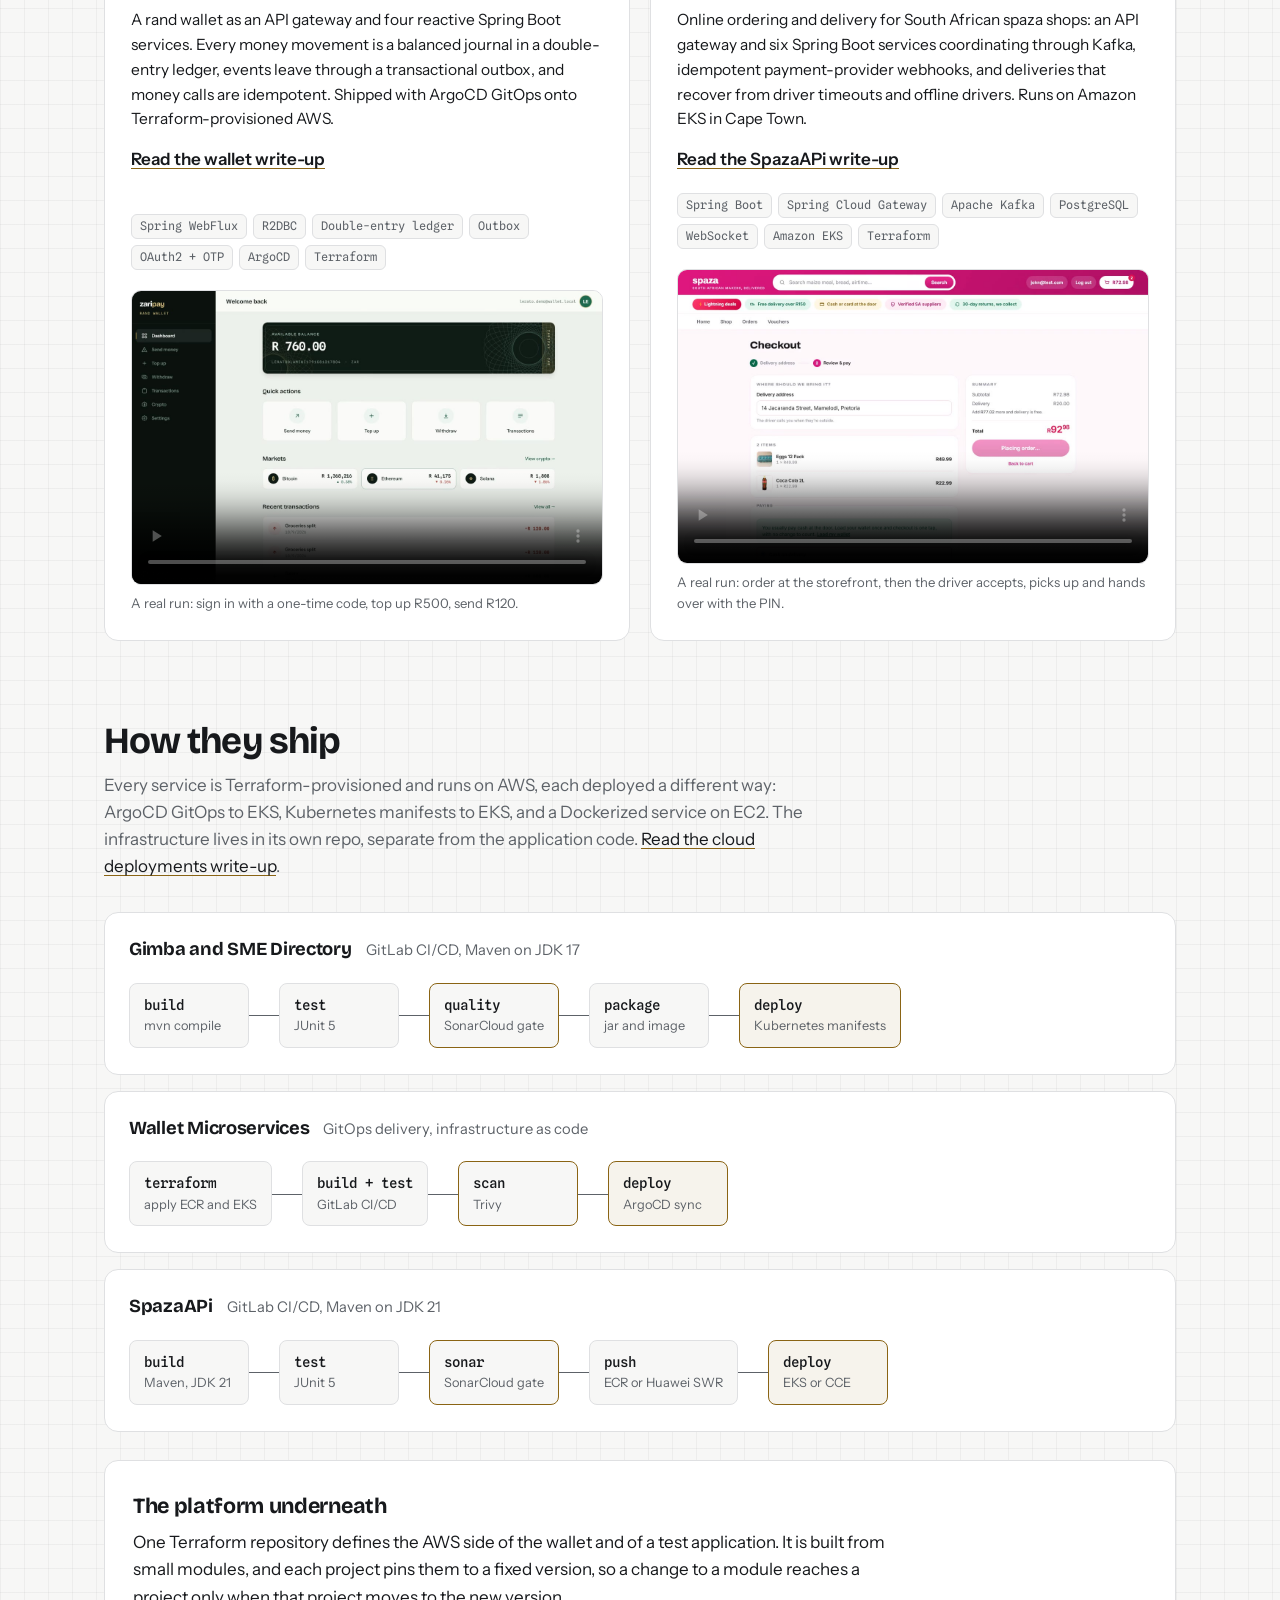
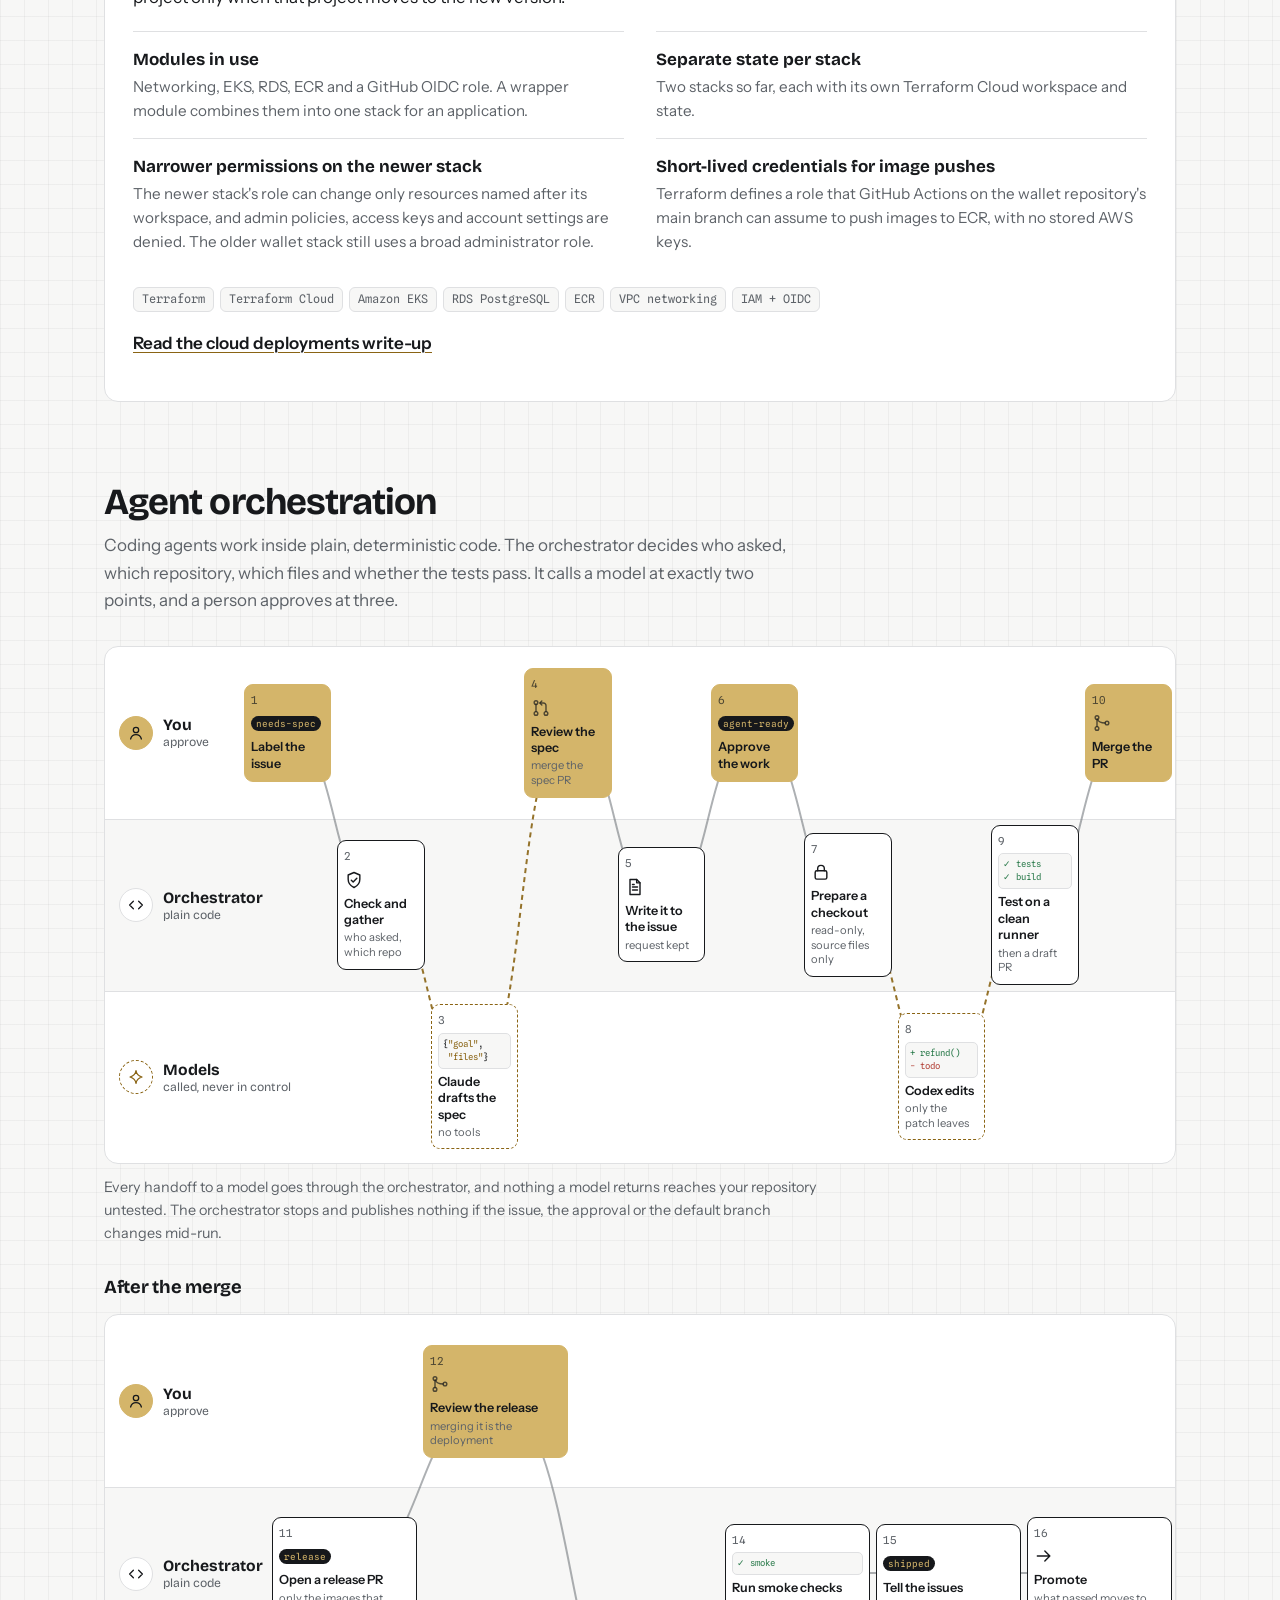
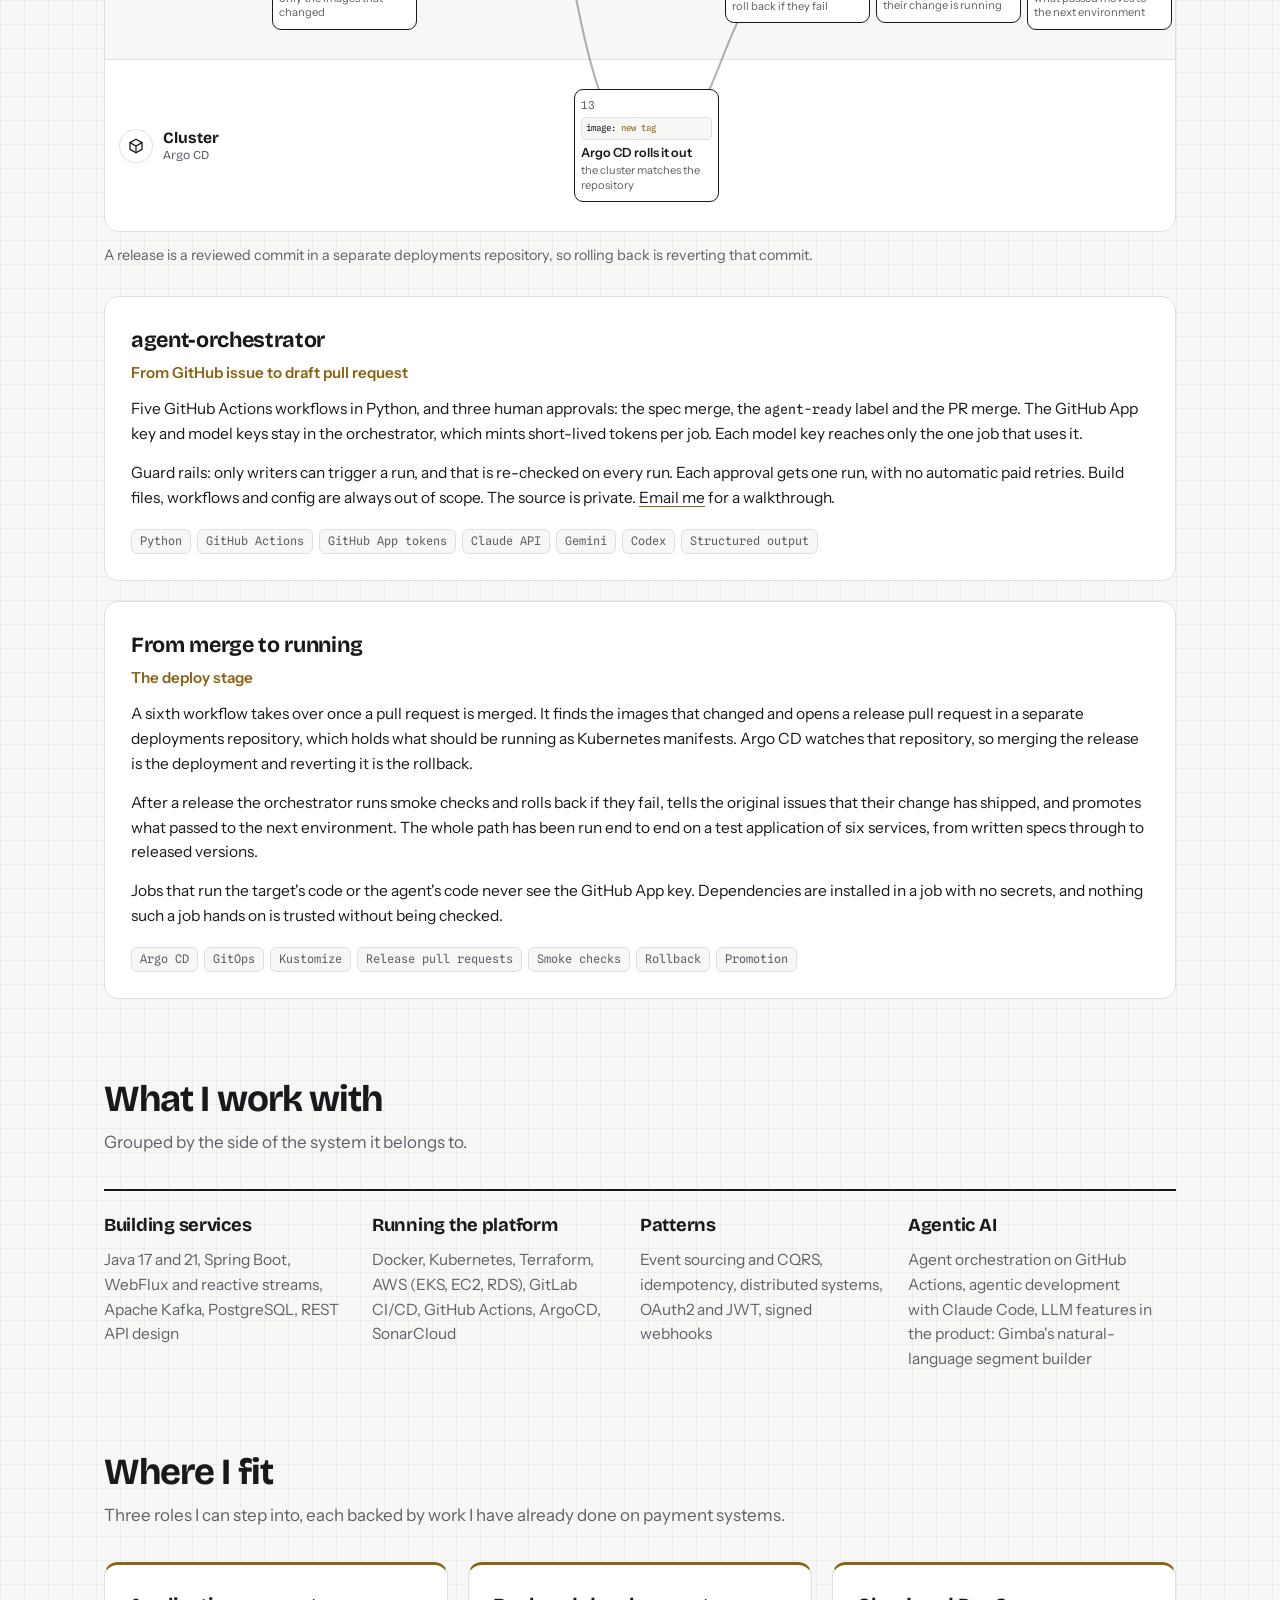
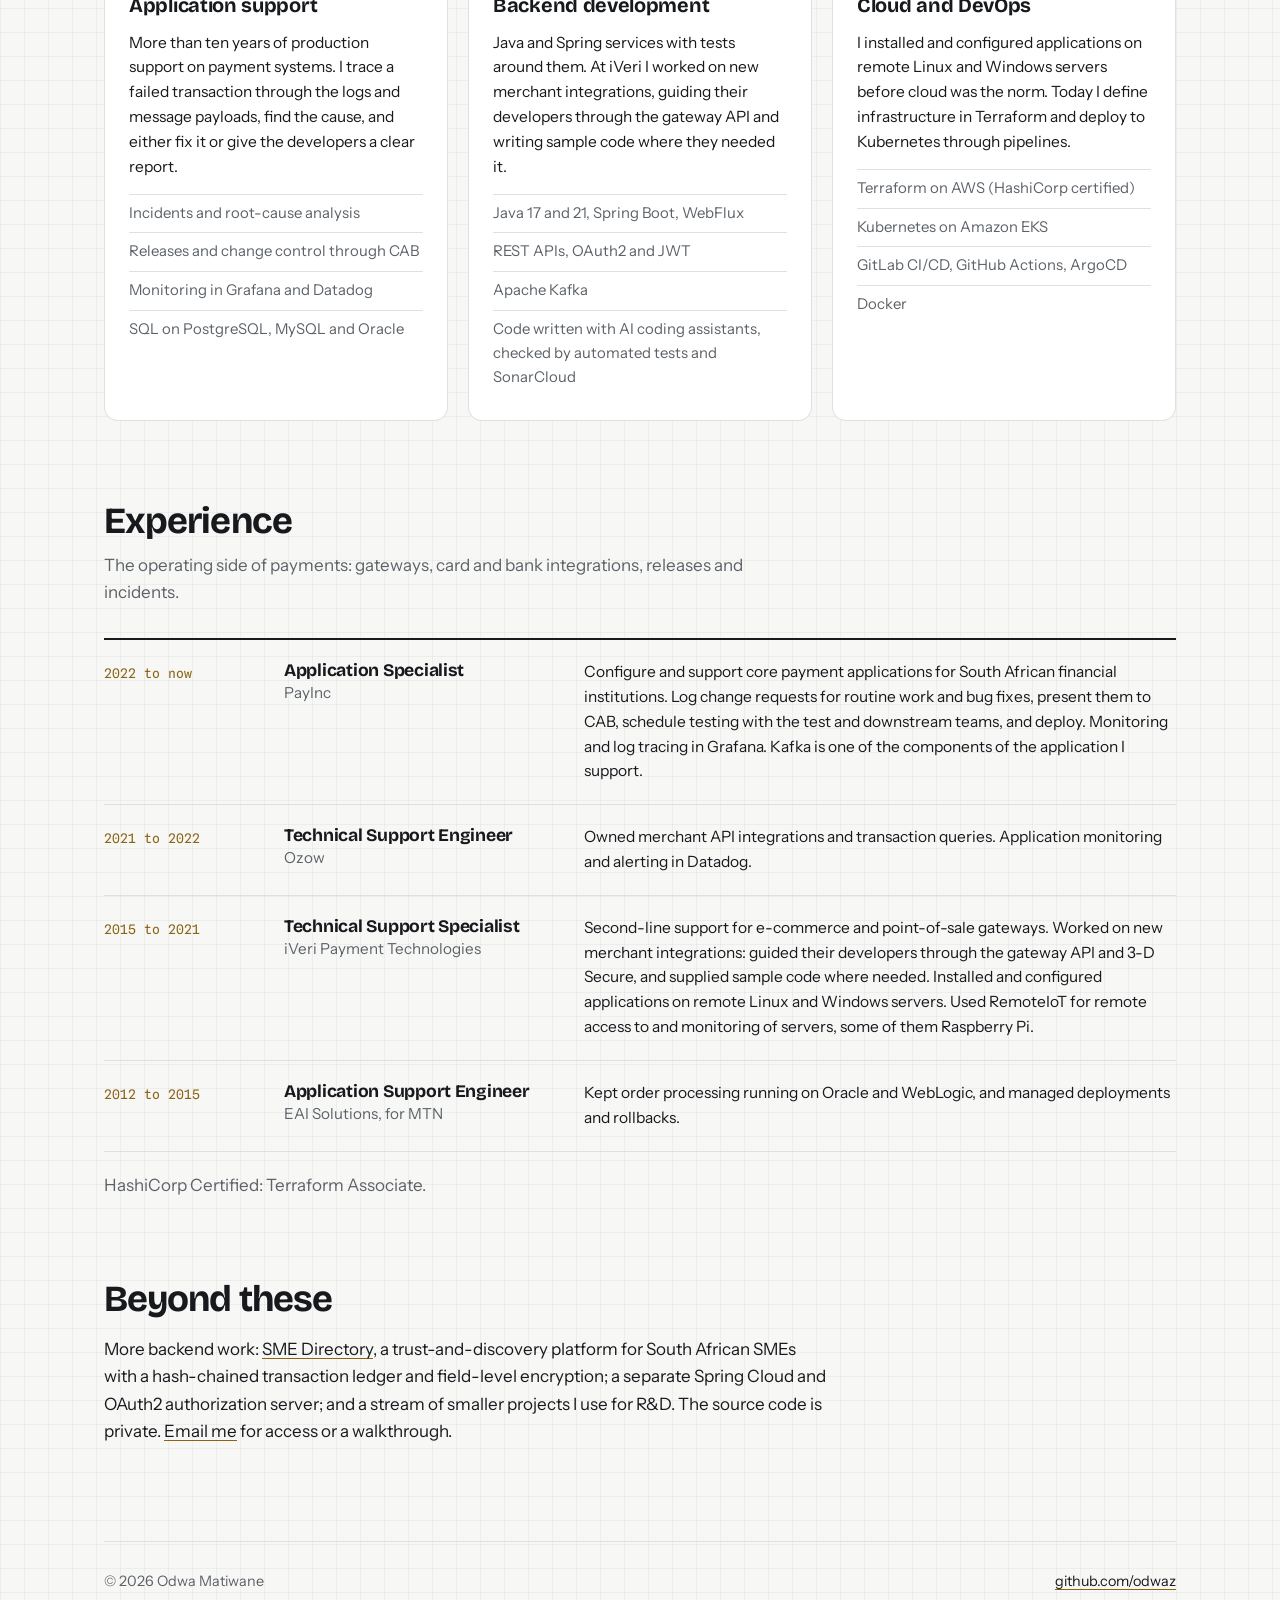
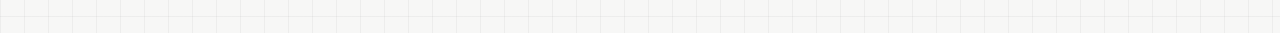
==== commit 1ee0018d: "Experience: remove Sentry; RemoteIoT at iVeri; Kafka is a component of the supported application" ====
--- a/index.html
+++ b/index.html
@@ -592,7 +592,7 @@
       <ul>
         <li>Incidents and root-cause analysis</li>
         <li>Releases and change control through CAB</li>
-        <li>Monitoring in Grafana, Datadog and Sentry</li>
+        <li>Monitoring in Grafana and Datadog</li>
         <li>SQL on PostgreSQL, MySQL and Oracle</li>
       </ul>
     </article>
@@ -626,7 +626,7 @@
     <li>
       <span class="when">2022 to now</span>
       <h3>Application Specialist <span>PayInc</span></h3>
-      <p>Configure and support core payment applications for South African financial institutions. Log change requests for routine work and bug fixes, present them to CAB, schedule testing with the test and downstream teams, and deploy. Monitoring and log tracing in Grafana; Kafka messaging.</p>
+      <p>Configure and support core payment applications for South African financial institutions. Log change requests for routine work and bug fixes, present them to CAB, schedule testing with the test and downstream teams, and deploy. Monitoring and log tracing in Grafana. Kafka is one of the components of the application I support.</p>
     </li>
     <li>
       <span class="when">2021 to 2022</span>
@@ -636,7 +636,7 @@
     <li>
       <span class="when">2015 to 2021</span>
       <h3>Technical Support Specialist <span>iVeri Payment Technologies</span></h3>
-      <p>Second-line support for e-commerce and point-of-sale gateways. Worked on new merchant integrations: guided their developers through the gateway API and 3-D Secure, and supplied sample code where needed. Installed and configured applications on remote Linux and Windows servers. Error tracking in Sentry.</p>
+      <p>Second-line support for e-commerce and point-of-sale gateways. Worked on new merchant integrations: guided their developers through the gateway API and 3-D Secure, and supplied sample code where needed. Installed and configured applications on remote Linux and Windows servers. Used RemoteIoT for remote access to and monitoring of servers, some of them Raspberry Pi.</p>
     </li>
     <li>
       <span class="when">2012 to 2015</span>
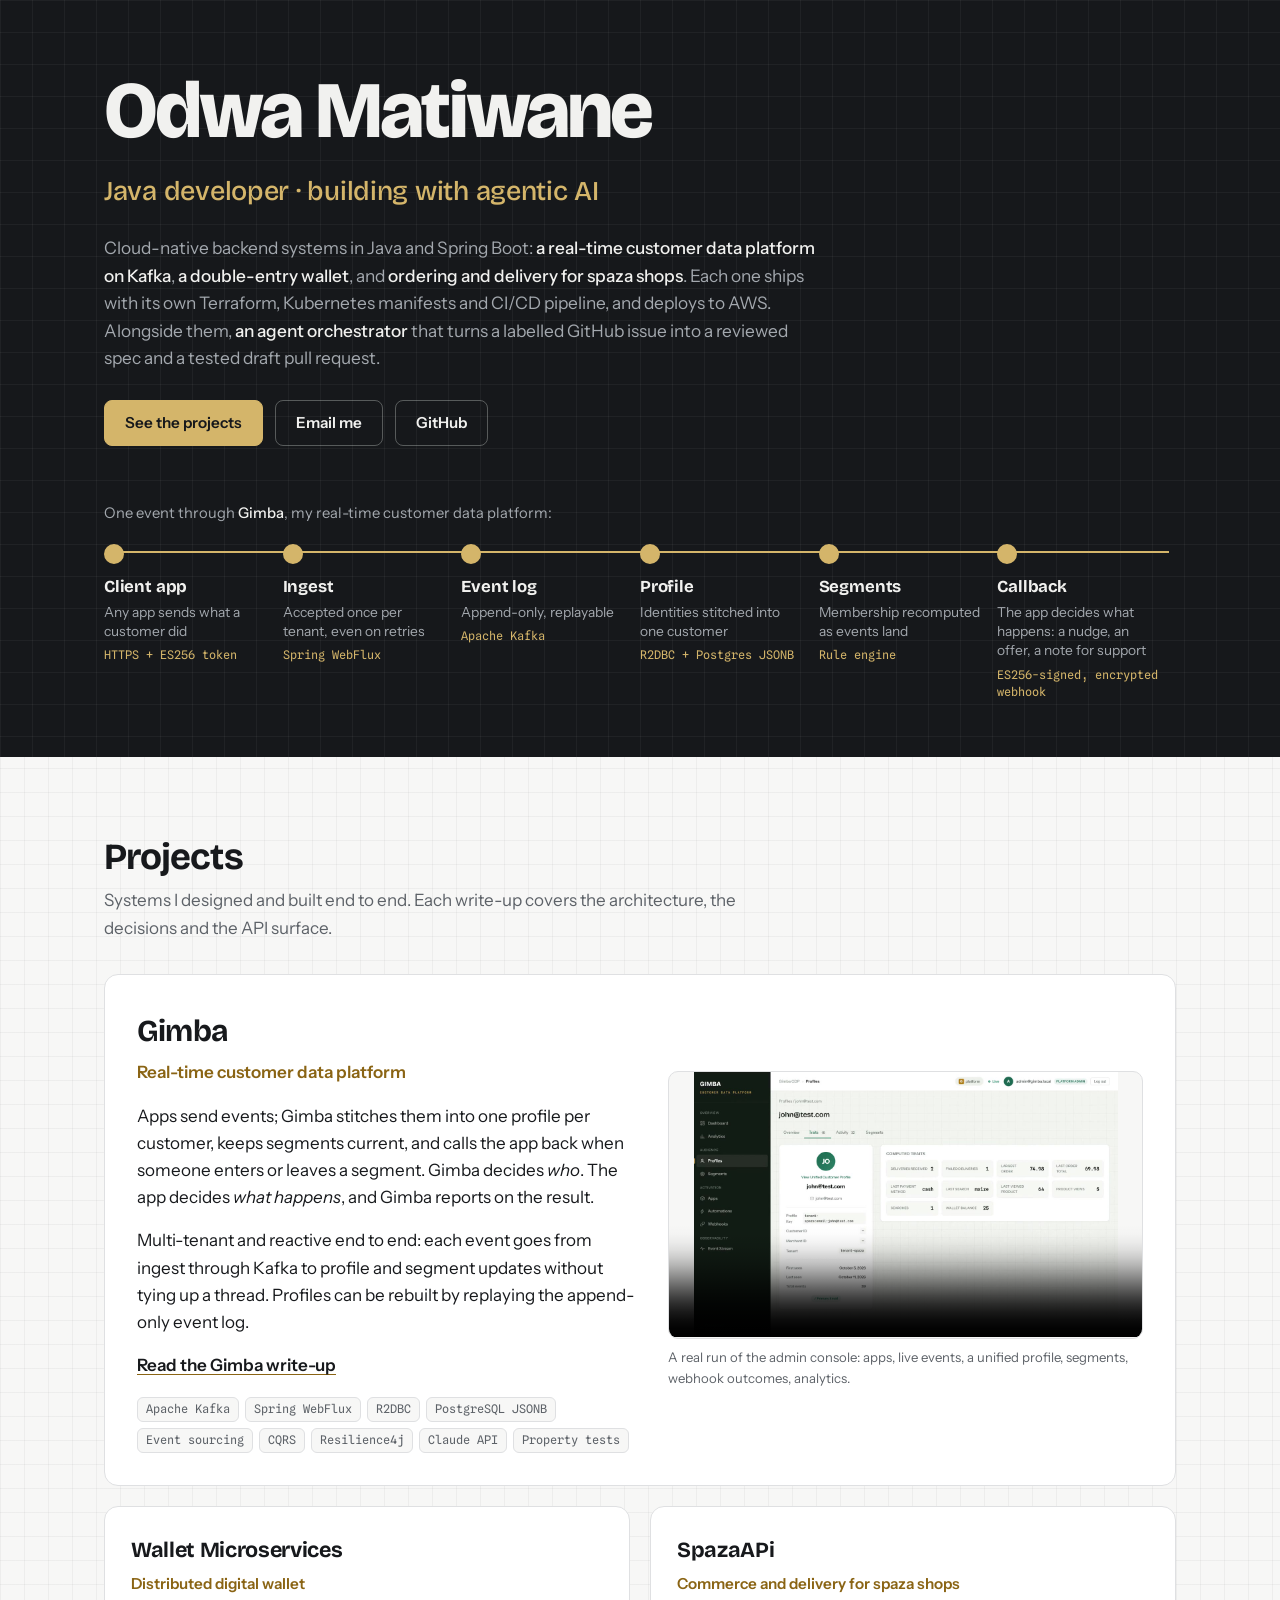
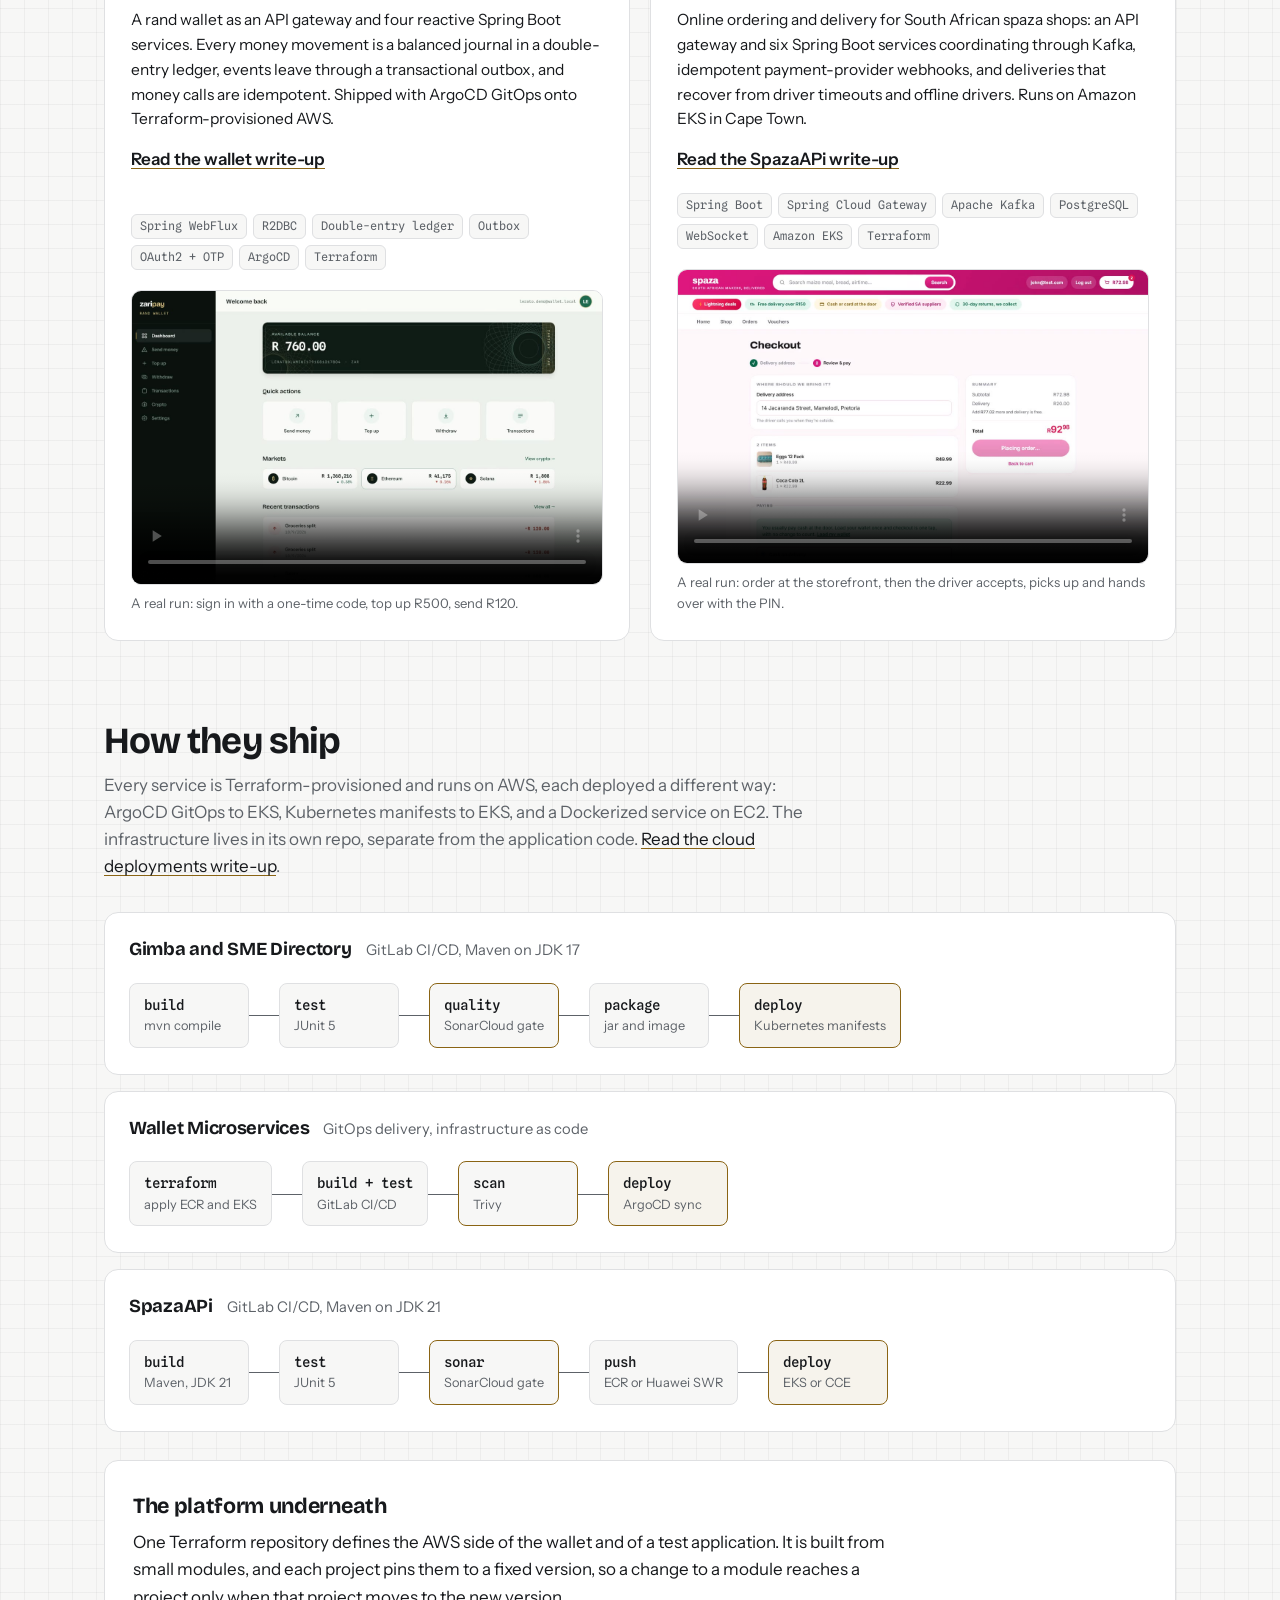
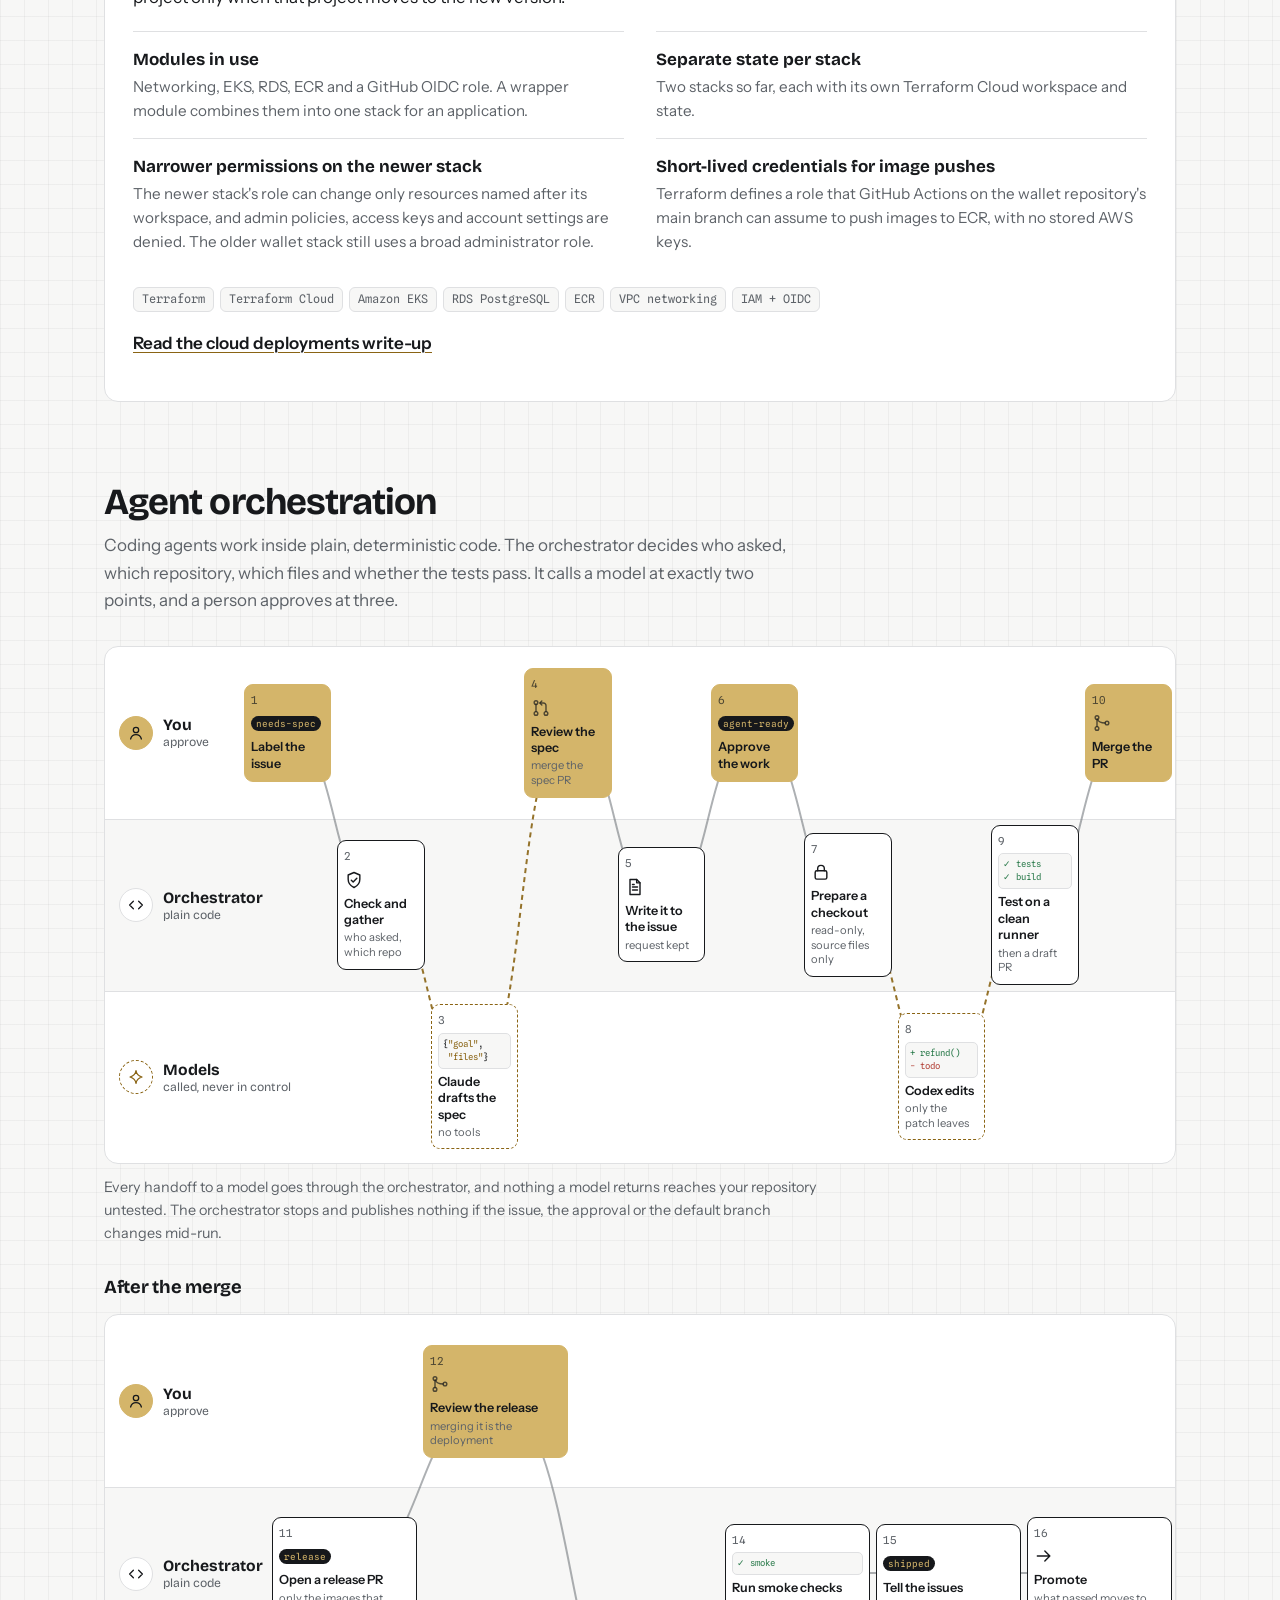
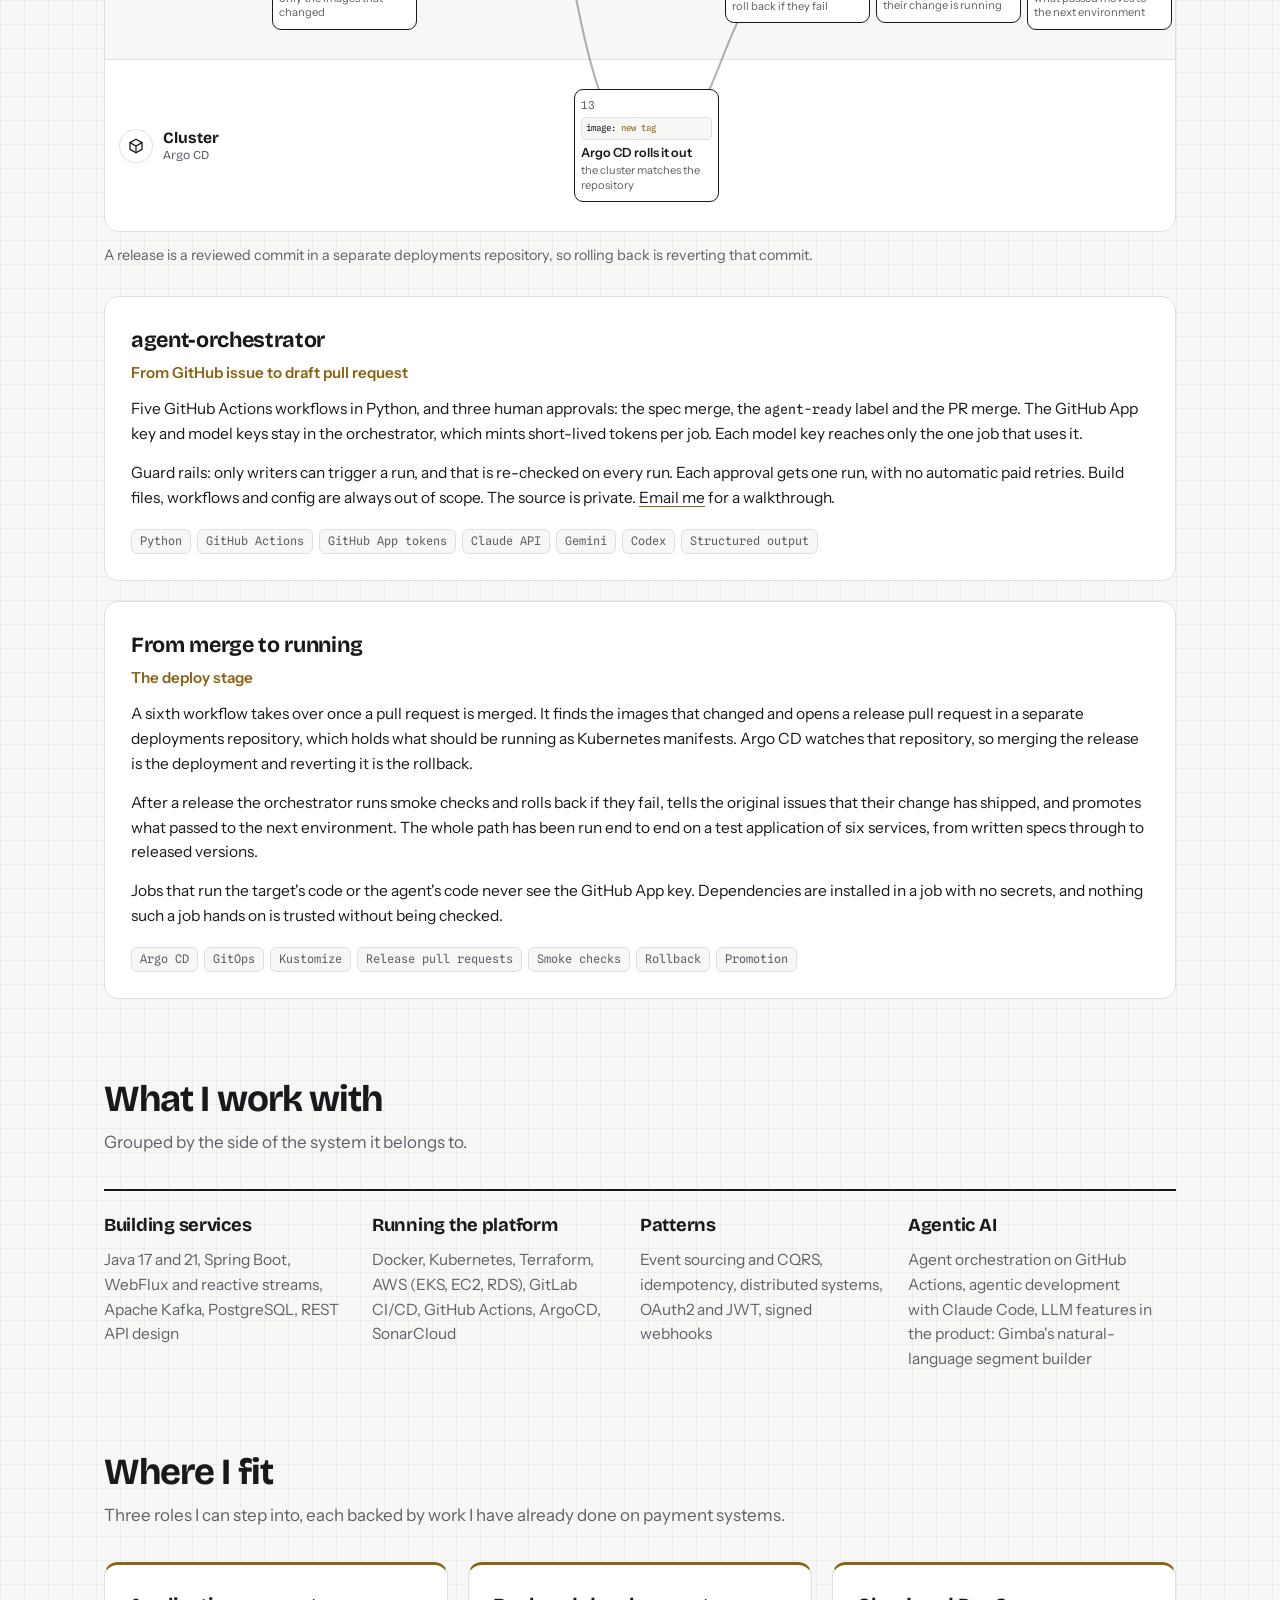
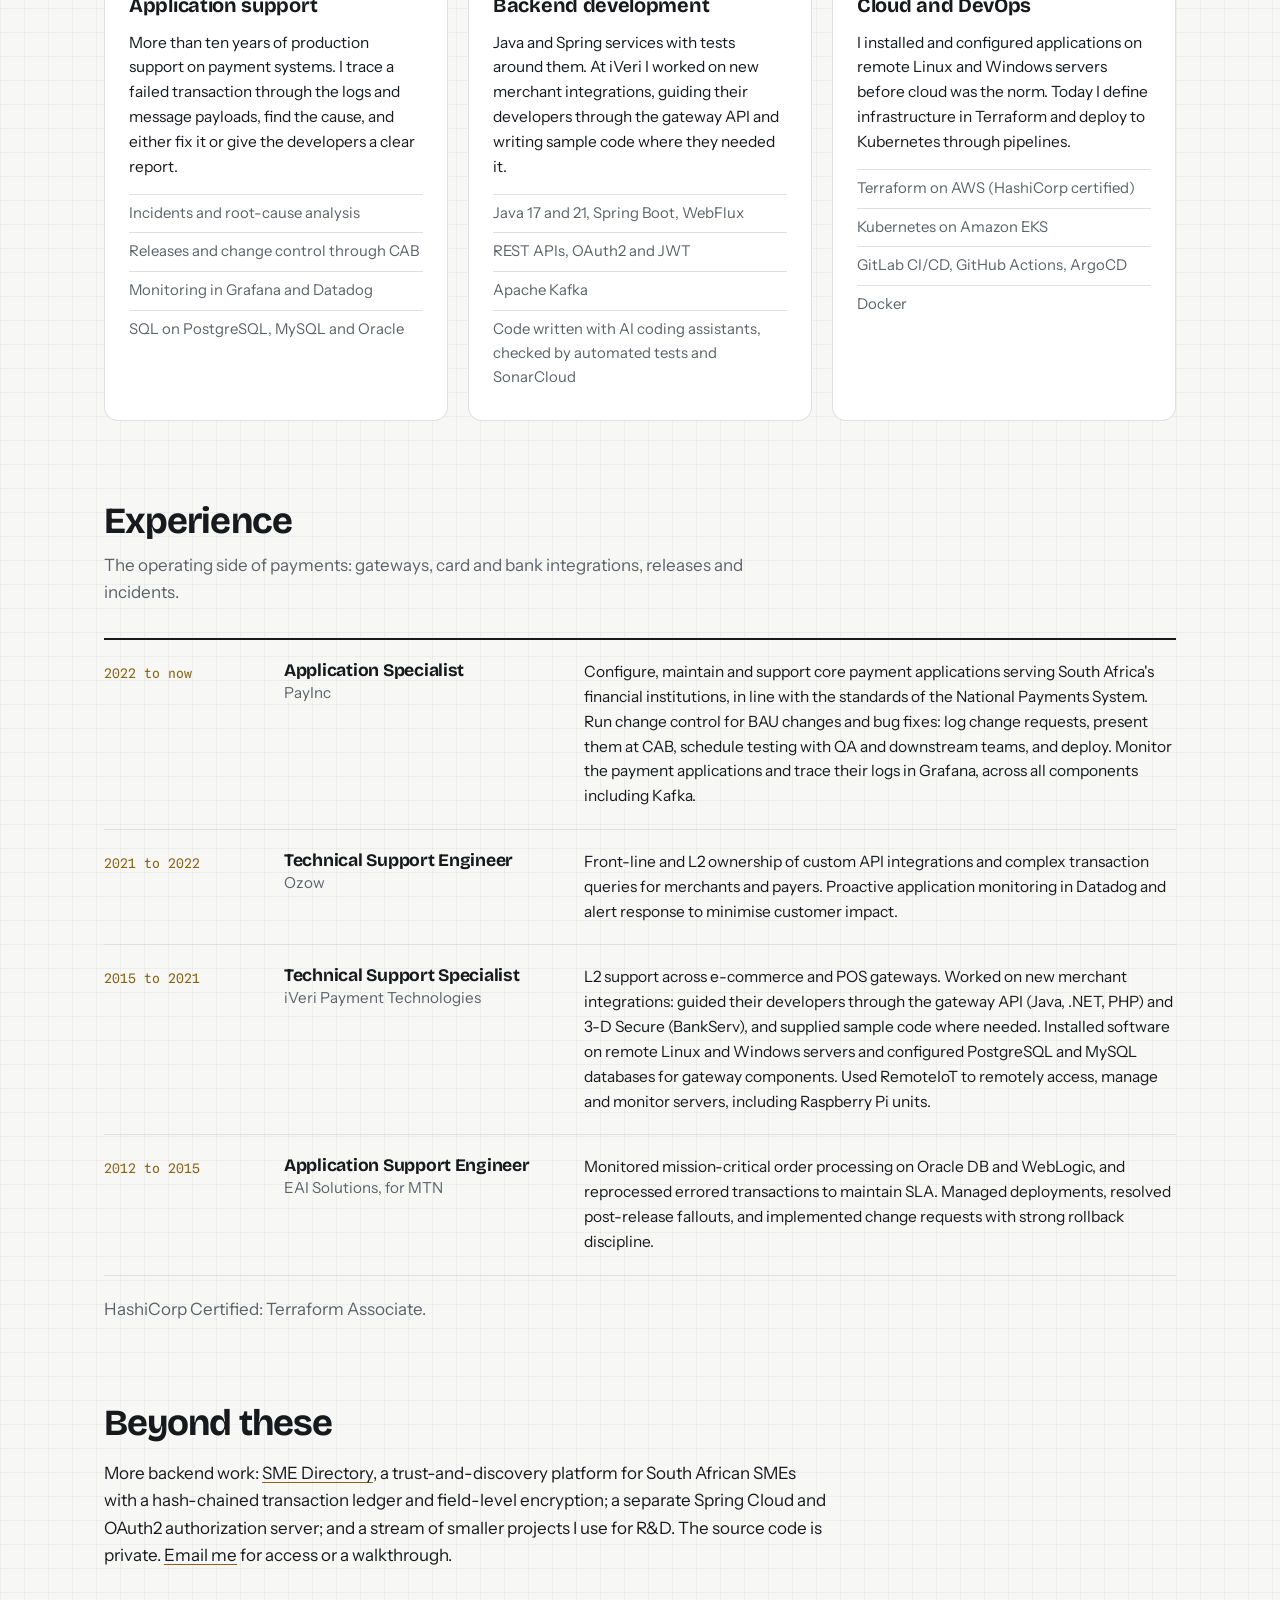
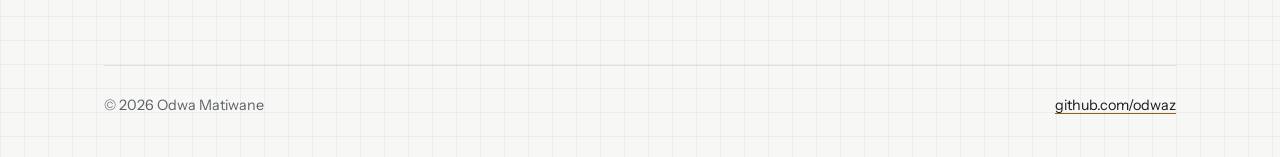
==== commit 05ca39cd: "Experience: entries written from the CV; clearer Grafana/Kafka and RemoteIoT lines" ====
--- a/index.html
+++ b/index.html
@@ -626,22 +626,22 @@
     <li>
       <span class="when">2022 to now</span>
       <h3>Application Specialist <span>PayInc</span></h3>
-      <p>Configure and support core payment applications for South African financial institutions. Log change requests for routine work and bug fixes, present them to CAB, schedule testing with the test and downstream teams, and deploy. Monitoring and log tracing in Grafana. Kafka is one of the components of the application I support.</p>
+      <p>Configure, maintain and support core payment applications serving South Africa's financial institutions, in line with the standards of the National Payments System. Run change control for BAU changes and bug fixes: log change requests, present them at CAB, schedule testing with QA and downstream teams, and deploy. Monitor the payment applications and trace their logs in Grafana, across all components including Kafka.</p>
     </li>
     <li>
       <span class="when">2021 to 2022</span>
       <h3>Technical Support Engineer <span>Ozow</span></h3>
-      <p>Owned merchant API integrations and transaction queries. Application monitoring and alerting in Datadog.</p>
+      <p>Front-line and L2 ownership of custom API integrations and complex transaction queries for merchants and payers. Proactive application monitoring in Datadog and alert response to minimise customer impact.</p>
     </li>
     <li>
       <span class="when">2015 to 2021</span>
       <h3>Technical Support Specialist <span>iVeri Payment Technologies</span></h3>
-      <p>Second-line support for e-commerce and point-of-sale gateways. Worked on new merchant integrations: guided their developers through the gateway API and 3-D Secure, and supplied sample code where needed. Installed and configured applications on remote Linux and Windows servers. Used RemoteIoT for remote access to and monitoring of servers, some of them Raspberry Pi.</p>
+      <p>L2 support across e-commerce and POS gateways. Worked on new merchant integrations: guided their developers through the gateway API (Java, .NET, PHP) and 3-D Secure (BankServ), and supplied sample code where needed. Installed software on remote Linux and Windows servers and configured PostgreSQL and MySQL databases for gateway components. Used RemoteIoT to remotely access, manage and monitor servers, including Raspberry Pi units.</p>
     </li>
     <li>
       <span class="when">2012 to 2015</span>
       <h3>Application Support Engineer <span>EAI Solutions, for MTN</span></h3>
-      <p>Kept order processing running on Oracle and WebLogic, and managed deployments and rollbacks.</p>
+      <p>Monitored mission-critical order processing on Oracle DB and WebLogic, and reprocessed errored transactions to maintain SLA. Managed deployments, resolved post-release fallouts, and implemented change requests with strong rollback discipline.</p>
     </li>
   </ol>
   <p class="cert">HashiCorp Certified: Terraform Associate.</p>
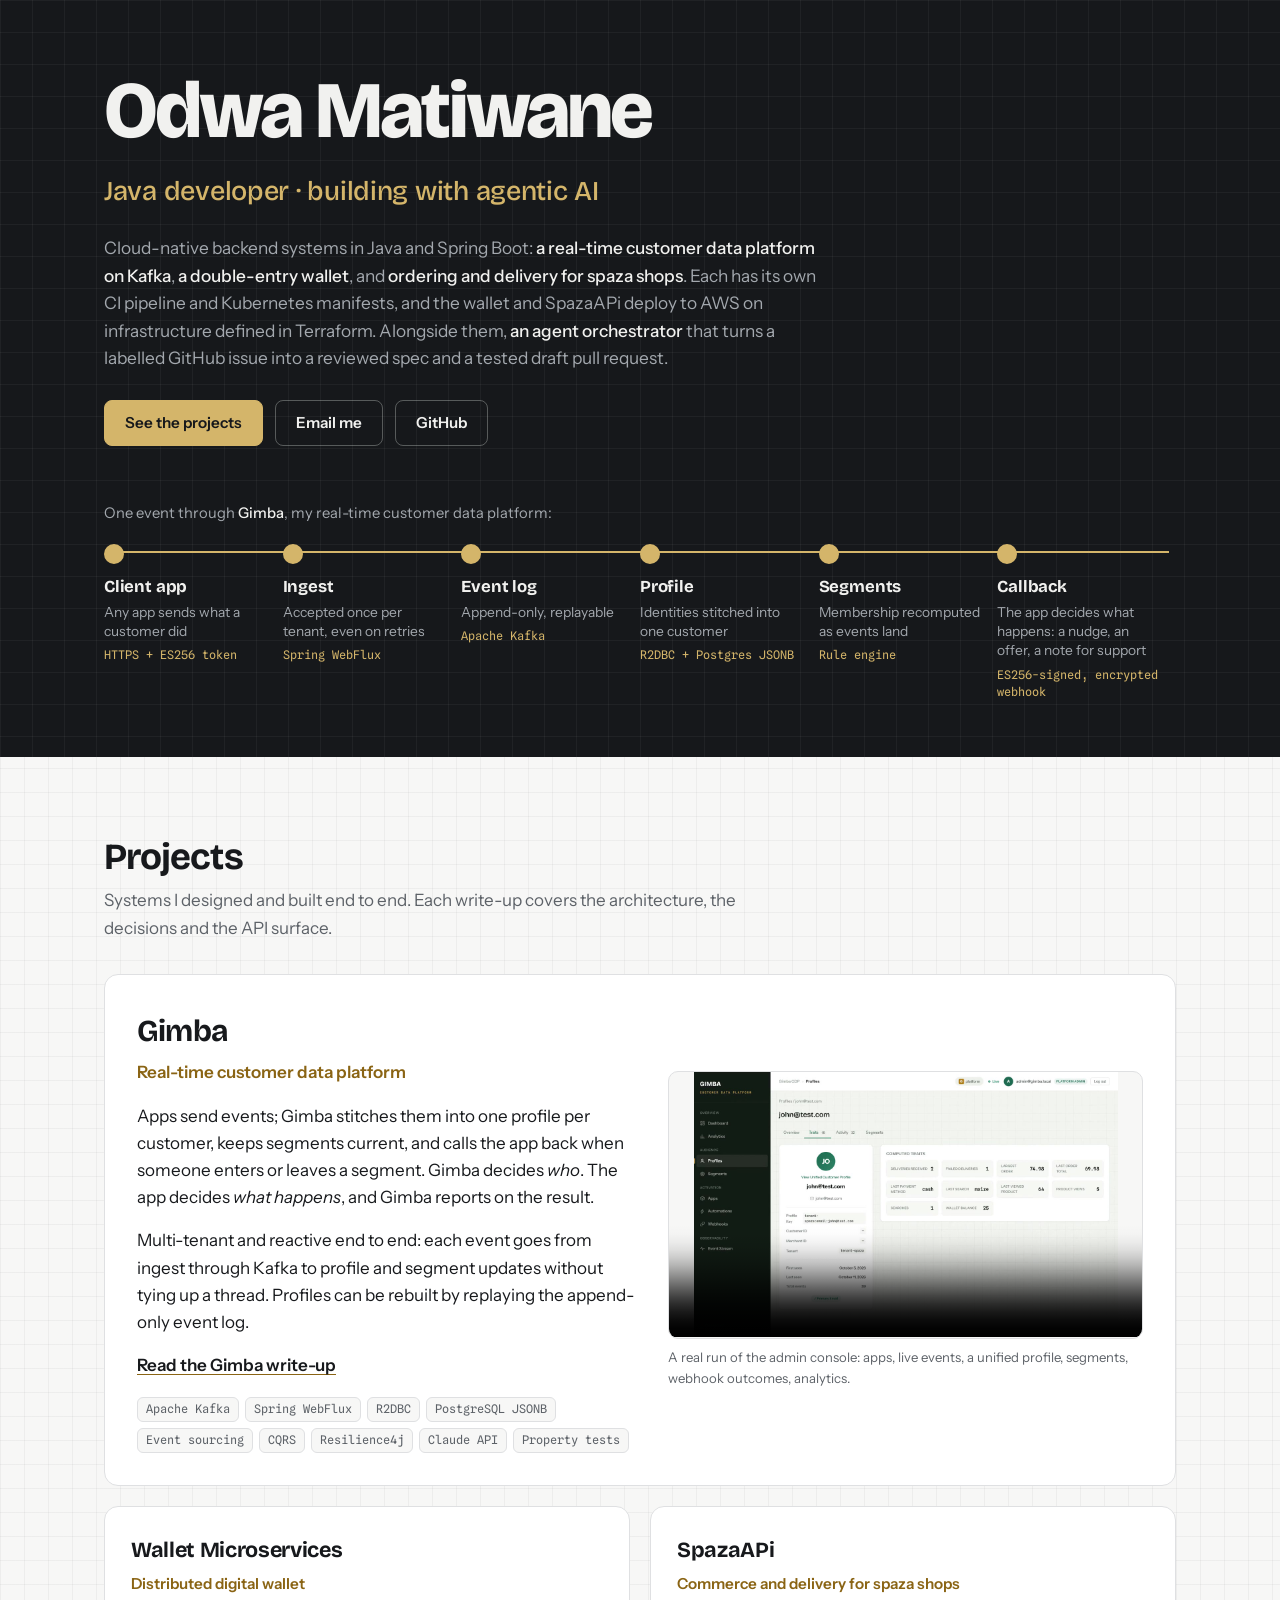
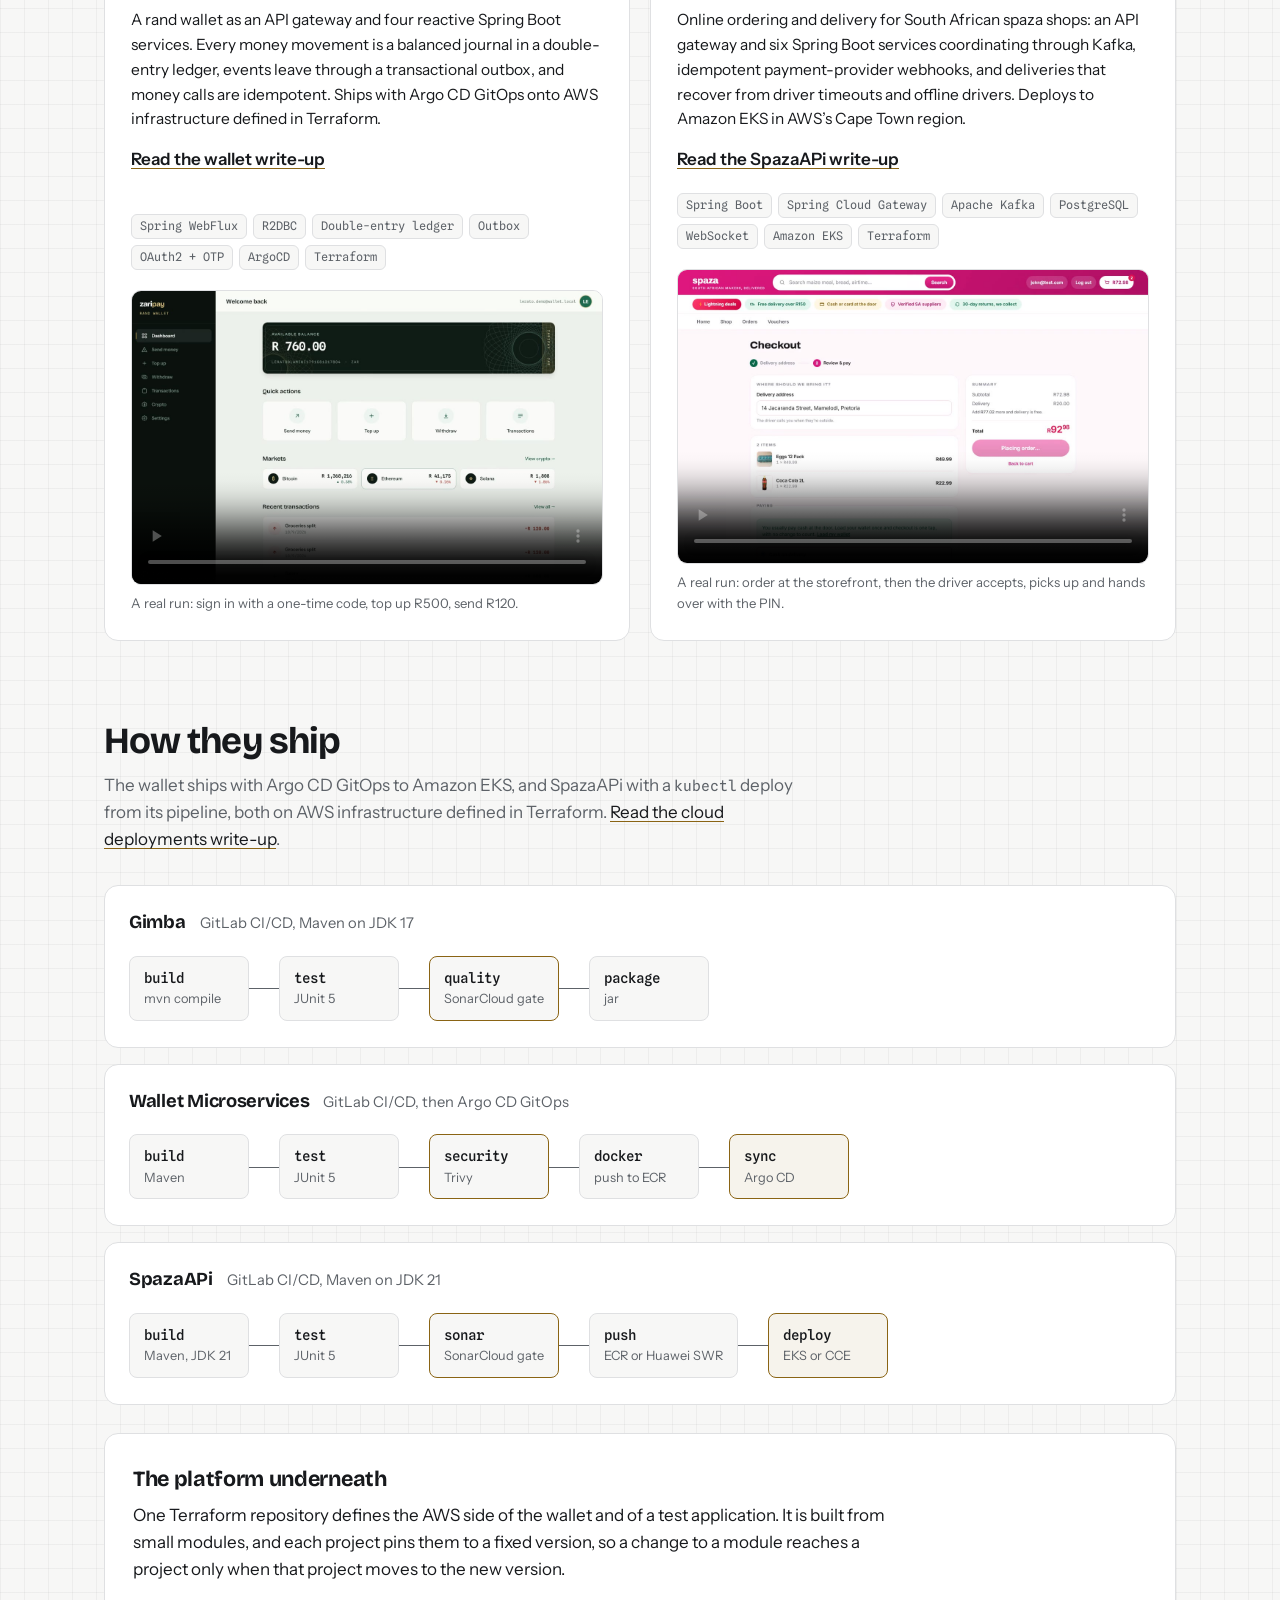
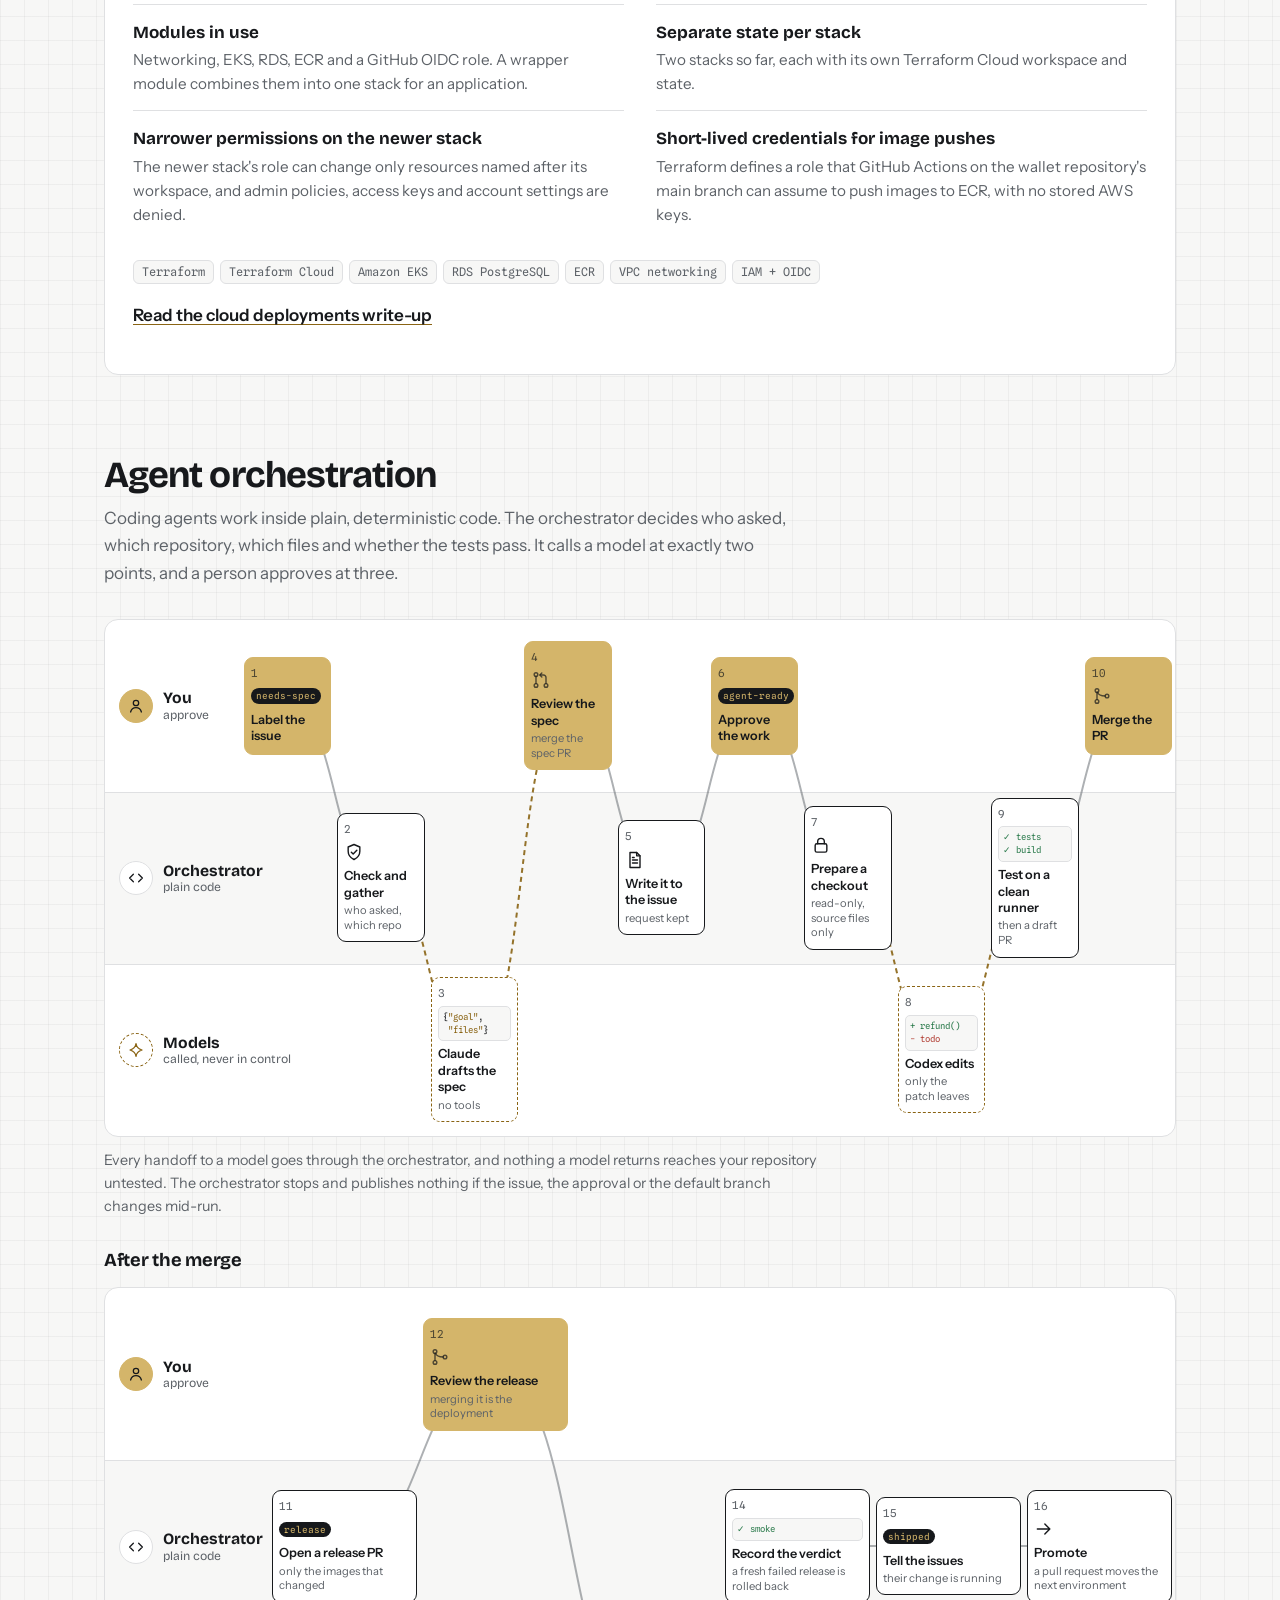
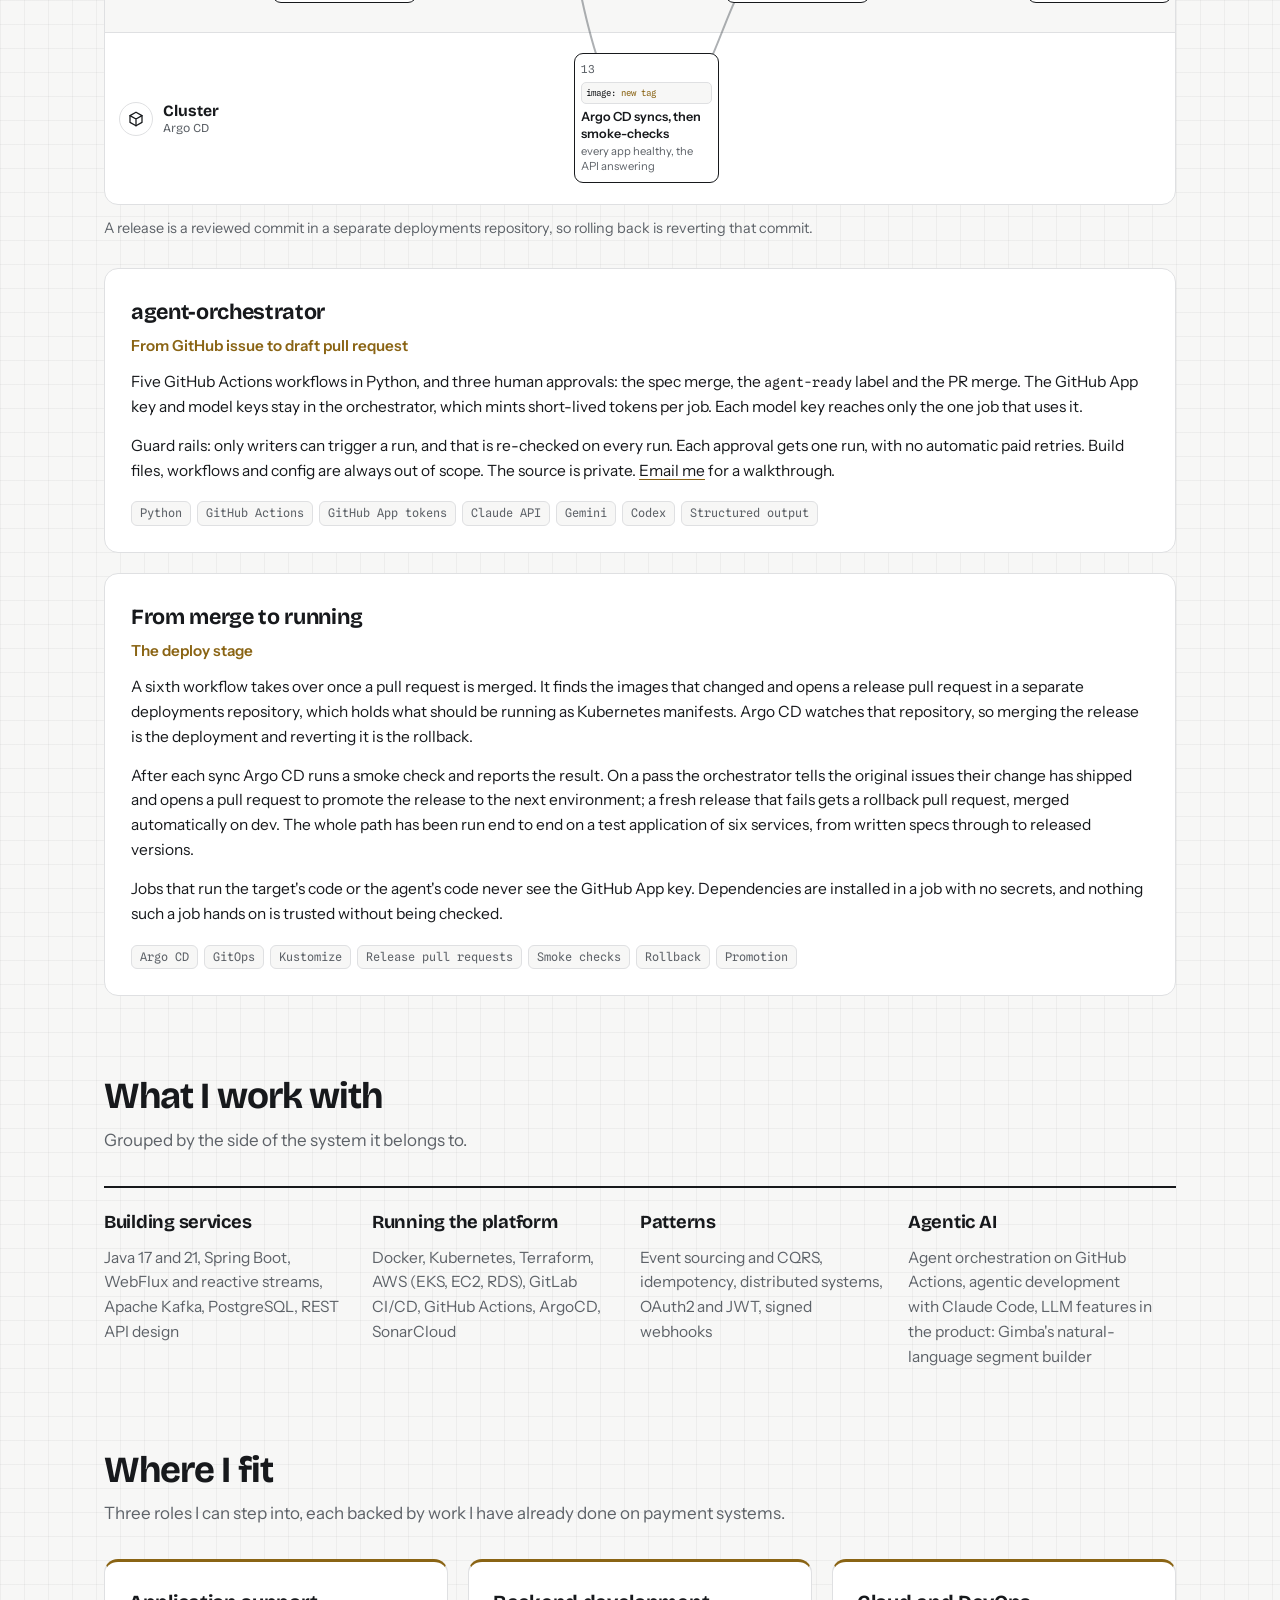
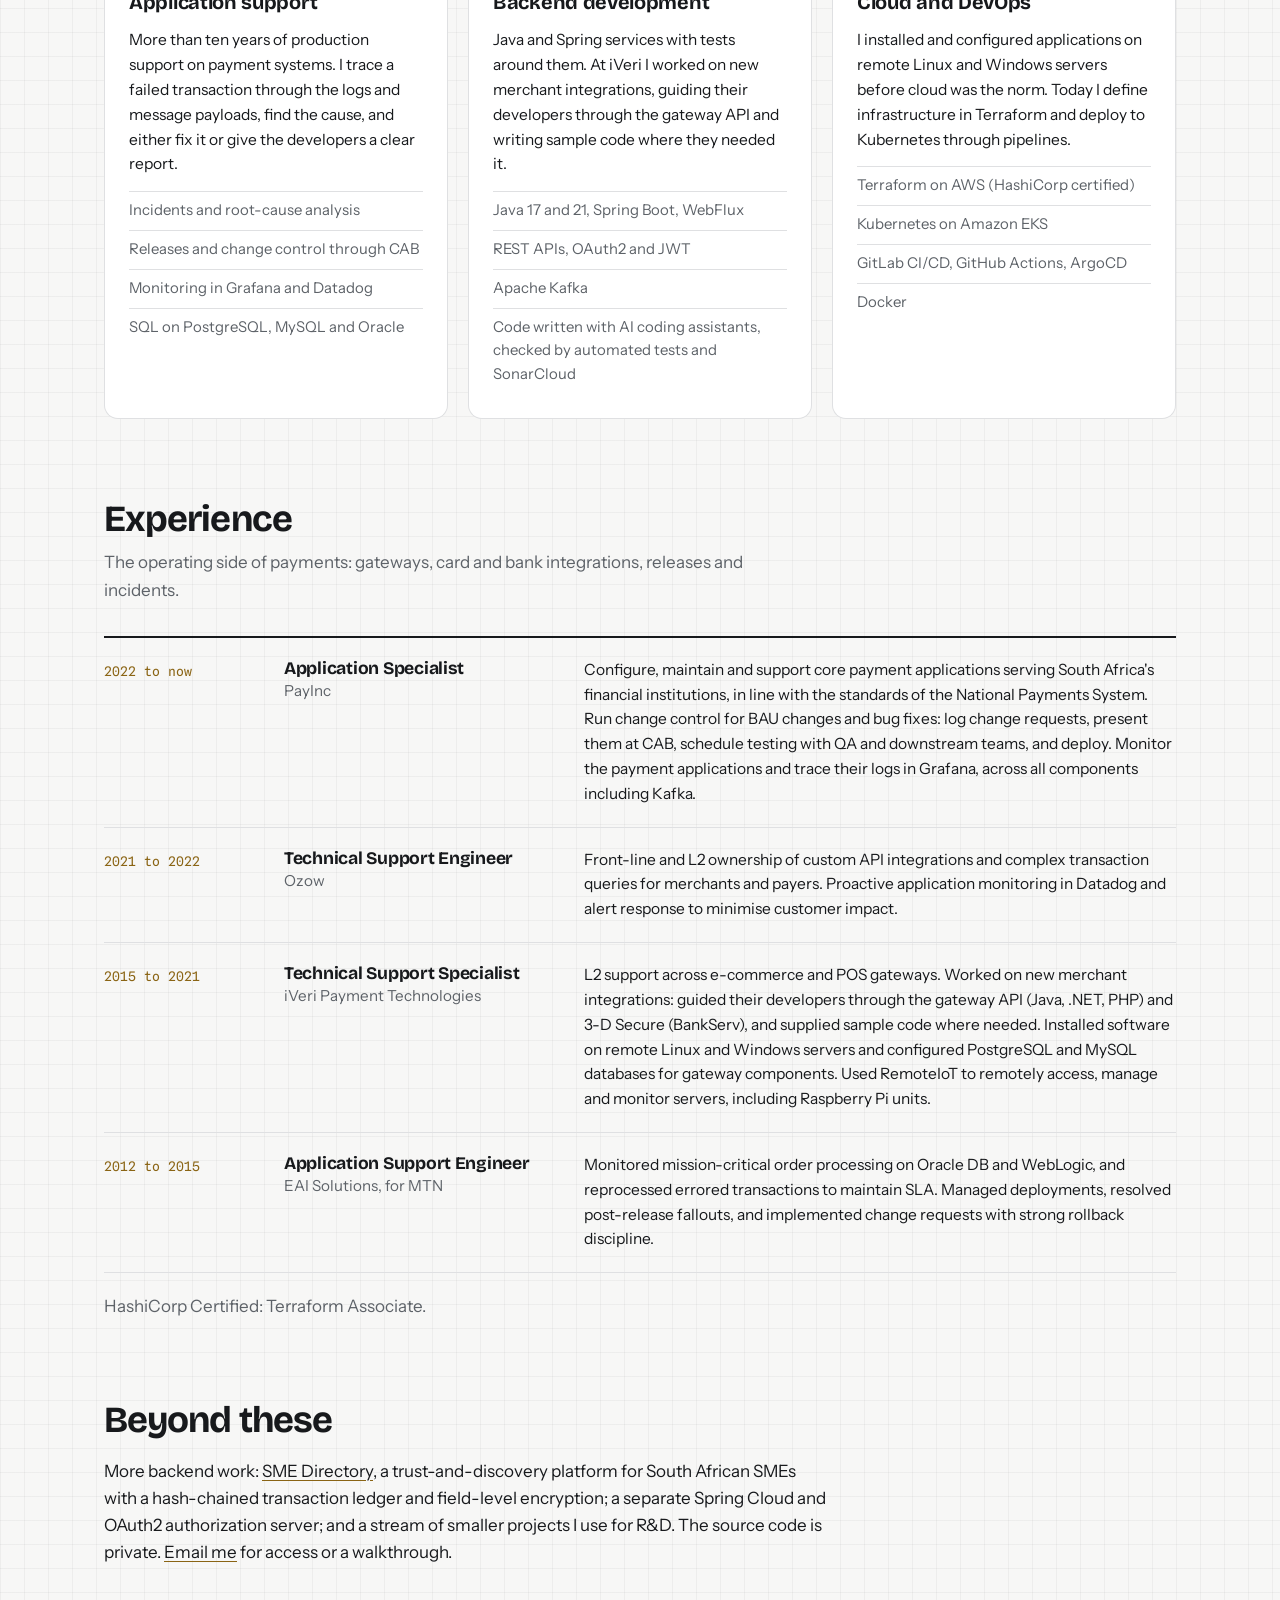
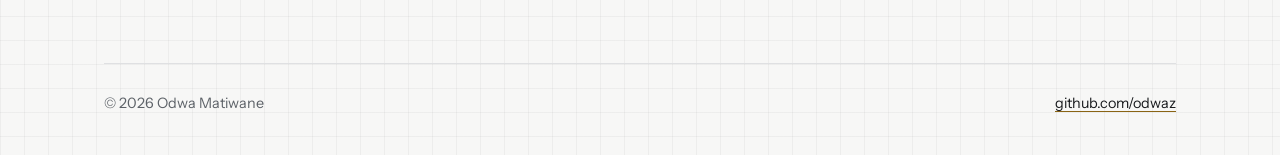
==== commit 6d66a620: "Platform write-up and landing: deployment paths as they are in the code; release diagram matches the" ====
--- a/index.html
+++ b/index.html
@@ -357,7 +357,7 @@
     <p class="pitch">
       Cloud-native backend systems in Java and Spring Boot: <strong>a real-time customer data platform on Kafka</strong>,
       <strong>a double-entry wallet</strong>, and <strong>ordering and delivery for spaza shops</strong>.
-      Each one ships with its own Terraform, Kubernetes manifests and CI/CD pipeline, and deploys to AWS.
+      Each has its own CI pipeline and Kubernetes manifests, and the wallet and SpazaAPi deploy to AWS on infrastructure defined in Terraform.
       Alongside them, <strong>an agent orchestrator</strong> that turns a labelled GitHub issue into a reviewed spec and a tested draft pull request.
     </p>
     <div class="actions">
@@ -410,7 +410,7 @@
     <article class="project">
       <h3>Wallet Microservices</h3>
       <p class="what">Distributed digital wallet</p>
-      <p>A rand wallet as an API gateway and four reactive Spring Boot services. Every money movement is a balanced journal in a double-entry ledger, events leave through a transactional outbox, and money calls are idempotent. Shipped with ArgoCD GitOps onto Terraform-provisioned AWS.</p>
+      <p>A rand wallet as an API gateway and four reactive Spring Boot services. Every money movement is a balanced journal in a double-entry ledger, events leave through a transactional outbox, and money calls are idempotent. Ships with Argo CD GitOps onto AWS infrastructure defined in Terraform.</p>
       <a class="readmore" href="https://odwaz.github.io/wallet-microservices/">Read the wallet write-up</a>
       <ul class="stack">
         <li>Spring WebFlux</li><li>R2DBC</li><li>Double-entry ledger</li><li>Outbox</li><li>OAuth2 + OTP</li><li>ArgoCD</li><li>Terraform</li>
@@ -426,7 +426,7 @@
     <article class="project">
       <h3>SpazaAPi</h3>
       <p class="what">Commerce and delivery for spaza shops</p>
-      <p>Online ordering and delivery for South African spaza shops: an API gateway and six Spring Boot services coordinating through Kafka, idempotent payment-provider webhooks, and deliveries that recover from driver timeouts and offline drivers. Runs on Amazon EKS in Cape Town.</p>
+      <p>Online ordering and delivery for South African spaza shops: an API gateway and six Spring Boot services coordinating through Kafka, idempotent payment-provider webhooks, and deliveries that recover from driver timeouts and offline drivers. Deploys to Amazon EKS in AWS&rsquo;s Cape Town region.</p>
       <a class="readmore" href="https://odwaz.github.io/spaza-api/">Read the SpazaAPi write-up</a>
       <ul class="stack">
         <li>Spring Boot</li><li>Spring Cloud Gateway</li><li>Apache Kafka</li><li>PostgreSQL</li><li>WebSocket</li><li>Amazon EKS</li><li>Terraform</li>
@@ -444,29 +444,29 @@
 
 <section class="block" id="platform">
   <h2>How they ship</h2>
-  <p class="intro">Every service is Terraform-provisioned and runs on AWS, each deployed a different way: ArgoCD GitOps to EKS, Kubernetes manifests to EKS, and a Dockerized service on EC2. The infrastructure lives in its own repo, separate from the application code. <a href="https://odwaz.github.io/platform/">Read the cloud deployments write-up</a>.</p>
+  <p class="intro">The wallet ships with Argo CD GitOps to Amazon EKS, and SpazaAPi with a <code>kubectl</code> deploy from its pipeline, both on AWS infrastructure defined in Terraform. <a href="https://odwaz.github.io/platform/">Read the cloud deployments write-up</a>.</p>
 
   <div class="pipeline-card">
-    <header><h3>Gimba and SME Directory</h3><span>GitLab CI/CD, Maven on JDK 17</span></header>
+    <header><h3>Gimba</h3><span>GitLab CI/CD, Maven on JDK 17</span></header>
     <div class="stages-scroll">
       <ol class="stages">
         <li class="stage"><b>build</b><span>mvn compile</span></li>
         <li class="stage"><b>test</b><span>JUnit 5</span></li>
         <li class="stage gate"><b>quality</b><span>SonarCloud gate</span></li>
-        <li class="stage"><b>package</b><span>jar and image</span></li>
-        <li class="stage ship"><b>deploy</b><span>Kubernetes manifests</span></li>
+        <li class="stage"><b>package</b><span>jar</span></li>
       </ol>
     </div>
   </div>
 
   <div class="pipeline-card">
-    <header><h3>Wallet Microservices</h3><span>GitOps delivery, infrastructure as code</span></header>
+    <header><h3>Wallet Microservices</h3><span>GitLab CI/CD, then Argo CD GitOps</span></header>
     <div class="stages-scroll">
       <ol class="stages">
-        <li class="stage"><b>terraform</b><span>apply ECR and EKS</span></li>
-        <li class="stage"><b>build + test</b><span>GitLab CI/CD</span></li>
-        <li class="stage gate"><b>scan</b><span>Trivy</span></li>
-        <li class="stage ship"><b>deploy</b><span>ArgoCD sync</span></li>
+        <li class="stage"><b>build</b><span>Maven</span></li>
+        <li class="stage"><b>test</b><span>JUnit 5</span></li>
+        <li class="stage gate"><b>security</b><span>Trivy</span></li>
+        <li class="stage"><b>docker</b><span>push to ECR</span></li>
+        <li class="stage ship"><b>sync</b><span>Argo CD</span></li>
       </ol>
     </div>
   </div>
@@ -490,7 +490,7 @@
     <dl class="points">
       <div><dt>Modules in use</dt><dd>Networking, EKS, RDS, ECR and a GitHub OIDC role. A wrapper module combines them into one stack for an application.</dd></div>
       <div><dt>Separate state per stack</dt><dd>Two stacks so far, each with its own Terraform Cloud workspace and state.</dd></div>
-      <div><dt>Narrower permissions on the newer stack</dt><dd>The newer stack's role can change only resources named after its workspace, and admin policies, access keys and account settings are denied. The older wallet stack still uses a broad administrator role.</dd></div>
+      <div><dt>Narrower permissions on the newer stack</dt><dd>The newer stack's role can change only resources named after its workspace, and admin policies, access keys and account settings are denied.</dd></div>
       <div><dt>Short-lived credentials for image pushes</dt><dd>Terraform defines a role that GitHub Actions on the wallet repository's main branch can assume to push images to ECR, with no stored AWS keys.</dd></div>
     </dl>
     <ul class="stack">
@@ -531,10 +531,10 @@
     <ol role="list">
       <li class="step code" style="--n:1;--lane:2"><span class="n">11</span><span class="who">Orchestrator</span><span class="art" aria-hidden="true"><span class="pill">release</span></span><b>Open a release PR</b><span>only the images that changed</span></li>
       <li class="step you" style="--n:2;--lane:1"><span class="n">12</span><span class="who">You</span><span class="art" aria-hidden="true"><svg viewBox="0 0 24 24"><circle cx="6" cy="5.500" r="2.200"/><circle cx="6" cy="18.500" r="2.200"/><circle cx="18" cy="12" r="2.200"/><path d="M6 7.700v8.600M6.600 7.600c1 3 4.400 4.400 9.200 4.400"/></svg></span><b>Review the release</b><span>merging it is the deployment</span></li>
-      <li class="step code" style="--n:3;--lane:3"><span class="n">13</span><span class="who">Argo CD</span><span class="art" aria-hidden="true"><span class="snip">image: <i>new tag</i></span></span><b>Argo CD rolls it out</b><span>the cluster matches the repository</span></li>
-      <li class="step code" style="--n:4;--lane:2"><span class="n">14</span><span class="who">Orchestrator</span><span class="art" aria-hidden="true"><span class="checks"><span>✓ smoke</span></span></span><b>Run smoke checks</b><span>roll back if they fail</span></li>
+      <li class="step code" style="--n:3;--lane:3"><span class="n">13</span><span class="who">Argo CD</span><span class="art" aria-hidden="true"><span class="snip">image: <i>new tag</i></span></span><b>Argo CD syncs, then smoke-checks</b><span>every app healthy, the API answering</span></li>
+      <li class="step code" style="--n:4;--lane:2"><span class="n">14</span><span class="who">Orchestrator</span><span class="art" aria-hidden="true"><span class="checks"><span>✓ smoke</span></span></span><b>Record the verdict</b><span>a fresh failed release is rolled back</span></li>
       <li class="step code" style="--n:5;--lane:2"><span class="n">15</span><span class="who">Orchestrator</span><span class="art" aria-hidden="true"><span class="pill">shipped</span></span><b>Tell the issues</b><span>their change is running</span></li>
-      <li class="step code" style="--n:6;--lane:2"><span class="n">16</span><span class="who">Orchestrator</span><span class="art" aria-hidden="true"><svg viewBox="0 0 24 24"><path d="M4 12h15M13 6l6 6-6 6"/></svg></span><b>Promote</b><span>what passed moves to the next environment</span></li>
+      <li class="step code" style="--n:6;--lane:2"><span class="n">16</span><span class="who">Orchestrator</span><span class="art" aria-hidden="true"><svg viewBox="0 0 24 24"><path d="M4 12h15M13 6l6 6-6 6"/></svg></span><b>Promote</b><span>a pull request moves the next environment</span></li>
     </ol>
   </div>
   <p class="flow-note">A release is a reviewed commit in a separate deployments repository, so rolling back is reverting that commit.</p>
@@ -551,7 +551,7 @@
     <h3>From merge to running</h3>
     <p class="what">The deploy stage</p>
     <p>A sixth workflow takes over once a pull request is merged. It finds the images that changed and opens a release pull request in a separate deployments repository, which holds what should be running as Kubernetes manifests. Argo CD watches that repository, so merging the release is the deployment and reverting it is the rollback.</p>
-    <p>After a release the orchestrator runs smoke checks and rolls back if they fail, tells the original issues that their change has shipped, and promotes what passed to the next environment. The whole path has been run end to end on a test application of six services, from written specs through to released versions.</p>
+    <p>After each sync Argo CD runs a smoke check and reports the result. On a pass the orchestrator tells the original issues their change has shipped and opens a pull request to promote the release to the next environment; a fresh release that fails gets a rollback pull request, merged automatically on dev. The whole path has been run end to end on a test application of six services, from written specs through to released versions.</p>
     <p>Jobs that run the target's code or the agent's code never see the GitHub App key. Dependencies are installed in a job with no secrets, and nothing such a job hands on is trusted without being checked.</p>
     <ul class="stack">
       <li>Argo CD</li><li>GitOps</li><li>Kustomize</li><li>Release pull requests</li><li>Smoke checks</li><li>Rollback</li><li>Promotion</li>
